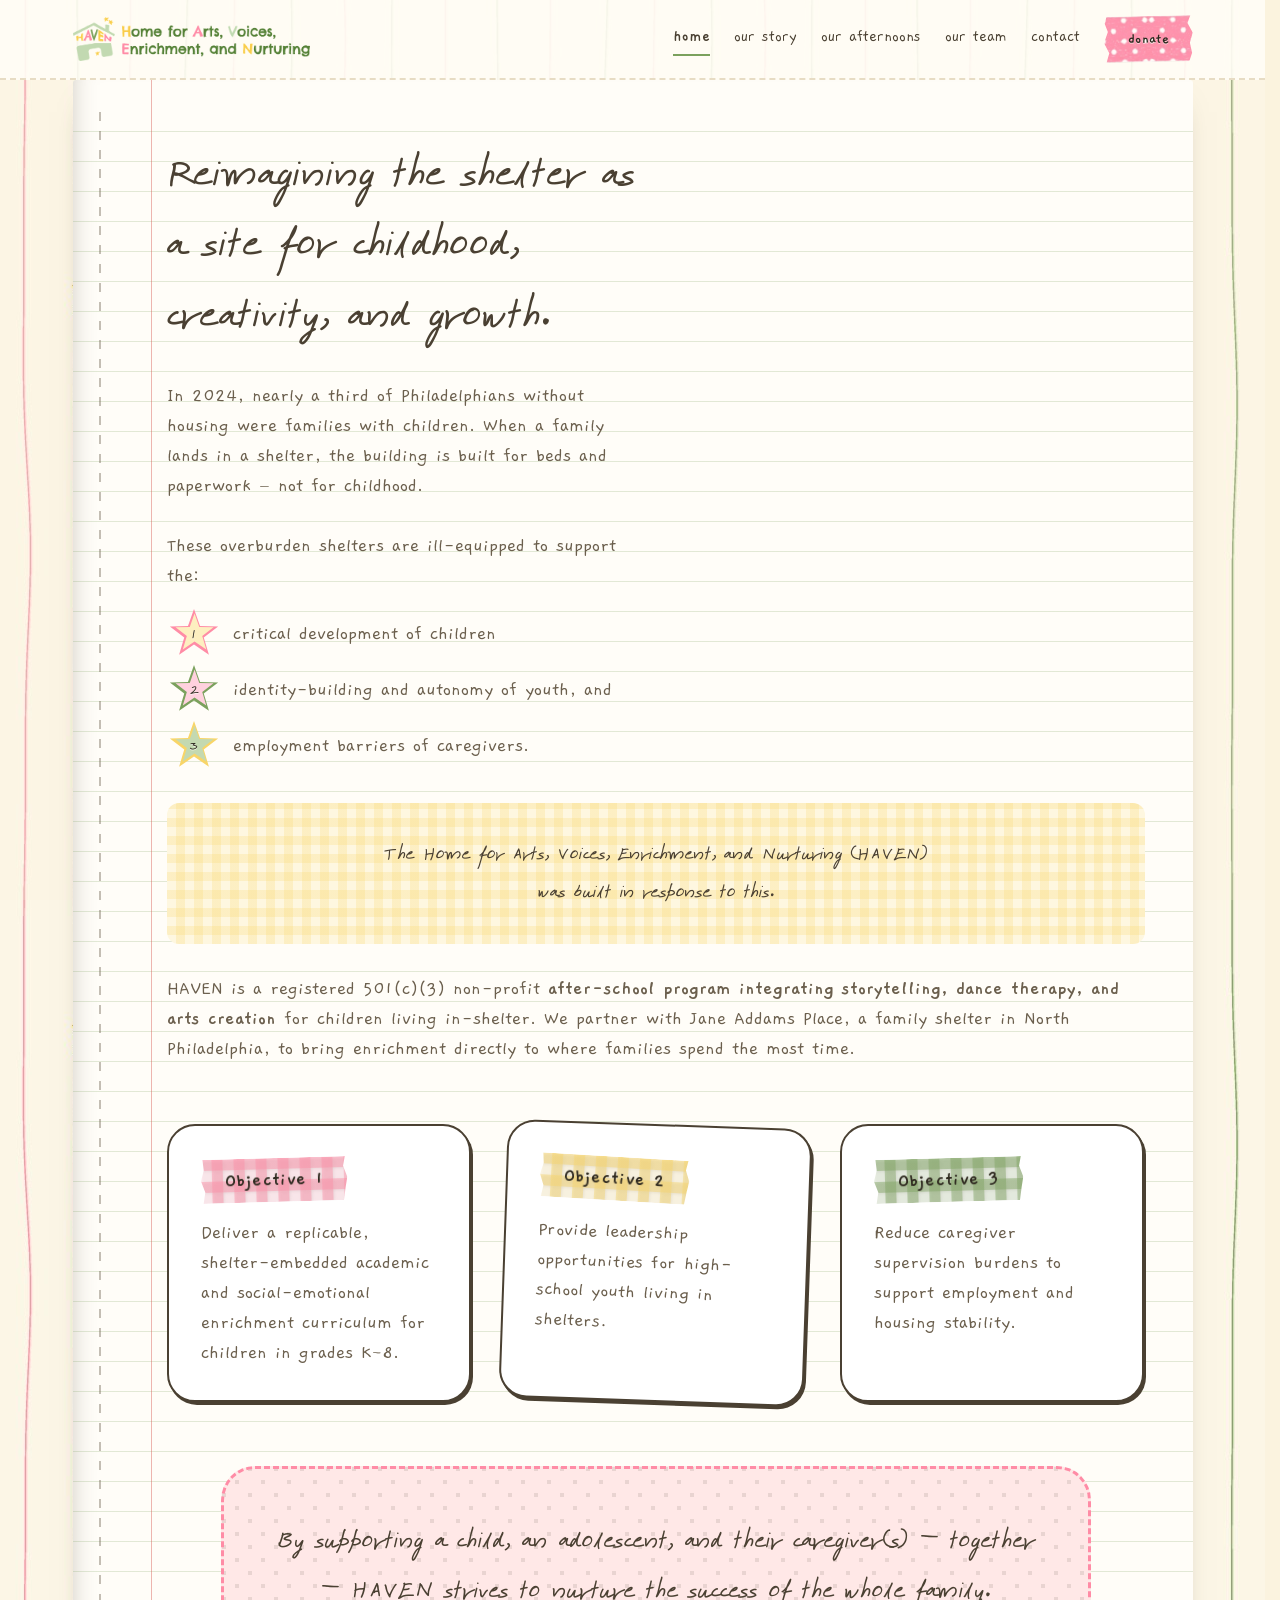
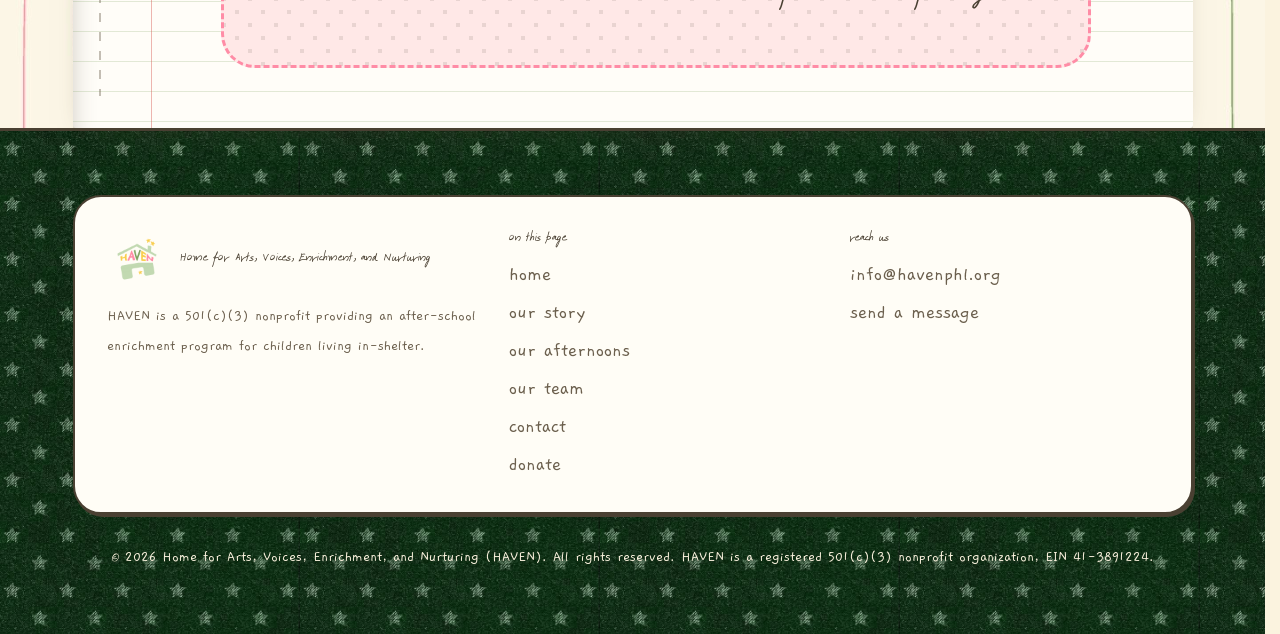
==== index.html @ a65cac43 "Page turn as a real swinging sheet, like the notebook cover" ====
<!DOCTYPE html>
<html lang="en">
<head>
<meta charset="utf-8">
<meta name="viewport" content="width=device-width, initial-scale=1">
<title>HAVEN — reimagining the shelter as a site for childhood, creativity, and growth</title>
<meta name="description" content="HAVEN is a registered 501(c)(3) non-profit after-school program integrating storytelling, dance therapy, and arts creation for children living in-shelter, in partnership with Jane Addams Place in North Philadelphia.">

<link rel="icon" href="/favicon.ico" sizes="any">
<link rel="icon" type="image/png" sizes="96x96" href="/assets/icon-96.png">
<link rel="icon" type="image/png" sizes="192x192" href="/assets/icon-192.png">
<link rel="apple-touch-icon" href="/apple-touch-icon.png">
<meta property="og:type" content="website">
<meta property="og:site_name" content="HAVEN">
<meta property="og:title" content="HAVEN — reimagining the shelter as a site for childhood, creativity, and growth">
<meta property="og:description" content="HAVEN is a registered 501(c)(3) non-profit after-school program integrating storytelling, dance therapy, and arts creation for children living in-shelter, in partnership with Jane Addams Place in North Philadelphia.">
<meta property="og:image" content="https://www.havenphl.org/assets/social-card.jpg">
<meta name="twitter:card" content="summary_large_image">
<!-- design system tokens (colors, type, spacing, fonts, effects) -->
<link rel="stylesheet" href="styles.css">
<!-- page styles -->
<link rel="stylesheet" href="site.css">
<!-- content that fades in on scroll must still be visible without JS -->
<noscript><style>.reveal { opacity: 1 !important; transform: none !important; }</style></noscript>
<!-- The notebook cover is only shown when JS can also open it again.
     Without this flag it stays hidden and the site loads straight in. -->
<script>
document.documentElement.className += ' js';
/* If we got here by turning a page, cover the screen before the first paint so
   the leaf can swing away rather than the new page simply appearing. */
try {
  if (sessionStorage.getItem('haven-turn')) {
    document.documentElement.className += ' is-arriving';
  }
} catch (e) { /* private browsing — just load normally */ }
</script>
</head>

<body class="is-loading">

<!-- the sheet that swings when you turn a page -->
<div class="leaf" id="leaf" aria-hidden="true"><div class="leaf__sheet"></div></div>

<!-- ============================================== NOTEBOOK COVER ======== -->
<div class="book" id="book" aria-hidden="true">
  <div class="book__scene">
    <!-- the first page, waiting underneath -->
    <div class="book__page"></div>

    <!-- the cover that swings open -->
    <div class="book__cover">
      <img src="assets/illustrations/comp-book-cover-brand.jpg" alt="">
      <div class="book__label">
        <span class="book__label-kicker">composition book</span>
        <span class="book__label-name">HAVEN</span>
        <span class="book__label-sub">arts · voices · enrichment · nurturing</span>
      </div>
      <span class="book__tape book__tape--tl"></span>
      <span class="book__tape book__tape--br"></span>
    </div>
  </div>
</div>

<a class="skip-link" href="#main">skip to content</a>

<!-- ======================================================== NAV ========= -->
<header class="nav">
  <div class="container nav__inner">
    <a class="nav__brand" href="index.html">
      <img class="nav__lockup" src="assets/logo-lockup.png"
           alt="HAVEN — Home for Arts, Voices, Enrichment, and Nurturing">
    </a>

    <button class="nav__toggle" id="navToggle" aria-expanded="false" aria-controls="navLinks" aria-label="Open menu">
      <span class="nav__toggle-bars"><span></span><span></span><span></span></span>
    </button>

    <nav class="nav__links" id="navLinks" aria-label="Main">
      <a class="nav__link is-current" href="index.html" aria-current="page">home</a>
      <a class="nav__link" href="our-story.html">our story</a>
      <a class="nav__link" href="our-afternoons.html">our afternoons</a>
      <a class="nav__link" href="our-team.html">our team</a>
      <a class="nav__link" href="contact.html">contact</a>
      <a class="btn btn--primary btn--sm" href="donate.html">donate</a>
    </nav>
  </div>
</header>

<main id="main">
<span id="top"></span>

<div class="container sheet">


<!-- ======================================================= HERO ========= -->
<section class="hero">
  <div class="hero__grid">
    <div class="hero__copy">
      <h1 class="display-xl hero__title">Reimagining the shelter as a site for childhood, creativity, and growth.</h1>

      <p class="lede">
        In 2024, nearly a third of Philadelphians without housing were families with children. When a
        family lands in a shelter, the building is built for beds and paperwork — not for childhood.
      </p>

      <p class="lede">
        These overburden shelters are ill-equipped to support the:
      </p>

      <ol class="numbered">
        <li><span class="numbered__n">1</span><span>critical development of children</span></li>
        <li><span class="numbered__n">2</span><span>identity-building and autonomy of youth, and</span></li>
        <li><span class="numbered__n">3</span><span>employment barriers of caregivers.</span></li>
      </ol>
    </div>

    <div class="hero__art">
      <figure class="hero__art-card art-bare" id="logoArt">
        <svg class="logo-draw" xmlns="http://www.w3.org/2000/svg" viewBox="0 0 937 980" role="img" aria-label="HAVEN logo — a little green house with stars">
        <path class="ld-ink" d="M 900.6 419.0 C 891.4 413.5 883.5 409.0 882.9 409.0 C 882.4 409.0 879.8 407.0 877.2 404.6 C 871.7 399.5 867.2 397.0 863.3 397.0 C 859.3 396.9 852.8 393.8 845.7 388.4 C 842.3 385.9 834.2 381.2 827.5 378.1 C 815.0 372.0 798.6 362.5 793.6 358.3 C 789.8 355.1 783.6 352.0 781.0 352.0 C 778.3 352.0 771.4 348.5 768.2 345.5 C 765.4 342.9 763.6 342.0 746.5 335.4 C 730.6 329.3 727.0 327.6 719.2 322.8 C 715.5 320.5 709.5 317.9 705.8 316.9 C 702.1 315.9 696.9 314.1 694.3 312.8 C 684.6 308.0 680.4 305.8 677.0 304.0 C 675.1 303.0 667.6 299.1 660.5 295.5 C 653.4 291.8 646.8 288.2 645.9 287.4 C 644.5 286.1 624.9 276.2 617.0 272.7 C 615.1 271.9 611.9 270.9 609.9 270.6 C 606.9 270.1 605.9 269.2 604.5 266.5 C 602.6 262.3 601.3 261.4 588.5 255.9 C 583.0 253.6 574.7 249.3 570.0 246.4 C 565.3 243.6 548.9 234.9 533.5 227.1 C 518.1 219.3 504.1 212.1 502.5 211.0 C 500.9 209.9 497.7 208.1 495.5 206.9 C 493.3 205.7 489.6 203.4 487.3 201.9 C 485.0 200.3 482.8 199.0 482.5 199.0 C 482.1 199.0 478.9 197.7 475.3 196.0 C 471.8 194.4 468.6 193.0 468.2 193.0 C 467.8 193.0 466.1 192.3 464.5 191.4 C 458.5 188.2 454.7 189.2 436.0 198.8 C 426.4 203.7 416.2 209.0 413.5 210.6 C 406.5 214.8 393.0 221.6 390.1 222.5 C 388.8 222.9 383.6 225.7 378.6 228.8 C 373.6 231.8 364.6 236.9 358.5 240.0 C 352.4 243.1 343.2 248.1 338.0 251.0 C 332.8 253.9 323.1 258.9 316.5 262.0 C 309.9 265.1 302.3 269.5 299.7 271.7 C 296.0 274.8 293.7 275.9 290.1 276.3 C 287.5 276.6 283.4 277.9 280.9 279.3 C 278.5 280.6 272.0 284.0 266.5 287.0 C 261.0 289.9 254.6 293.4 252.2 294.7 C 249.8 296.0 245.2 298.1 242.0 299.4 C 238.8 300.7 231.7 304.6 226.3 308.0 C 218.2 313.1 171.4 337.0 169.5 337.0 C 169.2 337.0 164.9 339.5 159.9 342.5 C 154.9 345.5 150.5 348.0 150.1 348.0 C 149.6 348.0 147.2 349.8 144.7 352.0 C 141.2 355.1 139.4 356.0 136.5 356.0 C 131.5 356.0 121.5 360.1 109.5 367.2 C 97.0 374.6 97.9 374.1 84.6 381.0 C 78.5 384.1 71.2 388.0 68.5 389.7 C 65.8 391.3 60.6 393.7 57.0 395.0 C 53.4 396.3 46.7 399.7 42.0 402.5 C 37.3 405.3 31.4 408.6 28.9 409.9 C 26.4 411.2 22.6 413.7 20.6 415.6 C 16.7 419.2 15.1 419.6 12.1 418.0 C 10.4 417.2 9.2 413.9 5.5 400.5 C 4.7 397.5 3.3 392.6 2.5 389.7 C 1.4 385.8 1.0 380.9 1.2 371.5 L 1.5 358.7 L 9.0 354.0 C 17.4 348.8 52.9 330.4 66.6 324.2 C 71.5 322.0 79.4 318.4 84.3 316.1 C 89.1 313.8 93.2 312.0 93.5 312.0 C 93.7 312.0 96.3 310.9 99.2 309.6 C 102.1 308.3 108.0 305.6 112.3 303.6 C 116.7 301.6 120.3 300.0 120.5 300.0 C 120.7 300.0 125.1 297.4 130.2 294.3 C 145.1 285.2 195.5 260.2 221.5 249.1 C 253.0 235.6 265.7 229.4 282.1 219.4 C 289.6 214.9 303.6 207.1 313.3 202.2 C 329.0 194.1 335.2 191.2 356.5 181.5 C 359.8 180.0 367.4 176.5 373.5 173.8 C 379.6 171.1 386.1 168.1 388.0 167.3 C 407.2 158.9 434.0 145.6 440.9 141.1 C 444.5 138.8 449.2 136.5 451.4 135.8 C 454.1 135.1 457.1 133.0 460.3 129.7 C 466.5 123.2 465.5 123.0 489.5 134.6 C 495.6 137.5 503.2 141.4 506.5 143.3 C 509.8 145.1 515.6 148.4 519.5 150.5 C 523.4 152.6 528.2 155.4 530.2 156.7 C 532.3 158.0 534.2 159.0 534.4 159.0 C 534.6 159.0 538.1 160.9 542.2 163.3 C 546.2 165.7 552.2 169.2 555.5 171.0 C 558.8 172.8 567.4 178.2 574.5 183.0 C 594.9 196.5 602.6 200.8 632.0 215.5 C 668.8 233.8 677.1 238.3 700.4 252.2 C 711.3 258.8 720.4 263.9 720.6 263.7 C 720.9 263.5 721.5 256.8 722.0 248.9 C 722.5 241.0 723.5 231.1 724.1 227.0 C 724.7 222.9 725.2 213.6 725.2 206.3 C 725.1 195.8 724.8 192.5 723.4 189.8 C 719.6 182.7 721.9 173.7 728.2 170.4 C 731.6 168.7 742.6 165.0 744.5 165.0 C 745.2 165.0 750.0 166.3 755.1 168.0 C 762.0 170.2 766.5 171.0 772.0 171.0 C 776.1 171.0 783.4 171.7 788.2 172.5 C 795.6 173.7 797.7 174.5 803.2 178.3 C 807.7 181.5 809.7 183.6 810.1 185.6 C 811.5 191.8 811.0 222.0 809.4 231.8 C 807.7 242.2 806.9 258.8 806.7 289.6 L 806.5 308.7 L 812.0 312.2 C 815.0 314.2 821.8 318.3 827.0 321.5 C 832.2 324.7 838.1 328.3 840.0 329.5 C 850.7 336.4 879.9 352.9 895.5 361.0 C 905.4 366.1 914.0 370.6 914.5 371.0 C 916.8 372.7 927.2 377.9 930.6 379.0 C 936.8 381.1 937.3 387.4 932.3 399.5 C 930.9 402.8 928.7 409.0 927.4 413.3 C 925.1 420.9 920.5 428.9 918.4 429.0 C 917.9 429.0 909.8 424.5 900.6 419.0 Z" pathLength="1" fill="none" stroke="#8d8578" stroke-width="6" stroke-linejoin="round" style="--d:0.00s"/>
        <path class="ld-ink" d="M 163.3 978.9 C 142.4 976.2 124.4 957.7 121.0 935.3 C 120.5 932.1 119.4 925.7 118.6 921.0 C 114.1 895.6 112.8 888.0 112.0 883.0 C 111.5 880.0 110.4 873.7 109.6 869.0 C 108.8 864.3 107.0 853.8 105.6 845.5 C 104.1 837.2 102.3 826.7 101.5 822.0 C 100.7 817.3 98.4 804.0 96.5 792.5 C 89.3 748.8 87.2 737.0 83.5 720.0 C 79.7 702.1 78.9 687.1 81.4 679.0 C 85.4 666.1 95.6 653.8 107.1 648.2 C 113.6 645.0 119.6 643.5 136.5 640.6 C 145.9 639.0 190.4 631.5 200.0 630.0 C 206.2 629.0 219.6 626.7 233.2 624.4 C 251.4 621.4 259.6 620.0 268.5 618.6 C 273.4 617.8 307.2 612.1 343.5 606.0 C 379.8 599.9 412.4 594.4 416.0 593.9 C 419.6 593.4 423.2 592.8 424.0 592.5 C 424.8 592.2 428.4 591.6 432.0 591.0 C 435.6 590.5 442.3 589.4 447.0 588.6 C 451.7 587.8 459.8 586.5 465.0 585.6 C 470.2 584.8 481.0 582.9 489.0 581.6 L 503.5 579.0 L 675.8 579.0 L 848.0 579.0 L 848.9 581.2 C 850.2 584.6 853.0 597.1 854.0 603.7 C 855.0 610.3 860.3 641.2 862.6 654.0 C 863.4 658.7 864.8 666.3 865.5 671.0 C 866.3 675.7 867.6 683.3 868.4 688.0 C 869.3 692.7 871.3 704.6 873.0 714.5 C 874.7 724.4 876.8 736.3 877.6 741.0 C 880.2 755.7 882.1 767.2 883.5 777.0 C 884.3 782.2 885.8 791.8 887.0 798.3 C 888.1 804.8 889.0 812.4 889.0 815.2 C 889.0 827.2 883.0 840.7 873.6 850.0 C 865.0 858.4 856.6 862.4 841.5 864.9 C 838.2 865.5 827.6 867.3 818.0 869.0 C 808.4 870.7 796.7 872.7 792.0 873.5 C 787.3 874.3 779.7 875.6 775.0 876.4 C 770.3 877.2 758.4 879.3 748.5 881.0 C 738.6 882.7 726.9 884.8 722.5 885.5 C 700.7 889.4 693.2 890.1 685.6 889.1 C 681.5 888.5 675.7 886.9 672.7 885.6 C 665.7 882.5 656.9 876.0 653.9 871.8 C 652.6 870.0 651.3 868.3 650.9 868.0 C 648.6 866.2 644.4 854.7 643.5 847.5 C 643.2 844.8 642.3 839.1 641.5 835.0 C 640.8 830.9 639.4 822.8 638.5 817.0 C 637.6 811.2 636.3 802.7 635.5 798.0 C 634.7 793.3 633.3 785.0 632.5 779.5 C 631.6 774.0 630.2 765.7 629.4 761.0 C 628.6 756.3 626.4 743.0 624.6 731.5 C 622.7 720.0 620.4 708.5 619.5 706.1 C 615.7 695.2 605.2 686.4 593.3 683.9 C 587.4 682.7 582.0 683.2 556.0 687.5 C 551.3 688.2 543.0 689.6 537.5 690.5 C 532.0 691.4 523.9 692.7 519.5 693.5 C 515.1 694.2 507.0 695.5 501.5 696.4 C 491.5 698.0 480.1 699.9 464.0 702.5 C 459.3 703.3 451.2 704.6 446.0 705.4 C 440.8 706.3 432.2 707.6 427.0 708.5 C 421.8 709.3 413.2 710.7 408.0 711.6 C 396.5 713.4 383.8 715.5 375.0 717.0 C 363.7 718.9 354.8 724.5 349.6 732.8 C 343.8 742.2 342.7 751.0 345.5 766.3 C 346.2 770.8 347.6 779.0 348.5 784.5 C 349.4 790.0 350.5 796.8 351.0 799.5 C 351.6 802.2 352.5 807.6 353.0 811.5 C 354.0 818.5 355.6 828.5 358.5 846.0 C 359.3 851.2 360.7 859.8 361.6 865.0 C 364.3 881.7 365.9 891.3 367.0 898.0 C 370.0 915.6 360.9 935.2 344.9 945.9 C 338.2 950.4 332.5 952.4 320.5 954.5 C 316.1 955.3 308.6 956.6 303.8 957.5 C 298.9 958.3 291.3 959.6 286.8 960.4 C 282.2 961.2 273.1 962.8 266.5 964.0 C 259.9 965.2 252.0 966.5 249.0 967.0 C 246.0 967.5 239.7 968.6 235.0 969.4 C 230.3 970.2 218.6 972.3 209.0 974.0 C 192.6 976.9 171.1 980.1 170.0 979.9 C 169.7 979.8 166.7 979.4 163.3 978.9 Z" pathLength="1" fill="none" stroke="#8d8578" stroke-width="6" stroke-linejoin="round" style="--d:0.15s"/>
        <path class="ld-ink" d="M 85.0 529.3 C 84.2 529.0 82.5 527.6 81.2 526.1 C 79.3 524.0 79.0 522.9 79.6 520.5 C 80.5 516.8 80.5 516.6 78.6 490.9 C 77.4 473.0 76.8 469.5 74.6 464.2 C 72.3 458.7 72.0 456.8 72.0 445.3 C 72.0 438.3 72.4 432.0 72.8 431.4 C 73.9 429.7 78.6 427.4 92.0 422.0 C 98.9 419.2 105.4 416.5 106.5 416.0 C 111.5 413.8 116.4 412.0 117.6 412.0 C 118.3 412.0 119.3 414.3 120.0 417.7 C 121.0 422.5 121.0 424.3 119.6 429.2 C 117.6 436.3 117.6 435.5 120.1 437.9 L 122.3 439.9 L 119.6 443.0 C 116.5 446.7 116.1 451.0 118.8 451.0 C 119.8 451.0 123.8 450.1 127.6 448.9 C 140.6 444.9 163.5 437.8 167.5 436.5 C 169.7 435.7 172.7 434.9 174.1 434.6 L 176.7 434.0 L 177.3 419.8 C 177.6 411.9 178.6 402.4 179.4 398.5 C 180.2 394.6 181.2 389.4 181.5 386.9 C 182.3 380.2 185.7 377.1 200.5 369.4 C 207.7 365.7 214.6 362.0 216.0 361.3 C 219.7 359.4 220.6 359.7 223.6 363.5 C 225.6 366.2 226.1 367.6 225.5 369.7 C 225.2 371.3 224.5 376.3 224.0 381.0 C 223.5 385.7 222.6 391.1 222.0 393.0 C 220.3 398.7 220.7 461.9 222.6 483.8 C 224.0 500.0 224.6 503.5 227.2 510.2 C 230.6 518.7 230.5 521.1 226.6 525.3 L 224.1 528.0 L 208.0 528.0 C 192.0 528.0 191.8 528.0 188.0 525.2 L 184.1 522.5 L 183.8 513.5 C 183.1 499.1 179.8 469.6 178.7 468.1 C 176.4 465.3 163.0 467.8 134.0 476.5 C 127.1 478.6 120.8 480.5 119.9 480.7 C 118.5 481.1 118.2 484.2 117.6 502.7 C 117.2 514.6 116.5 525.0 116.0 526.0 C 115.3 527.4 113.1 527.9 105.8 528.4 C 100.7 528.8 94.2 529.3 91.5 529.5 C 88.8 529.7 85.8 529.7 85.0 529.3 Z" pathLength="1" fill="none" stroke="#8d8578" stroke-width="6" stroke-linejoin="round" style="--d:0.30s"/>
        <path class="ld-ink" d="M 264.5 530.5 C 261.8 529.8 256.1 528.7 251.9 528.2 C 247.7 527.7 242.5 526.4 240.4 525.4 C 233.6 522.1 234.3 518.5 246.1 496.9 C 252.9 484.5 264.8 461.1 268.4 453.0 C 270.0 449.4 274.8 439.5 278.9 431.0 C 288.9 410.6 295.7 395.0 301.4 379.0 C 302.9 374.9 304.6 370.4 305.1 369.1 C 306.4 366.0 314.7 341.0 316.5 335.0 C 317.2 332.5 319.1 325.8 320.8 320.0 C 326.5 299.8 331.0 290.0 335.5 287.6 C 339.9 285.2 342.3 286.1 347.1 292.3 C 352.0 298.5 354.2 303.0 357.4 313.5 C 358.7 317.9 360.7 323.5 361.8 326.0 C 364.6 332.4 368.0 340.2 369.0 342.5 C 371.5 348.1 375.5 358.2 377.2 363.5 C 378.3 366.8 380.8 373.6 382.7 378.5 C 384.6 383.4 386.8 389.2 387.6 391.2 C 391.5 401.5 392.4 403.7 393.5 406.5 C 396.6 413.9 411.7 457.3 413.0 462.5 C 413.7 465.2 415.1 470.0 420.4 488.5 C 423.7 499.9 424.4 504.8 423.2 508.8 C 421.7 513.7 419.2 515.9 414.4 516.7 C 412.2 517.0 410.2 517.8 409.8 518.4 C 409.4 519.0 405.3 519.5 400.3 519.6 C 395.5 519.7 388.7 520.5 385.4 521.4 C 373.2 524.6 371.3 523.4 368.6 511.0 C 367.6 506.3 366.2 499.8 365.5 496.5 C 364.8 493.2 363.5 486.9 362.5 482.5 C 358.4 462.9 355.3 452.0 353.8 452.0 C 350.3 452.0 311.9 460.3 309.3 461.7 C 307.5 462.6 305.4 464.3 304.5 465.6 C 303.0 467.9 296.0 485.8 296.0 487.3 C 296.0 487.8 295.4 489.6 294.6 491.3 C 293.8 493.1 292.1 497.4 290.7 501.0 C 289.3 504.6 287.1 510.0 285.7 513.0 C 284.3 516.0 282.4 521.0 281.4 524.0 C 280.5 527.0 279.3 530.1 278.7 530.8 C 277.5 532.3 271.1 532.2 264.5 530.5 Z M 336.9 418.5 L 350.9 413.9 L 349.5 410.7 C 348.8 408.9 347.7 404.8 347.0 401.5 C 345.4 393.3 338.9 373.0 338.0 373.5 C 337.7 373.7 336.8 375.8 336.1 378.2 C 333.2 387.6 330.8 394.6 329.6 397.5 C 327.8 401.5 323.3 413.9 322.5 417.0 C 322.1 418.4 321.6 420.3 321.4 421.2 C 321.1 422.2 321.3 423.0 321.9 423.0 C 322.5 423.0 329.2 421.0 336.9 418.5 Z" pathLength="1" fill="none" stroke="#8d8578" stroke-width="6" stroke-linejoin="round" style="--d:0.45s"/>
        <path class="ld-ink" d="M 465.7 528.2 C 464.4 526.2 462.3 522.0 461.1 519.0 C 459.8 516.0 457.5 510.8 456.0 507.5 C 451.2 497.2 445.9 485.6 444.5 482.5 C 443.8 480.9 442.0 476.9 440.6 473.8 C 436.5 464.6 431.4 448.6 427.0 431.5 C 426.6 429.9 425.1 424.2 423.8 419.0 C 422.4 413.8 420.8 407.2 420.2 404.5 C 415.4 383.3 408.6 353.4 407.4 348.0 C 406.5 344.4 405.2 338.6 404.3 335.0 C 403.5 331.4 402.2 325.6 401.3 322.0 C 400.5 318.4 399.2 312.6 398.3 309.0 C 397.5 305.4 396.4 300.9 395.9 298.9 C 394.6 293.6 394.8 288.8 396.5 284.6 C 397.7 281.7 399.2 280.4 403.3 278.6 C 410.6 275.3 415.2 273.9 421.4 273.3 C 429.5 272.5 430.1 273.5 432.3 291.0 C 435.7 317.7 440.4 340.6 447.5 364.5 C 448.4 367.2 452.4 381.0 456.5 395.0 C 467.2 431.4 467.2 431.3 467.9 433.4 C 468.7 435.4 468.9 434.9 473.8 420.5 C 477.8 408.9 484.7 390.4 487.4 384.6 C 488.8 381.4 490.0 378.3 490.0 377.8 C 490.0 377.2 490.6 375.4 491.4 373.7 C 492.1 371.9 494.2 366.4 495.9 361.5 C 502.6 342.8 505.3 335.3 507.5 329.5 C 514.6 311.2 516.6 304.1 517.3 294.2 C 518.0 284.9 521.0 279.2 526.4 276.6 C 531.7 274.0 544.3 271.1 550.3 271.0 C 559.1 271.0 562.5 277.6 559.5 288.6 C 558.0 294.2 557.4 296.3 553.6 308.8 C 552.7 311.6 551.3 316.4 550.5 319.2 C 549.6 322.1 548.3 326.5 547.5 329.0 C 544.8 338.2 543.1 343.7 541.0 351.0 C 537.3 363.5 532.4 377.8 527.4 390.5 C 524.9 397.1 521.9 404.8 520.8 407.5 C 519.8 410.2 515.8 421.7 512.0 433.0 C 505.6 452.0 502.4 461.2 490.7 494.0 C 484.1 512.8 477.8 528.3 476.2 530.2 C 475.3 531.3 473.3 532.0 471.4 532.0 C 468.6 532.0 467.6 531.4 465.7 528.2 Z" pathLength="1" fill="none" stroke="#8d8578" stroke-width="6" stroke-linejoin="round" style="--d:0.60s"/>
        <path class="ld-ink" d="M 658.5 538.0 C 655.2 537.5 641.9 536.9 629.0 536.5 C 616.1 536.2 600.8 535.2 595.1 534.4 C 589.4 533.5 583.3 533.1 581.6 533.4 C 579.7 533.7 577.8 533.4 576.6 532.5 C 574.3 530.8 572.3 521.4 570.8 506.0 C 569.4 490.2 568.6 351.5 569.8 319.2 C 570.8 294.1 570.9 292.7 573.2 289.5 C 574.4 287.6 575.8 286.0 576.2 286.0 C 576.9 286.0 582.0 289.1 601.5 301.5 C 610.6 307.3 637.0 325.0 638.0 326.0 C 638.3 326.3 642.8 329.4 648.0 332.9 C 656.1 338.4 663.3 343.6 667.5 346.7 C 668.0 347.2 670.5 348.8 672.9 350.5 C 677.7 353.7 681.4 358.8 682.3 363.5 C 683.0 367.1 680.3 384.5 678.4 388.2 C 675.7 393.4 674.1 392.9 655.7 381.4 C 623.8 361.5 614.5 355.8 612.2 354.9 L 609.9 354.0 L 610.5 371.2 C 610.8 380.6 611.1 388.5 611.3 388.6 C 611.4 388.7 624.8 394.0 641.0 400.5 C 657.2 406.9 671.7 412.8 673.1 413.6 C 674.6 414.3 676.3 416.4 677.0 418.2 C 678.8 423.0 679.1 446.7 677.4 450.8 C 676.2 453.7 675.7 454.0 671.7 454.0 C 666.9 454.0 658.7 451.7 649.9 447.7 C 646.8 446.4 641.4 444.9 637.9 444.5 C 630.6 443.7 624.0 442.0 619.3 439.5 C 617.5 438.6 615.0 438.0 613.8 438.2 C 611.7 438.5 611.4 439.3 610.3 448.5 C 609.7 454.0 608.8 466.0 608.4 475.1 L 607.7 491.7 L 617.6 492.4 C 623.0 492.8 631.5 493.5 636.5 494.0 C 641.5 494.5 650.7 495.4 657.0 496.0 C 674.9 497.8 675.6 498.0 677.6 504.5 C 679.1 509.2 679.2 511.0 678.2 518.2 C 677.5 522.8 677.0 527.9 677.0 529.7 C 677.0 536.8 670.8 539.6 658.5 538.0 Z" pathLength="1" fill="none" stroke="#8d8578" stroke-width="6" stroke-linejoin="round" style="--d:0.75s"/>
        <path class="ld-ink" d="M 834.5 542.1 C 819.6 536.8 804.8 526.8 792.6 513.8 C 787.8 508.7 779.3 499.8 773.7 494.0 C 751.7 471.2 744.2 463.1 742.4 460.1 C 741.4 458.4 740.3 457.0 739.9 457.0 C 738.8 457.0 737.6 472.4 737.8 484.0 C 737.9 489.8 738.7 499.4 739.5 505.5 C 742.2 523.7 742.3 526.8 741.0 530.1 C 738.6 535.7 731.4 537.1 715.3 535.0 C 700.4 533.1 699.5 531.5 699.5 506.5 C 699.5 483.7 699.9 474.2 701.6 461.0 C 702.5 454.1 702.9 437.8 703.0 413.2 C 703.0 373.5 703.3 370.5 707.9 368.1 C 709.5 367.2 710.8 367.4 713.8 368.9 C 717.3 370.7 719.4 372.7 725.4 380.1 C 727.1 382.1 737.7 397.1 741.3 402.4 C 741.9 403.4 743.2 405.2 744.1 406.4 C 746.5 409.5 762.4 432.1 769.9 443.0 C 773.5 448.2 776.9 453.0 777.5 453.6 C 778.0 454.3 781.2 458.7 784.5 463.6 C 787.8 468.4 793.2 475.1 796.5 478.5 C 803.2 485.3 811.6 491.5 812.4 490.2 C 812.7 489.7 813.4 484.4 814.0 478.4 C 814.5 472.4 815.5 464.8 816.0 461.5 C 816.5 458.2 817.0 452.3 817.0 448.3 C 817.0 441.0 818.2 436.1 820.3 434.8 C 822.8 433.2 826.0 434.2 840.3 441.5 C 866.0 454.4 868.3 456.9 864.6 468.2 C 860.1 482.0 855.0 508.6 853.5 526.9 C 852.7 535.9 850.7 540.5 846.4 542.5 C 842.4 544.4 840.8 544.3 834.5 542.1 Z" pathLength="1" fill="none" stroke="#8d8578" stroke-width="6" stroke-linejoin="round" style="--d:0.90s"/>
        <path class="ld-ink" d="M 520.7 858.3 C 519.6 857.3 519.9 842.0 521.1 837.0 C 521.7 834.5 522.7 829.2 523.4 825.1 L 524.7 817.8 L 516.1 813.9 C 511.4 811.7 506.7 809.5 505.8 809.0 C 504.8 808.4 503.4 808.0 502.6 808.0 C 501.1 808.0 496.0 804.3 496.0 803.1 C 496.0 800.4 499.8 798.7 513.9 795.1 C 522.4 793.0 529.6 790.6 530.1 789.9 C 530.5 789.1 531.3 785.6 532.0 782.0 C 535.2 763.7 537.5 762.8 546.6 776.7 L 552.2 785.2 L 556.7 784.5 C 559.2 784.1 564.4 783.0 568.4 781.9 C 572.3 780.9 576.9 780.0 578.5 780.0 C 580.2 780.0 582.0 779.6 582.5 779.1 C 584.2 777.6 595.3 776.1 597.2 777.1 C 599.7 778.5 599.4 780.6 595.9 786.4 C 592.2 792.3 575.7 814.2 573.5 816.0 C 571.6 817.6 571.6 821.4 573.4 822.9 C 574.7 824.0 576.5 828.7 576.2 830.2 C 576.1 830.7 576.4 831.0 576.9 831.0 C 577.3 831.0 579.2 833.9 581.0 837.4 C 584.8 844.8 584.2 847.0 578.6 847.0 C 575.9 847.0 569.4 844.0 568.0 842.1 C 566.9 840.6 558.1 835.0 556.8 835.0 C 556.1 835.0 553.2 837.1 550.5 839.6 C 547.8 842.1 541.1 847.4 535.7 851.5 C 526.8 858.3 522.6 860.2 520.7 858.3 Z" pathLength="1" fill="none" stroke="#8d8578" stroke-width="6" stroke-linejoin="round" style="--d:1.05s"/>
        <path class="ld-ink" d="M 713.1 102.1 C 709.9 100.0 710.2 88.0 714.0 68.1 C 715.1 62.5 716.0 57.4 716.0 57.0 C 716.0 56.5 714.1 55.3 711.8 54.2 C 707.7 52.3 705.6 51.3 695.0 46.8 C 687.1 43.4 685.5 42.2 685.2 39.6 C 684.8 36.7 686.3 35.9 696.0 33.5 C 710.2 30.1 721.6 26.7 722.2 25.7 C 722.6 25.0 723.2 22.5 723.6 20.0 C 723.9 17.5 725.0 12.3 725.9 8.5 C 727.5 1.9 727.8 1.5 730.6 1.2 C 733.3 0.9 734.0 1.6 739.9 10.7 C 743.4 16.1 746.4 20.6 746.5 20.8 C 746.7 21.1 749.0 20.6 763.7 17.0 C 768.2 15.9 773.4 15.0 775.3 15.0 C 777.1 15.0 779.0 14.6 779.6 14.1 C 780.1 13.7 783.8 12.5 787.9 11.5 C 795.1 9.8 795.4 9.9 796.7 11.6 C 798.3 13.8 798.3 14.5 796.9 17.3 C 795.4 20.1 786.9 33.2 785.5 34.6 C 785.0 35.3 781.9 39.2 778.7 43.4 C 775.3 47.8 772.4 50.7 771.8 50.4 C 771.2 50.0 771.0 50.2 771.3 50.7 C 771.7 51.3 771.0 53.0 769.8 54.5 L 767.6 57.3 L 769.7 61.4 C 770.8 63.6 772.7 67.3 773.8 69.5 C 774.9 71.7 776.9 75.7 778.4 78.4 C 781.6 84.3 781.7 86.6 778.9 88.1 C 775.5 89.9 770.7 88.3 763.6 83.0 C 753.9 75.8 751.2 74.5 749.2 76.2 C 748.2 77.0 744.1 80.6 740.0 84.2 C 732.2 91.0 716.3 103.0 715.2 103.0 C 714.8 103.0 713.9 102.6 713.1 102.1 Z" pathLength="1" fill="none" stroke="#8d8578" stroke-width="6" stroke-linejoin="round" style="--d:1.20s"/>
        <path class="ld-ink" d="M 850.9 171.2 C 848.6 168.1 846.3 165.3 845.9 165.0 C 845.5 164.6 832.1 144.9 828.5 139.3 C 828.3 138.8 819.1 141.9 816.2 143.4 C 814.5 144.3 810.6 145.7 807.4 146.5 C 802.4 147.8 801.5 147.8 798.9 146.4 C 795.0 144.4 795.0 140.4 798.8 137.0 C 803.6 132.6 816.0 118.3 816.0 117.1 C 816.0 116.4 815.1 114.0 813.9 111.7 C 810.7 105.2 801.4 81.2 799.5 74.7 C 797.4 67.5 798.1 64.0 801.5 64.0 C 804.3 64.0 814.9 69.4 816.7 71.8 C 817.4 72.6 818.3 73.1 818.6 72.7 C 819.0 72.4 822.0 73.6 825.4 75.4 C 828.7 77.2 835.0 80.6 839.4 82.9 L 847.2 87.1 L 852.4 82.6 C 855.2 80.1 859.3 76.5 861.5 74.5 C 865.8 70.7 868.0 70.2 870.4 72.5 C 871.6 73.7 871.8 75.6 871.5 80.5 C 870.0 101.0 869.9 99.5 872.3 100.9 C 873.5 101.7 876.5 103.4 879.0 104.7 C 891.4 111.3 903.0 118.7 903.6 120.4 C 904.7 123.8 901.1 126.0 892.5 127.1 C 888.1 127.6 880.9 128.6 876.5 129.3 L 868.5 130.5 L 867.2 144.0 C 865.8 157.9 862.7 173.4 860.8 175.7 C 858.5 178.5 855.3 177.1 850.9 171.2 Z" pathLength="1" fill="none" stroke="#8d8578" stroke-width="6" stroke-linejoin="round" style="--d:1.35s"/>
        <path class="ld-fill" d="M 900.6 419.0 C 891.4 413.5 883.5 409.0 882.9 409.0 C 882.4 409.0 879.8 407.0 877.2 404.6 C 871.7 399.5 867.2 397.0 863.3 397.0 C 859.3 396.9 852.8 393.8 845.7 388.4 C 842.3 385.9 834.2 381.2 827.5 378.1 C 815.0 372.0 798.6 362.5 793.6 358.3 C 789.8 355.1 783.6 352.0 781.0 352.0 C 778.3 352.0 771.4 348.5 768.2 345.5 C 765.4 342.9 763.6 342.0 746.5 335.4 C 730.6 329.3 727.0 327.6 719.2 322.8 C 715.5 320.5 709.5 317.9 705.8 316.9 C 702.1 315.9 696.9 314.1 694.3 312.8 C 684.6 308.0 680.4 305.8 677.0 304.0 C 675.1 303.0 667.6 299.1 660.5 295.5 C 653.4 291.8 646.8 288.2 645.9 287.4 C 644.5 286.1 624.9 276.2 617.0 272.7 C 615.1 271.9 611.9 270.9 609.9 270.6 C 606.9 270.1 605.9 269.2 604.5 266.5 C 602.6 262.3 601.3 261.4 588.5 255.9 C 583.0 253.6 574.7 249.3 570.0 246.4 C 565.3 243.6 548.9 234.9 533.5 227.1 C 518.1 219.3 504.1 212.1 502.5 211.0 C 500.9 209.9 497.7 208.1 495.5 206.9 C 493.3 205.7 489.6 203.4 487.3 201.9 C 485.0 200.3 482.8 199.0 482.5 199.0 C 482.1 199.0 478.9 197.7 475.3 196.0 C 471.8 194.4 468.6 193.0 468.2 193.0 C 467.8 193.0 466.1 192.3 464.5 191.4 C 458.5 188.2 454.7 189.2 436.0 198.8 C 426.4 203.7 416.2 209.0 413.5 210.6 C 406.5 214.8 393.0 221.6 390.1 222.5 C 388.8 222.9 383.6 225.7 378.6 228.8 C 373.6 231.8 364.6 236.9 358.5 240.0 C 352.4 243.1 343.2 248.1 338.0 251.0 C 332.8 253.9 323.1 258.9 316.5 262.0 C 309.9 265.1 302.3 269.5 299.7 271.7 C 296.0 274.8 293.7 275.9 290.1 276.3 C 287.5 276.6 283.4 277.9 280.9 279.3 C 278.5 280.6 272.0 284.0 266.5 287.0 C 261.0 289.9 254.6 293.4 252.2 294.7 C 249.8 296.0 245.2 298.1 242.0 299.4 C 238.8 300.7 231.7 304.6 226.3 308.0 C 218.2 313.1 171.4 337.0 169.5 337.0 C 169.2 337.0 164.9 339.5 159.9 342.5 C 154.9 345.5 150.5 348.0 150.1 348.0 C 149.6 348.0 147.2 349.8 144.7 352.0 C 141.2 355.1 139.4 356.0 136.5 356.0 C 131.5 356.0 121.5 360.1 109.5 367.2 C 97.0 374.6 97.9 374.1 84.6 381.0 C 78.5 384.1 71.2 388.0 68.5 389.7 C 65.8 391.3 60.6 393.7 57.0 395.0 C 53.4 396.3 46.7 399.7 42.0 402.5 C 37.3 405.3 31.4 408.6 28.9 409.9 C 26.4 411.2 22.6 413.7 20.6 415.6 C 16.7 419.2 15.1 419.6 12.1 418.0 C 10.4 417.2 9.2 413.9 5.5 400.5 C 4.7 397.5 3.3 392.6 2.5 389.7 C 1.4 385.8 1.0 380.9 1.2 371.5 L 1.5 358.7 L 9.0 354.0 C 17.4 348.8 52.9 330.4 66.6 324.2 C 71.5 322.0 79.4 318.4 84.3 316.1 C 89.1 313.8 93.2 312.0 93.5 312.0 C 93.7 312.0 96.3 310.9 99.2 309.6 C 102.1 308.3 108.0 305.6 112.3 303.6 C 116.7 301.6 120.3 300.0 120.5 300.0 C 120.7 300.0 125.1 297.4 130.2 294.3 C 145.1 285.2 195.5 260.2 221.5 249.1 C 253.0 235.6 265.7 229.4 282.1 219.4 C 289.6 214.9 303.6 207.1 313.3 202.2 C 329.0 194.1 335.2 191.2 356.5 181.5 C 359.8 180.0 367.4 176.5 373.5 173.8 C 379.6 171.1 386.1 168.1 388.0 167.3 C 407.2 158.9 434.0 145.6 440.9 141.1 C 444.5 138.8 449.2 136.5 451.4 135.8 C 454.1 135.1 457.1 133.0 460.3 129.7 C 466.5 123.2 465.5 123.0 489.5 134.6 C 495.6 137.5 503.2 141.4 506.5 143.3 C 509.8 145.1 515.6 148.4 519.5 150.5 C 523.4 152.6 528.2 155.4 530.2 156.7 C 532.3 158.0 534.2 159.0 534.4 159.0 C 534.6 159.0 538.1 160.9 542.2 163.3 C 546.2 165.7 552.2 169.2 555.5 171.0 C 558.8 172.8 567.4 178.2 574.5 183.0 C 594.9 196.5 602.6 200.8 632.0 215.5 C 668.8 233.8 677.1 238.3 700.4 252.2 C 711.3 258.8 720.4 263.9 720.6 263.7 C 720.9 263.5 721.5 256.8 722.0 248.9 C 722.5 241.0 723.5 231.1 724.1 227.0 C 724.7 222.9 725.2 213.6 725.2 206.3 C 725.1 195.8 724.8 192.5 723.4 189.8 C 719.6 182.7 721.9 173.7 728.2 170.4 C 731.6 168.7 742.6 165.0 744.5 165.0 C 745.2 165.0 750.0 166.3 755.1 168.0 C 762.0 170.2 766.5 171.0 772.0 171.0 C 776.1 171.0 783.4 171.7 788.2 172.5 C 795.6 173.7 797.7 174.5 803.2 178.3 C 807.7 181.5 809.7 183.6 810.1 185.6 C 811.5 191.8 811.0 222.0 809.4 231.8 C 807.7 242.2 806.9 258.8 806.7 289.6 L 806.5 308.7 L 812.0 312.2 C 815.0 314.2 821.8 318.3 827.0 321.5 C 832.2 324.7 838.1 328.3 840.0 329.5 C 850.7 336.4 879.9 352.9 895.5 361.0 C 905.4 366.1 914.0 370.6 914.5 371.0 C 916.8 372.7 927.2 377.9 930.6 379.0 C 936.8 381.1 937.3 387.4 932.3 399.5 C 930.9 402.8 928.7 409.0 927.4 413.3 C 925.1 420.9 920.5 428.9 918.4 429.0 C 917.9 429.0 909.8 424.5 900.6 419.0 Z" fill="#c4d9b1" fill-rule="evenodd" style="--d:0.25s"/>
        <path class="ld-fill" d="M 163.3 978.9 C 142.4 976.2 124.4 957.7 121.0 935.3 C 120.5 932.1 119.4 925.7 118.6 921.0 C 114.1 895.6 112.8 888.0 112.0 883.0 C 111.5 880.0 110.4 873.7 109.6 869.0 C 108.8 864.3 107.0 853.8 105.6 845.5 C 104.1 837.2 102.3 826.7 101.5 822.0 C 100.7 817.3 98.4 804.0 96.5 792.5 C 89.3 748.8 87.2 737.0 83.5 720.0 C 79.7 702.1 78.9 687.1 81.4 679.0 C 85.4 666.1 95.6 653.8 107.1 648.2 C 113.6 645.0 119.6 643.5 136.5 640.6 C 145.9 639.0 190.4 631.5 200.0 630.0 C 206.2 629.0 219.6 626.7 233.2 624.4 C 251.4 621.4 259.6 620.0 268.5 618.6 C 273.4 617.8 307.2 612.1 343.5 606.0 C 379.8 599.9 412.4 594.4 416.0 593.9 C 419.6 593.4 423.2 592.8 424.0 592.5 C 424.8 592.2 428.4 591.6 432.0 591.0 C 435.6 590.5 442.3 589.4 447.0 588.6 C 451.7 587.8 459.8 586.5 465.0 585.6 C 470.2 584.8 481.0 582.9 489.0 581.6 L 503.5 579.0 L 675.8 579.0 L 848.0 579.0 L 848.9 581.2 C 850.2 584.6 853.0 597.1 854.0 603.7 C 855.0 610.3 860.3 641.2 862.6 654.0 C 863.4 658.7 864.8 666.3 865.5 671.0 C 866.3 675.7 867.6 683.3 868.4 688.0 C 869.3 692.7 871.3 704.6 873.0 714.5 C 874.7 724.4 876.8 736.3 877.6 741.0 C 880.2 755.7 882.1 767.2 883.5 777.0 C 884.3 782.2 885.8 791.8 887.0 798.3 C 888.1 804.8 889.0 812.4 889.0 815.2 C 889.0 827.2 883.0 840.7 873.6 850.0 C 865.0 858.4 856.6 862.4 841.5 864.9 C 838.2 865.5 827.6 867.3 818.0 869.0 C 808.4 870.7 796.7 872.7 792.0 873.5 C 787.3 874.3 779.7 875.6 775.0 876.4 C 770.3 877.2 758.4 879.3 748.5 881.0 C 738.6 882.7 726.9 884.8 722.5 885.5 C 700.7 889.4 693.2 890.1 685.6 889.1 C 681.5 888.5 675.7 886.9 672.7 885.6 C 665.7 882.5 656.9 876.0 653.9 871.8 C 652.6 870.0 651.3 868.3 650.9 868.0 C 648.6 866.2 644.4 854.7 643.5 847.5 C 643.2 844.8 642.3 839.1 641.5 835.0 C 640.8 830.9 639.4 822.8 638.5 817.0 C 637.6 811.2 636.3 802.7 635.5 798.0 C 634.7 793.3 633.3 785.0 632.5 779.5 C 631.6 774.0 630.2 765.7 629.4 761.0 C 628.6 756.3 626.4 743.0 624.6 731.5 C 622.7 720.0 620.4 708.5 619.5 706.1 C 615.7 695.2 605.2 686.4 593.3 683.9 C 587.4 682.7 582.0 683.2 556.0 687.5 C 551.3 688.2 543.0 689.6 537.5 690.5 C 532.0 691.4 523.9 692.7 519.5 693.5 C 515.1 694.2 507.0 695.5 501.5 696.4 C 491.5 698.0 480.1 699.9 464.0 702.5 C 459.3 703.3 451.2 704.6 446.0 705.4 C 440.8 706.3 432.2 707.6 427.0 708.5 C 421.8 709.3 413.2 710.7 408.0 711.6 C 396.5 713.4 383.8 715.5 375.0 717.0 C 363.7 718.9 354.8 724.5 349.6 732.8 C 343.8 742.2 342.7 751.0 345.5 766.3 C 346.2 770.8 347.6 779.0 348.5 784.5 C 349.4 790.0 350.5 796.8 351.0 799.5 C 351.6 802.2 352.5 807.6 353.0 811.5 C 354.0 818.5 355.6 828.5 358.5 846.0 C 359.3 851.2 360.7 859.8 361.6 865.0 C 364.3 881.7 365.9 891.3 367.0 898.0 C 370.0 915.6 360.9 935.2 344.9 945.9 C 338.2 950.4 332.5 952.4 320.5 954.5 C 316.1 955.3 308.6 956.6 303.8 957.5 C 298.9 958.3 291.3 959.6 286.8 960.4 C 282.2 961.2 273.1 962.8 266.5 964.0 C 259.9 965.2 252.0 966.5 249.0 967.0 C 246.0 967.5 239.7 968.6 235.0 969.4 C 230.3 970.2 218.6 972.3 209.0 974.0 C 192.6 976.9 171.1 980.1 170.0 979.9 C 169.7 979.8 166.7 979.4 163.3 978.9 Z" fill="#c4d9b1" fill-rule="evenodd" style="--d:0.40s"/>
        <path class="ld-fill" d="M 85.0 529.3 C 84.2 529.0 82.5 527.6 81.2 526.1 C 79.3 524.0 79.0 522.9 79.6 520.5 C 80.5 516.8 80.5 516.6 78.6 490.9 C 77.4 473.0 76.8 469.5 74.6 464.2 C 72.3 458.7 72.0 456.8 72.0 445.3 C 72.0 438.3 72.4 432.0 72.8 431.4 C 73.9 429.7 78.6 427.4 92.0 422.0 C 98.9 419.2 105.4 416.5 106.5 416.0 C 111.5 413.8 116.4 412.0 117.6 412.0 C 118.3 412.0 119.3 414.3 120.0 417.7 C 121.0 422.5 121.0 424.3 119.6 429.2 C 117.6 436.3 117.6 435.5 120.1 437.9 L 122.3 439.9 L 119.6 443.0 C 116.5 446.7 116.1 451.0 118.8 451.0 C 119.8 451.0 123.8 450.1 127.6 448.9 C 140.6 444.9 163.5 437.8 167.5 436.5 C 169.7 435.7 172.7 434.9 174.1 434.6 L 176.7 434.0 L 177.3 419.8 C 177.6 411.9 178.6 402.4 179.4 398.5 C 180.2 394.6 181.2 389.4 181.5 386.9 C 182.3 380.2 185.7 377.1 200.5 369.4 C 207.7 365.7 214.6 362.0 216.0 361.3 C 219.7 359.4 220.6 359.7 223.6 363.5 C 225.6 366.2 226.1 367.6 225.5 369.7 C 225.2 371.3 224.5 376.3 224.0 381.0 C 223.5 385.7 222.6 391.1 222.0 393.0 C 220.3 398.7 220.7 461.9 222.6 483.8 C 224.0 500.0 224.6 503.5 227.2 510.2 C 230.6 518.7 230.5 521.1 226.6 525.3 L 224.1 528.0 L 208.0 528.0 C 192.0 528.0 191.8 528.0 188.0 525.2 L 184.1 522.5 L 183.8 513.5 C 183.1 499.1 179.8 469.6 178.7 468.1 C 176.4 465.3 163.0 467.8 134.0 476.5 C 127.1 478.6 120.8 480.5 119.9 480.7 C 118.5 481.1 118.2 484.2 117.6 502.7 C 117.2 514.6 116.5 525.0 116.0 526.0 C 115.3 527.4 113.1 527.9 105.8 528.4 C 100.7 528.8 94.2 529.3 91.5 529.5 C 88.8 529.7 85.8 529.7 85.0 529.3 Z" fill="#f8d568" fill-rule="evenodd" style="--d:0.55s"/>
        <path class="ld-fill" d="M 264.5 530.5 C 261.8 529.8 256.1 528.7 251.9 528.2 C 247.7 527.7 242.5 526.4 240.4 525.4 C 233.6 522.1 234.3 518.5 246.1 496.9 C 252.9 484.5 264.8 461.1 268.4 453.0 C 270.0 449.4 274.8 439.5 278.9 431.0 C 288.9 410.6 295.7 395.0 301.4 379.0 C 302.9 374.9 304.6 370.4 305.1 369.1 C 306.4 366.0 314.7 341.0 316.5 335.0 C 317.2 332.5 319.1 325.8 320.8 320.0 C 326.5 299.8 331.0 290.0 335.5 287.6 C 339.9 285.2 342.3 286.1 347.1 292.3 C 352.0 298.5 354.2 303.0 357.4 313.5 C 358.7 317.9 360.7 323.5 361.8 326.0 C 364.6 332.4 368.0 340.2 369.0 342.5 C 371.5 348.1 375.5 358.2 377.2 363.5 C 378.3 366.8 380.8 373.6 382.7 378.5 C 384.6 383.4 386.8 389.2 387.6 391.2 C 391.5 401.5 392.4 403.7 393.5 406.5 C 396.6 413.9 411.7 457.3 413.0 462.5 C 413.7 465.2 415.1 470.0 420.4 488.5 C 423.7 499.9 424.4 504.8 423.2 508.8 C 421.7 513.7 419.2 515.9 414.4 516.7 C 412.2 517.0 410.2 517.8 409.8 518.4 C 409.4 519.0 405.3 519.5 400.3 519.6 C 395.5 519.7 388.7 520.5 385.4 521.4 C 373.2 524.6 371.3 523.4 368.6 511.0 C 367.6 506.3 366.2 499.8 365.5 496.5 C 364.8 493.2 363.5 486.9 362.5 482.5 C 358.4 462.9 355.3 452.0 353.8 452.0 C 350.3 452.0 311.9 460.3 309.3 461.7 C 307.5 462.6 305.4 464.3 304.5 465.6 C 303.0 467.9 296.0 485.8 296.0 487.3 C 296.0 487.8 295.4 489.6 294.6 491.3 C 293.8 493.1 292.1 497.4 290.7 501.0 C 289.3 504.6 287.1 510.0 285.7 513.0 C 284.3 516.0 282.4 521.0 281.4 524.0 C 280.5 527.0 279.3 530.1 278.7 530.8 C 277.5 532.3 271.1 532.2 264.5 530.5 Z M 336.9 418.5 L 350.9 413.9 L 349.5 410.7 C 348.8 408.9 347.7 404.8 347.0 401.5 C 345.4 393.3 338.9 373.0 338.0 373.5 C 337.7 373.7 336.8 375.8 336.1 378.2 C 333.2 387.6 330.8 394.6 329.6 397.5 C 327.8 401.5 323.3 413.9 322.5 417.0 C 322.1 418.4 321.6 420.3 321.4 421.2 C 321.1 422.2 321.3 423.0 321.9 423.0 C 322.5 423.0 329.2 421.0 336.9 418.5 Z" fill="#ff8ca6" fill-rule="evenodd" style="--d:0.70s"/>
        <path class="ld-fill" d="M 465.7 528.2 C 464.4 526.2 462.3 522.0 461.1 519.0 C 459.8 516.0 457.5 510.8 456.0 507.5 C 451.2 497.2 445.9 485.6 444.5 482.5 C 443.8 480.9 442.0 476.9 440.6 473.8 C 436.5 464.6 431.4 448.6 427.0 431.5 C 426.6 429.9 425.1 424.2 423.8 419.0 C 422.4 413.8 420.8 407.2 420.2 404.5 C 415.4 383.3 408.6 353.4 407.4 348.0 C 406.5 344.4 405.2 338.6 404.3 335.0 C 403.5 331.4 402.2 325.6 401.3 322.0 C 400.5 318.4 399.2 312.6 398.3 309.0 C 397.5 305.4 396.4 300.9 395.9 298.9 C 394.6 293.6 394.8 288.8 396.5 284.6 C 397.7 281.7 399.2 280.4 403.3 278.6 C 410.6 275.3 415.2 273.9 421.4 273.3 C 429.5 272.5 430.1 273.5 432.3 291.0 C 435.7 317.7 440.4 340.6 447.5 364.5 C 448.4 367.2 452.4 381.0 456.5 395.0 C 467.2 431.4 467.2 431.3 467.9 433.4 C 468.7 435.4 468.9 434.9 473.8 420.5 C 477.8 408.9 484.7 390.4 487.4 384.6 C 488.8 381.4 490.0 378.3 490.0 377.8 C 490.0 377.2 490.6 375.4 491.4 373.7 C 492.1 371.9 494.2 366.4 495.9 361.5 C 502.6 342.8 505.3 335.3 507.5 329.5 C 514.6 311.2 516.6 304.1 517.3 294.2 C 518.0 284.9 521.0 279.2 526.4 276.6 C 531.7 274.0 544.3 271.1 550.3 271.0 C 559.1 271.0 562.5 277.6 559.5 288.6 C 558.0 294.2 557.4 296.3 553.6 308.8 C 552.7 311.6 551.3 316.4 550.5 319.2 C 549.6 322.1 548.3 326.5 547.5 329.0 C 544.8 338.2 543.1 343.7 541.0 351.0 C 537.3 363.5 532.4 377.8 527.4 390.5 C 524.9 397.1 521.9 404.8 520.8 407.5 C 519.8 410.2 515.8 421.7 512.0 433.0 C 505.6 452.0 502.4 461.2 490.7 494.0 C 484.1 512.8 477.8 528.3 476.2 530.2 C 475.3 531.3 473.3 532.0 471.4 532.0 C 468.6 532.0 467.6 531.4 465.7 528.2 Z" fill="#5c7f42" fill-rule="evenodd" style="--d:0.85s"/>
        <path class="ld-fill" d="M 658.5 538.0 C 655.2 537.5 641.9 536.9 629.0 536.5 C 616.1 536.2 600.8 535.2 595.1 534.4 C 589.4 533.5 583.3 533.1 581.6 533.4 C 579.7 533.7 577.8 533.4 576.6 532.5 C 574.3 530.8 572.3 521.4 570.8 506.0 C 569.4 490.2 568.6 351.5 569.8 319.2 C 570.8 294.1 570.9 292.7 573.2 289.5 C 574.4 287.6 575.8 286.0 576.2 286.0 C 576.9 286.0 582.0 289.1 601.5 301.5 C 610.6 307.3 637.0 325.0 638.0 326.0 C 638.3 326.3 642.8 329.4 648.0 332.9 C 656.1 338.4 663.3 343.6 667.5 346.7 C 668.0 347.2 670.5 348.8 672.9 350.5 C 677.7 353.7 681.4 358.8 682.3 363.5 C 683.0 367.1 680.3 384.5 678.4 388.2 C 675.7 393.4 674.1 392.9 655.7 381.4 C 623.8 361.5 614.5 355.8 612.2 354.9 L 609.9 354.0 L 610.5 371.2 C 610.8 380.6 611.1 388.5 611.3 388.6 C 611.4 388.7 624.8 394.0 641.0 400.5 C 657.2 406.9 671.7 412.8 673.1 413.6 C 674.6 414.3 676.3 416.4 677.0 418.2 C 678.8 423.0 679.1 446.7 677.4 450.8 C 676.2 453.7 675.7 454.0 671.7 454.0 C 666.9 454.0 658.7 451.7 649.9 447.7 C 646.8 446.4 641.4 444.9 637.9 444.5 C 630.6 443.7 624.0 442.0 619.3 439.5 C 617.5 438.6 615.0 438.0 613.8 438.2 C 611.7 438.5 611.4 439.3 610.3 448.5 C 609.7 454.0 608.8 466.0 608.4 475.1 L 607.7 491.7 L 617.6 492.4 C 623.0 492.8 631.5 493.5 636.5 494.0 C 641.5 494.5 650.7 495.4 657.0 496.0 C 674.9 497.8 675.6 498.0 677.6 504.5 C 679.1 509.2 679.2 511.0 678.2 518.2 C 677.5 522.8 677.0 527.9 677.0 529.7 C 677.0 536.8 670.8 539.6 658.5 538.0 Z" fill="#f8d568" fill-rule="evenodd" style="--d:1.00s"/>
        <path class="ld-fill" d="M 834.5 542.1 C 819.6 536.8 804.8 526.8 792.6 513.8 C 787.8 508.7 779.3 499.8 773.7 494.0 C 751.7 471.2 744.2 463.1 742.4 460.1 C 741.4 458.4 740.3 457.0 739.9 457.0 C 738.8 457.0 737.6 472.4 737.8 484.0 C 737.9 489.8 738.7 499.4 739.5 505.5 C 742.2 523.7 742.3 526.8 741.0 530.1 C 738.6 535.7 731.4 537.1 715.3 535.0 C 700.4 533.1 699.5 531.5 699.5 506.5 C 699.5 483.7 699.9 474.2 701.6 461.0 C 702.5 454.1 702.9 437.8 703.0 413.2 C 703.0 373.5 703.3 370.5 707.9 368.1 C 709.5 367.2 710.8 367.4 713.8 368.9 C 717.3 370.7 719.4 372.7 725.4 380.1 C 727.1 382.1 737.7 397.1 741.3 402.4 C 741.9 403.4 743.2 405.2 744.1 406.4 C 746.5 409.5 762.4 432.1 769.9 443.0 C 773.5 448.2 776.9 453.0 777.5 453.6 C 778.0 454.3 781.2 458.7 784.5 463.6 C 787.8 468.4 793.2 475.1 796.5 478.5 C 803.2 485.3 811.6 491.5 812.4 490.2 C 812.7 489.7 813.4 484.4 814.0 478.4 C 814.5 472.4 815.5 464.8 816.0 461.5 C 816.5 458.2 817.0 452.3 817.0 448.3 C 817.0 441.0 818.2 436.1 820.3 434.8 C 822.8 433.2 826.0 434.2 840.3 441.5 C 866.0 454.4 868.3 456.9 864.6 468.2 C 860.1 482.0 855.0 508.6 853.5 526.9 C 852.7 535.9 850.7 540.5 846.4 542.5 C 842.4 544.4 840.8 544.3 834.5 542.1 Z" fill="#ff8ca6" fill-rule="evenodd" style="--d:1.15s"/>
        <path class="ld-fill" d="M 520.7 858.3 C 519.6 857.3 519.9 842.0 521.1 837.0 C 521.7 834.5 522.7 829.2 523.4 825.1 L 524.7 817.8 L 516.1 813.9 C 511.4 811.7 506.7 809.5 505.8 809.0 C 504.8 808.4 503.4 808.0 502.6 808.0 C 501.1 808.0 496.0 804.3 496.0 803.1 C 496.0 800.4 499.8 798.7 513.9 795.1 C 522.4 793.0 529.6 790.6 530.1 789.9 C 530.5 789.1 531.3 785.6 532.0 782.0 C 535.2 763.7 537.5 762.8 546.6 776.7 L 552.2 785.2 L 556.7 784.5 C 559.2 784.1 564.4 783.0 568.4 781.9 C 572.3 780.9 576.9 780.0 578.5 780.0 C 580.2 780.0 582.0 779.6 582.5 779.1 C 584.2 777.6 595.3 776.1 597.2 777.1 C 599.7 778.5 599.4 780.6 595.9 786.4 C 592.2 792.3 575.7 814.2 573.5 816.0 C 571.6 817.6 571.6 821.4 573.4 822.9 C 574.7 824.0 576.5 828.7 576.2 830.2 C 576.1 830.7 576.4 831.0 576.9 831.0 C 577.3 831.0 579.2 833.9 581.0 837.4 C 584.8 844.8 584.2 847.0 578.6 847.0 C 575.9 847.0 569.4 844.0 568.0 842.1 C 566.9 840.6 558.1 835.0 556.8 835.0 C 556.1 835.0 553.2 837.1 550.5 839.6 C 547.8 842.1 541.1 847.4 535.7 851.5 C 526.8 858.3 522.6 860.2 520.7 858.3 Z" fill="#f8d568" fill-rule="evenodd" style="--d:1.30s"/>
        <path class="ld-fill" d="M 713.1 102.1 C 709.9 100.0 710.2 88.0 714.0 68.1 C 715.1 62.5 716.0 57.4 716.0 57.0 C 716.0 56.5 714.1 55.3 711.8 54.2 C 707.7 52.3 705.6 51.3 695.0 46.8 C 687.1 43.4 685.5 42.2 685.2 39.6 C 684.8 36.7 686.3 35.9 696.0 33.5 C 710.2 30.1 721.6 26.7 722.2 25.7 C 722.6 25.0 723.2 22.5 723.6 20.0 C 723.9 17.5 725.0 12.3 725.9 8.5 C 727.5 1.9 727.8 1.5 730.6 1.2 C 733.3 0.9 734.0 1.6 739.9 10.7 C 743.4 16.1 746.4 20.6 746.5 20.8 C 746.7 21.1 749.0 20.6 763.7 17.0 C 768.2 15.9 773.4 15.0 775.3 15.0 C 777.1 15.0 779.0 14.6 779.6 14.1 C 780.1 13.7 783.8 12.5 787.9 11.5 C 795.1 9.8 795.4 9.9 796.7 11.6 C 798.3 13.8 798.3 14.5 796.9 17.3 C 795.4 20.1 786.9 33.2 785.5 34.6 C 785.0 35.3 781.9 39.2 778.7 43.4 C 775.3 47.8 772.4 50.7 771.8 50.4 C 771.2 50.0 771.0 50.2 771.3 50.7 C 771.7 51.3 771.0 53.0 769.8 54.5 L 767.6 57.3 L 769.7 61.4 C 770.8 63.6 772.7 67.3 773.8 69.5 C 774.9 71.7 776.9 75.7 778.4 78.4 C 781.6 84.3 781.7 86.6 778.9 88.1 C 775.5 89.9 770.7 88.3 763.6 83.0 C 753.9 75.8 751.2 74.5 749.2 76.2 C 748.2 77.0 744.1 80.6 740.0 84.2 C 732.2 91.0 716.3 103.0 715.2 103.0 C 714.8 103.0 713.9 102.6 713.1 102.1 Z" fill="#f8d568" fill-rule="evenodd" style="--d:1.45s"/>
        <path class="ld-fill" d="M 850.9 171.2 C 848.6 168.1 846.3 165.3 845.9 165.0 C 845.5 164.6 832.1 144.9 828.5 139.3 C 828.3 138.8 819.1 141.9 816.2 143.4 C 814.5 144.3 810.6 145.7 807.4 146.5 C 802.4 147.8 801.5 147.8 798.9 146.4 C 795.0 144.4 795.0 140.4 798.8 137.0 C 803.6 132.6 816.0 118.3 816.0 117.1 C 816.0 116.4 815.1 114.0 813.9 111.7 C 810.7 105.2 801.4 81.2 799.5 74.7 C 797.4 67.5 798.1 64.0 801.5 64.0 C 804.3 64.0 814.9 69.4 816.7 71.8 C 817.4 72.6 818.3 73.1 818.6 72.7 C 819.0 72.4 822.0 73.6 825.4 75.4 C 828.7 77.2 835.0 80.6 839.4 82.9 L 847.2 87.1 L 852.4 82.6 C 855.2 80.1 859.3 76.5 861.5 74.5 C 865.8 70.7 868.0 70.2 870.4 72.5 C 871.6 73.7 871.8 75.6 871.5 80.5 C 870.0 101.0 869.9 99.5 872.3 100.9 C 873.5 101.7 876.5 103.4 879.0 104.7 C 891.4 111.3 903.0 118.7 903.6 120.4 C 904.7 123.8 901.1 126.0 892.5 127.1 C 888.1 127.6 880.9 128.6 876.5 129.3 L 868.5 130.5 L 867.2 144.0 C 865.8 157.9 862.7 173.4 860.8 175.7 C 858.5 178.5 855.3 177.1 850.9 171.2 Z" fill="#f8d568" fill-rule="evenodd" style="--d:1.60s"/>
        </svg>
      </figure>
    </div>
  </div>
</section>

<!-- ==================================================== PROGRAM ========= -->
<section class="section" id="program">
  <div>
    <p class="note-box">
      The Home for Arts, Voices, Enrichment, and Nurturing (HAVEN)<br>
      was built in response to this.
    </p>

    <p>
      HAVEN is a registered 501(c)(3) non-profit <strong>after-school program integrating
      storytelling, dance therapy, and arts creation</strong> for children living in-shelter. We
      partner with Jane Addams Place, a family shelter in North Philadelphia, to bring enrichment
      directly to where families spend the most time.
    </p>
  </div>
</section>

<!-- ================================================= OBJECTIVES ========= -->
<section class="section" id="objectives">
  <div>
    <div class="pillars">
      <article class="card card--lg objective reveal">
        <span class="tag">Objective 1</span>
        <p>
          Deliver a replicable, shelter-embedded academic and social-emotional enrichment curriculum
          for children in grades K&ndash;8.
        </p>
      </article>

      <article class="card card--lg objective tilt-2 reveal">
        <span class="tag">Objective 2</span>
        <p>
          Provide leadership opportunities for high-school youth living in shelters.
        </p>
      </article>

      <article class="card card--lg objective reveal">
        <span class="tag">Objective 3</span>
        <p>
          Reduce caregiver supervision burdens to support employment and housing stability.
        </p>
      </article>
    </div>

    <p class="lede closing-line">
      By supporting a child, an adolescent, and their caregiver(s) — together — HAVEN strives to
      nurture the success of the whole family.
    </p>
  </div>
</section>
</div>

</main>

<!-- ====================================================== FOOTER ======== -->
<footer class="footer">
  <div class="container">
    <div class="card card--lg footer__panel">
      <div>
        <div class="footer__brand">
          <img src="assets/logo.png" alt="">
          <span class="footer__name">Home for Arts, Voices, Enrichment, and Nurturing</span>
        </div>
        <p class="muted" style="font-size: var(--text-body-sm);">
          HAVEN is a 501(c)(3) nonprofit providing an after-school enrichment program for children
          living in-shelter.
        </p>
      </div>

      <div>
        <h4>on this page</h4>
        <ul class="footer__list">
          <li><a href="index.html">home</a></li>
          <li><a href="our-story.html">our story</a></li>
          <li><a href="our-afternoons.html">our afternoons</a></li>
          <li><a href="our-team.html">our team</a></li>
          <li><a href="contact.html">contact</a></li>
          <li><a href="donate.html">donate</a></li>
        </ul>
      </div>

      <div>
        <h4>reach us</h4>
        <ul class="footer__list">
          <li><a href="mailto:info@havenphl.org">info@havenphl.org</a></li>
          <li><a href="contact.html#contact">send a message</a></li>
        </ul>
      </div>
    </div>

    <p class="footer__legal">
      &copy; <span id="year">2026</span> Home for Arts, Voices, Enrichment, and Nurturing (HAVEN).
      All rights reserved. HAVEN is a registered 501(c)(3) nonprofit organization, EIN 41-3891224.
    </p>
  </div>
</footer>

<div class="toast" id="toast" role="status" aria-live="polite">thanks — your message is on its way!</div>

<script src="site.js"></script>
</body>
</html>
---- styles.css ----
@import 'tokens/fonts.css';
@import 'tokens/colors.css';
@import 'tokens/typography.css';
@import 'tokens/spacing.css';
@import 'tokens/effects.css';
---- site.css ----
/* ==========================================================================
   HAVEN — marketing page styles
   Built on the HAVEN design system (styles.css + tokens/).
   Only vanilla CSS. No frameworks.
   ========================================================================== */

/* --------------------------------------------------------------------------
   PALETTE OVERRIDE — no blues on this site.
   The design system ships a sky/denim blue, but the HAVEN logo is pink,
   green and yellow only, so this page stays inside those three (plus the
   red-crayon accent, cream paper, and ink). Blue textures were recolored
   to green; the sky tokens are remapped here rather than edited in
   tokens/colors.css, so the shared design system stays intact.
   -------------------------------------------------------------------------- */
:root {
  --rule-gap: 30px;                /* spacing of the ruled lines, and the
                                      line-height of every line of body copy */
  --rule-offset: 22px;             /* nudges the ruling onto the baseline */
  --yellow-soft: #fdefc0;          /* soft tint the system was missing */
  --sky:      var(--green);        /* was #8fb3d9 */
  --sky-soft: var(--yellow-soft);  /* was #d3e4f2 */
  --denim:    #2f4a2c;             /* deep forest, matches the footer texture */
  --brand-info: var(--green);
  --focus-ring: var(--red-crayon); /* readable against pink, green and yellow */
  --tape-ink: #2f2a20;             /* dark pencil, for writing on top of tape */
}

/* --- reset ---------------------------------------------------------------- */
*, *::before, *::after { box-sizing: border-box; }
html {
  -webkit-text-size-adjust: 100%;
  scroll-behavior: smooth;

  /* Always reserve the scrollbar track, so a short page and a long one are the
     same width. */
  scrollbar-gutter: stable;
  overflow-y: scroll;          /* same effect where scrollbar-gutter is unsupported */

  /* The striped paper lives here, not on <body>. When body both owns the page
     background and carries overflow-x: hidden, the background's sizing area
     follows body's own scroll extent, so it rendered at a different scale from
     one page to the next. On <html> it is anchored to the canvas everywhere.
     The tile is 420x740 and seamless both ways, so it just repeats. */
  background-color: var(--paper-cream);
  background-image: url('assets/textures/striped-paper-brand.jpg');
  background-size: 420px auto;
  background-repeat: repeat;
}
body, h1, h2, h3, h4, p, ul, ol, figure, blockquote { margin: 0; }
ul, ol { padding: 0; list-style: none; }
img { max-width: 100%; display: block; }
button, input, textarea, select { font: inherit; color: inherit; }
a { color: inherit; }

@media (prefers-reduced-motion: reduce) {
  html { scroll-behavior: auto; }
  *, *::before, *::after {
    animation-duration: .01ms !important;
    transition-duration: .01ms !important;
  }
}

/* ==========================================================================
   TURNING THE PAGE
   A real sheet of looseleaf, swung on its binding the same way the notebook
   cover opens. Leaving a page, the leaf closes over the screen; arriving, it
   swings back off. Driven by site.js — without JavaScript the .leaf never
   gets a class and navigation is ordinary.
   ========================================================================== */
.leaf {
  display: none;
  position: fixed;
  inset: 0;
  z-index: 180;
  perspective: 2400px;
  pointer-events: none;
}
.leaf.is-closing,
.leaf.is-opening,
.is-arriving .leaf { display: block; }

.leaf__sheet {
  position: absolute;
  inset: 0;
  transform-origin: left center;
  backface-visibility: hidden;
  /* the same ruled paper as the page underneath the notebook cover */
  background-color: #fffdf8;
  background-image:
    linear-gradient(to right, transparent 0 7%, rgba(212,81,74,.45) 7% calc(7% + 2px), transparent calc(7% + 2px)),
    repeating-linear-gradient(to bottom, transparent 0 29px, rgba(123,161,93,.26) 29px 30px);
  box-shadow: 0 0 60px rgba(74,64,50,.35);
}

/* resting positions: open is swung away to the left, closed lies flat */
.leaf.is-closing .leaf__sheet {
  animation: leaf-close 440ms cubic-bezier(.5, 0, .35, 1) both;
}
.is-arriving .leaf__sheet { transform: rotateY(0deg); }
.leaf.is-opening .leaf__sheet {
  animation: leaf-open 560ms cubic-bezier(.4, .02, .2, 1) both;
}

@keyframes leaf-close {
  from { transform: rotateY(-125deg); box-shadow: -40px 0 50px rgba(74,64,50,.3); }
  to   { transform: rotateY(0deg);    box-shadow: 0 0 60px rgba(74,64,50,.35); }
}
@keyframes leaf-open {
  from { transform: rotateY(0deg);    box-shadow: 0 0 60px rgba(74,64,50,.35); }
  to   { transform: rotateY(-125deg); box-shadow: -40px 0 50px rgba(74,64,50,.25); }
}

/* someone who prefers less motion just gets the next page */
@media (prefers-reduced-motion: reduce) {
  .leaf, .is-arriving .leaf { display: none; }
}

/* --- page ----------------------------------------------------------------- */
/* the body is the desk the notebook is lying on — a shade deeper than the
   pages, so the white sheets read as paper sitting on top of it */
body {
  font-family: var(--font-body);
  /* every line of Gaegu is one size and exactly one ruled line tall, so the
     writing sits on the paper instead of drifting across it */
  font-size: var(--text-body-lg);
  line-height: var(--rule-gap);
  color: var(--text-body);
  background: transparent;     /* the paper is on <html> */
  overflow-x: hidden;
}

body::before {
  content: '';
  position: fixed;
  inset: 0;
  background: var(--paper-cream);
  opacity: .18;
  z-index: -1;
  pointer-events: none;
}

/* scroll stays locked while the notebook is still opening */
body.is-loading { overflow: hidden; }

/* ==========================================================================
   THE NOTEBOOK COVER  (loading screen)
   ========================================================================== */
.book { display: none; }

.js .book {
  display: grid;
  place-items: center;
  position: fixed;
  inset: 0;
  z-index: 200;
  background-color: var(--paper-cream);
  background-image: url('assets/textures/striped-paper-brand.jpg');
  background-size: 420px auto;
}

.book__scene {
  position: relative;
  width: min(330px, 58vw);
  aspect-ratio: 736 / 951;
  perspective: 1700px;
  transform: scale(.96);
  animation: book-settle 700ms var(--ease-bounce) both;
}

@keyframes book-settle {
  from { transform: scale(.86) translateY(14px); opacity: 0; }
  to   { transform: scale(.96) translateY(0);    opacity: 1; }
}

/* the first page, waiting underneath the cover */
.book__page {
  position: absolute;
  inset: 0;
  background-color: #fffdf8;
  background-image:
    linear-gradient(to right, transparent 0 13%, rgba(212,81,74,.5) 13% calc(13% + 1.5px), transparent calc(13% + 1.5px)),
    repeating-linear-gradient(to bottom, transparent 0 15px, rgba(123,161,93,.3) 15px 16px);
  border-radius: 2px 8px 8px 2px;
  box-shadow: inset 14px 0 18px -14px rgba(74,64,50,.5), 0 10px 26px rgba(74,64,50,.22);
}

.book__cover {
  position: absolute;
  inset: 0;
  transform-origin: left center;
  transform: rotateY(0deg);
  transform-style: preserve-3d;
  border-radius: 3px 9px 9px 3px;
  overflow: hidden;
  box-shadow: 0 12px 30px rgba(74,64,50,.34);
  transition: transform 1150ms cubic-bezier(.62,.02,.2,1),
              box-shadow 1150ms var(--ease-out);
}
.book__cover img { width: 100%; height: 100%; object-fit: cover; }

/* a paper label taped over the printed one */
.book__label {
  position: absolute;
  left: 31.5%;
  top: 15.5%;
  width: 44%;
  min-height: 24%;
  display: grid;
  align-content: center;
  justify-items: center;
  gap: 2px;
  padding: 3% 2%;
  background: #fffdf8;
  border: 2px solid var(--ink);
  border-radius: 12px;
  box-shadow: 1px 2px 0 rgba(74,64,50,.5);
  transform: rotate(-2deg);
  text-align: center;
}
.book__label-kicker {
  font-family: var(--font-hand);
  font-size: clamp(.5rem, 1.5vw, .62rem);
  letter-spacing: .1em;
  text-transform: uppercase;
  color: var(--ink-soft);
}
.book__label-name {
  font-family: var(--font-display);
  font-size: clamp(1.5rem, 5.5vw, 2.4rem);
  line-height: 1;
  color: var(--ink);
}
.book__label-sub {
  font-family: var(--font-hand);
  font-size: clamp(.5rem, 1.4vw, .6rem);
  color: var(--ink-soft);
}

/* two scraps of washi holding the label down */
.book__tape {
  position: absolute;
  width: 17%;
  height: 5.5%;
  background-image: url('assets/textures/tape-green.jpg');
  background-size: auto 100%;
  opacity: .95;
}
.book__tape--tl { left: 28%; top: 13.5%; transform: rotate(-24deg); }
.book__tape--br { left: 62%; top: 36%;   transform: rotate(-24deg); }

/* --- the opening --------------------------------------------------------- */
.book.is-open .book__cover {
  transform: rotateY(-162deg);
  box-shadow: 0 22px 44px rgba(74,64,50,.16);
}
.book.is-open .book__scene { animation: book-lean 1150ms var(--ease-out) both; }

@keyframes book-lean {
  from { transform: scale(.96); }
  to   { transform: scale(1.06); }
}

.book.is-gone {
  opacity: 0;
  visibility: hidden;
  transition: opacity 520ms var(--ease-out), visibility 0s 520ms;
}

/* someone who prefers less motion just gets the site */
@media (prefers-reduced-motion: reduce) {
  .js .book { display: none; }
}

.container {
  width: min(100% - var(--space-5) * 2, var(--container-width));
  margin-inline: auto;
}

/* sections sit directly under one another — one blank ruled line between */
/* gaps between sections step by whole ruled lines, so every line of writing
   keeps landing between the rules on the paper */
.section { padding-block: 0; margin-top: calc(var(--rule-gap) * 2); }
.section--tight { padding-block: 0; }

/* ==========================================================================
   THE SHEET — one continuous page of looseleaf per page of the site.
   All the content sits on a single piece of paper: the ruling, the red
   margin rule and the stitched binding run unbroken from top to bottom.
   ========================================================================== */
.sheet {
  --sheet-margin: 78px;          /* where the red margin rule falls */

  position: relative;
  background-color: #fffdf8;
  padding: 60px var(--space-7) 60px calc(var(--sheet-margin) + var(--space-4));
  border-radius: 3px;
  box-shadow:
    0 1px 0 rgba(74,64,50,.18),
    0 14px 28px -18px rgba(74,64,50,.55),
    inset 22px 0 26px -26px rgba(74,64,50,.35);   /* shadow near the binding */
}

/* the ruling itself — behind the content, never on top of it */
.sheet::before {
  content: '';
  position: absolute;
  inset: 0;
  z-index: 0;
  pointer-events: none;
  border-radius: inherit;
  background-image:
    /* red margin rule */
    linear-gradient(to right,
      transparent 0 var(--sheet-margin),
      rgba(212,81,74,.42) var(--sheet-margin),
      rgba(212,81,74,.42) calc(var(--sheet-margin) + 1.5px),
      transparent calc(var(--sheet-margin) + 1.5px)),
    /* horizontal rules */
    repeating-linear-gradient(to bottom,
      transparent 0 calc(var(--rule-gap) - 1px),
      rgba(123,161,93,.22) calc(var(--rule-gap) - 1px),
      rgba(123,161,93,.22) var(--rule-gap));
  background-position: 0 0, 0 var(--rule-offset);
}

/* stitched binding down the left edge */
.sheet::after {
  content: '';
  position: absolute;
  left: 26px;
  top: var(--space-6);
  bottom: var(--space-6);
  width: 2px;
  z-index: 0;
  pointer-events: none;
  background-image: repeating-linear-gradient(to bottom,
    var(--ink-soft) 0 9px, transparent 9px 19px);
  opacity: .4;
}

/* content rides above the ruling */
.sheet > * { position: relative; z-index: 1; }

/* one continuous sheet per page: the ruling, margin rule and stitched binding
   run unbroken from the top of the content to the bottom */
.sheet > .section:first-child,
.sheet > .hero:first-child { margin-top: 0; }
/* the first block on the afternoons page sits a line higher up the paper */
.sheet > #day:first-child { margin-top: -18px; }
/* Meet the Team opens the about page — lift it the same way */
.sheet > #team:first-child { margin-top: -8px; }

/* sections are just spacing now — they carry no paper of their own */
.sheet > section { position: relative; z-index: 1; }

/* --- typography ----------------------------------------------------------- */
h1, h2, h3, h4 {
  font-family: var(--font-display);
  color: var(--text-heading);
  line-height: var(--leading-tight);
  font-weight: 400;
}
.display-xl { font-size: var(--text-display-xl); }
.display-lg { font-size: var(--text-display-lg); }
.display-md { font-size: var(--text-display-md); }
.heading-md { font-size: var(--text-heading-md); font-family: var(--font-display); }

/* .lede used to be the larger size — now it just constrains the measure */
.lede { max-width: 58ch; }

/* one size for every line of body copy on the paper */
.sheet p,
.sheet li,
.sheet blockquote,
.sheet label,
.sheet input,
.sheet textarea,
.sheet select {
  font-size: var(--text-body-lg);
  line-height: var(--rule-gap);
}

/* paragraphs step by whole ruled lines, so the rhythm never breaks */
.sheet p + p { margin-top: var(--rule-gap); }
.muted { color: var(--ink-soft); }
.eyebrow {
  font-family: var(--font-hand);
  font-size: var(--text-label);
  letter-spacing: var(--tracking-wide);
  color: var(--ink-soft);
}

/* skip link */
.skip-link {
  position: absolute;
  left: var(--space-4);
  top: -100px;
  z-index: 100;
  background: var(--yellow);
  color: var(--ink);
  border: 2.5px solid var(--ink);
  border-radius: var(--radius-pill);
  padding: var(--space-2) var(--space-4);
  transition: top var(--duration-fast) var(--ease-out);
}
.skip-link:focus { top: var(--space-4); }

/* consistent focus treatment */
a:focus-visible,
button:focus-visible,
input:focus-visible,
textarea:focus-visible,
select:focus-visible {
  outline: 3px solid var(--focus-ring);
  outline-offset: 3px;
}

/* --- buttons: strips of washi tape ---------------------------------------- */
/*
   Every button is a piece of tape stuck to the page: real scanned tape as the
   background, hand-torn ends, a slight tilt, and a soft shadow so it sits on
   the paper rather than floating above it.

   The tape lives on ::before rather than the button itself. Clipping the torn
   ends would also clip the keyboard focus ring, so the button box stays a plain
   rectangle and only the pseudo-element gets cut.
*/
.btn {
  position: relative;
  isolation: isolate;
  display: inline-flex;
  align-items: center;
  justify-content: center;
  gap: var(--space-2);
  font-family: var(--font-hand);
  font-weight: 700;
  font-size: var(--text-body-md);
  letter-spacing: var(--tracking-wide);
  text-decoration: none;
  cursor: pointer;
  border: none;
  border-radius: 0;
  background: none;
  padding: var(--space-3) var(--space-6);
  color: var(--tape-ink);
  text-shadow: 0 1px 0 rgba(255, 253, 246, .55);
  transform: rotate(-1.2deg);
  transition:
    transform var(--duration-med) var(--ease-bounce),
    filter var(--duration-med) var(--ease-out);
}

.btn::before {
  content: '';
  position: absolute;
  inset: 0;
  z-index: -2;
  background-image: var(--tape, url('assets/textures/tape-cream.jpg'));
  background-repeat: repeat-x;
  background-position: center;
  background-size: auto 100%;
  /* hand-torn left and right ends */
  clip-path: polygon(
    3px 0%, calc(100% - 2px) 0%,
    calc(100% - 5px) 17%, 100% 38%,
    calc(100% - 3px) 60%, calc(100% - 1px) 82%,
    calc(100% - 4px) 100%, 2px 100%,
    5px 79%, 0px 57%, 4px 33%, 1px 15%
  );
  filter: drop-shadow(1px 2px 2px rgba(74, 64, 50, .3));
  transition: filter var(--duration-med) var(--ease-out);
}

/* --- the corner peels ------------------------------------------------------
   On hover the top-right corner lifts and folds back over the tape, the way a
   piece of washi does when you start picking at it. The flap is a triangle
   folded along the diagonal, so it covers exactly the patch it came from —
   no need to fake a hole in the tape underneath.
   -------------------------------------------------------------------------- */
.btn::after {
  content: '';
  position: absolute;
  top: -1px;
  right: -1px;
  width: 26px;
  height: 26px;
  z-index: -1;
  pointer-events: none;
  /* the triangle: fold runs top-left to bottom-right, tip at top-right */
  clip-path: polygon(100% 0, 0 0, 100% 100%);
  /* dark along the fold, catching the light out at the lifted tip */
  background-image: linear-gradient(45deg,
    rgba(126, 114,  94, .82)  0%,
    rgba(214, 203, 180, .92) 34%,
    rgba(253, 250, 240, .97) 68%,
    rgba(255, 253, 246, .99) 100%);
  filter: drop-shadow(-2px 3px 2px rgba(74, 64, 50, .32));
  transform-origin: 100% 0;
  transform: scale(.05) rotate(-14deg);
  opacity: 0;
  transition:
    transform 300ms var(--ease-bounce),
    opacity 140ms var(--ease-out);
}

.btn:hover::after,
.btn:focus-visible::after {
  transform: scale(1) rotate(0deg);
  opacity: 1;
}
.btn--lg::after { width: 32px; height: 32px; }
.btn--sm::after { width: 20px; height: 20px; }

/* pressing it puts the corner back down */
.btn:active::after { transform: scale(.55) rotate(-6deg); transition-duration: 90ms; }

/* hover: the tape lifts and settles straighter, like it's being repositioned */
.btn:hover { transform: translateY(-2px) rotate(.4deg); }
.btn:hover::before { filter: drop-shadow(2px 4px 4px rgba(74, 64, 50, .34)); }
.btn:active { transform: translateY(1px) rotate(-1.2deg) scale(.97); }
.btn:active::before { filter: drop-shadow(1px 1px 1px rgba(74, 64, 50, .3)); }

.btn:disabled { opacity: .5; cursor: not-allowed; transform: none; }
.btn:disabled::before { filter: none; }
.btn:disabled::after { display: none; }

/* no peeling for anyone who asked for less motion */
@media (prefers-reduced-motion: reduce) {
  .btn::after { display: none; }
}

/* the focus ring needs the unclipped button box, so it is drawn here */
.btn:focus-visible { outline: 3px solid var(--focus-ring); outline-offset: 4px; }

.btn--primary   { --tape: url('assets/textures/tape-pink.jpg'); }
.btn--accent    { --tape: url('assets/textures/tape-yellow.jpg'); transform: rotate(1.4deg); }
.btn--ghost     { --tape: url('assets/textures/tape-cream.jpg'); }
.btn--secondary {
  --tape: url('assets/textures/tape-green.jpg');
  color: var(--paper);
  text-shadow: 0 1px 2px rgba(28, 34, 20, .85);
}
.btn--accent:hover  { transform: translateY(-2px) rotate(-.4deg); }
.btn--accent:active { transform: translateY(1px) rotate(1.4deg) scale(.97); }

.btn--lg { font-size: var(--text-body-lg); padding: var(--space-4) var(--space-7); }
.btn--sm { font-size: var(--text-body-sm); padding: var(--space-2) var(--space-5); }

/* --- cards ---------------------------------------------------------------- */
.card {
  background: var(--surface-card);
  border: 2.5px solid var(--border-ink);
  border-radius: var(--radius-md);
  box-shadow: var(--shadow-crayon);
  padding: var(--space-5);
}
.card--lg { border-radius: var(--radius-lg); padding: var(--space-6); }
.card--cream { background: var(--paper-cream); }
.card--pink  { background: var(--pink-soft); }
.card--green { background: var(--green-soft); }
.card--yellow { background: var(--yellow-soft); }

/* hand-placed tilt — applied to some cards, never all */
.tilt-1 { transform: rotate(var(--rotate-sticker-1)); }
.tilt-2 { transform: rotate(var(--rotate-sticker-2)); }
.tilt-3 { transform: rotate(var(--rotate-sticker-3)); }

.card.wobble {
  transition: transform var(--duration-med) var(--ease-bounce),
              box-shadow var(--duration-med) var(--ease-out);
}
.card.wobble:hover { transform: translateY(-4px) rotate(-1.5deg); box-shadow: 4px 6px 0 var(--ink); }
.card.tilt-2.wobble:hover { transform: translateY(-4px) rotate(2.5deg); }

/* --- sticker label (washi tape) ------------------------------------------- */
.sticker {
  display: inline-block;
  font-family: var(--font-hand);
  font-weight: 700;
  font-size: var(--text-label);
  color: var(--ink);
  padding: var(--space-1) var(--space-4);
  border: 2px solid var(--ink);
  border-radius: var(--radius-sm);
  box-shadow: var(--shadow-crayon-sm);
  background-image: url('assets/textures/washi-tape-green-gingham.jpg');
  background-size: cover;
  background-position: center;
  transform: rotate(-4deg);
}
.sticker--yellow { background-image: none; background-color: var(--yellow); }
.sticker--pink   { background-image: none; background-color: var(--pink-soft); transform: rotate(3deg); }

/* --- badges / tags -------------------------------------------------------- */
.tag {
  display: inline-block;
  font-family: var(--font-hand);
  font-size: var(--text-body-sm);
  padding: 2px var(--space-3);
  border: 2px solid var(--ink);
  border-radius: var(--radius-pill);
  background: var(--paper-cream);
}

/* --- doodles -------------------------------------------------------------- */
/* source illustrations sit on white paper — multiply drops them onto cream */
.doodle { mix-blend-mode: multiply; }

/* ==========================================================================
   NAV
   ========================================================================== */
.nav {
  position: relative;
  z-index: 20;
  padding-block: var(--space-4);
  border-bottom: 2.5px dashed var(--border-soft);
  background: rgba(255, 253, 246, .9);
}
.nav__inner {
  display: flex;
  align-items: center;
  gap: var(--space-6);
}
.nav__brand {
  display: flex;
  align-items: center;
  gap: var(--space-2);
  text-decoration: none;
  margin-right: auto;
}
.nav__logo { width: 54px; height: 54px; object-fit: contain; }
.nav__lockup { height: 44px; width: auto; }
.nav__wordmark {
  font-family: var(--font-display);
  font-size: var(--text-heading-md);
  color: var(--ink);
  line-height: 1;
}
.nav__links {
  display: flex;
  align-items: center;
  gap: var(--space-5);
}
.nav__link {
  font-family: var(--font-hand);
  font-size: var(--text-body-md);
  text-decoration: none;
  color: var(--ink);
  padding-bottom: 2px;
  border-bottom: 2.5px solid transparent;
  transition: border-color var(--duration-fast) var(--ease-out),
              transform var(--duration-med) var(--ease-bounce);
}
.nav__link:hover { border-bottom-color: var(--pink); transform: translateY(-2px) rotate(-1deg); }

/* the page you're on is underlined in crayon and sits a touch heavier */
.nav__link.is-current {
  border-bottom-color: var(--green);
  border-bottom-style: solid;
  font-weight: 700;
}

.nav__toggle {
  display: none;
  background: #fff;
  border: 2.5px solid var(--ink);
  border-radius: var(--radius-sm);
  box-shadow: var(--shadow-crayon-sm);
  padding: 6px 10px;
  cursor: pointer;
  font-family: var(--font-hand);
}
.nav__toggle-bars { display: block; width: 22px; }
.nav__toggle-bars span {
  display: block;
  height: 2.5px;
  background: var(--ink);
  border-radius: 2px;
  margin: 4px 0;
}

/* ==========================================================================
   HERO
   ========================================================================== */
.hero { padding-block: 0; position: relative; }
.hero__grid {
  display: grid;
  grid-template-columns: 1.05fr .95fr;
  gap: var(--space-8);
  align-items: center;
}
/* the copy column now carries the problem list too, so it needs its own rhythm */
.hero__copy > * + * { margin-top: var(--rule-gap); }
.hero__title { margin-bottom: var(--space-4); }
.hero__title em { font-style: normal; color: var(--pink); }
.hero__mission {
  margin-block: var(--space-4) var(--space-6);
  padding-left: var(--space-4);
  border-left: 4px solid var(--green);
}
.hero__actions { display: flex; flex-wrap: wrap; gap: var(--space-4); align-items: center; }
.hero__note { font-size: var(--text-body-sm); color: var(--ink-soft); margin-top: var(--space-4); }

.hero__art { position: relative; display: grid; justify-items: start; align-items: center; align-self: center; }
.hero__art-card {
  background: #fff;
  border: 2.5px solid var(--ink);
  border-radius: var(--radius-lg);
  box-shadow: 4px 6px 0 var(--ink);
  padding: var(--space-4);
  transform: rotate(2deg);
  max-width: 380px;
}
.hero__art-card img { border-radius: var(--radius-sm); }
.hero__sticker {
  position: absolute;
  top: -18px;
  left: 4%;
  z-index: 2;
}
.hero__art-mini {
  position: absolute;
  bottom: -34px;
  /* anchored to the logo rather than the right edge, so it follows it left */
  left: 62%;
  right: auto;
  width: 128px;
  background: #fff;
  border: 2.5px solid var(--ink);
  border-radius: var(--radius-md);
  box-shadow: var(--shadow-crayon);
  padding: 6px;
  transform: rotate(-6deg);
}

/* ==========================================================================
   SECTION HEADERS
   ========================================================================== */
.section-head { max-width: 62ch; margin-bottom: var(--space-7); }
.section-head .eyebrow { display: block; margin-bottom: var(--space-2); }
.section-head p { margin-top: var(--space-3); font-size: var(--text-body-lg); }

/* ==========================================================================
   ABOUT
   ========================================================================== */

.about__text p + p { margin-top: var(--space-4); }

/* ==========================================================================
   PROGRAM PILLARS
   ========================================================================== */
.pillars {
  display: grid;
  grid-template-columns: repeat(3, 1fr);
  gap: var(--space-6);
}
/* let the heading, the intro line and the cards breathe. Both gaps are whole
   multiples of the ruled line, so the writing keeps landing between the rules. */
/* the display heading's own line box isn't a whole ruled line tall, which
   left this paragraph sitting hard against a rule — nudge it clear. */
#day h2 { margin-bottom: calc(var(--rule-gap) - 11px); }
/* tighter under the prongs heading. Kept at zero rather than a half-line so the
   paragraph below still lands between the rules on the paper. */
#programs h2 { margin-bottom: 0; }
/* the prongs sit a little closer to the schedule above them */
#programs { margin-top: 44px; }
#programs > div > p { margin-bottom: var(--rule-gap); }
#programs .pillars { margin-top: 0; }
.pillar { display: flex; flex-direction: column; }
.pillar__art {
  border: 2.5px solid var(--ink);
  border-radius: var(--radius-sm);
  overflow: hidden;
  margin-bottom: var(--space-4);
  aspect-ratio: 4 / 3;
}
.pillar__art img { width: 100%; height: 100%; object-fit: cover; }
.pillar h3 { font-size: var(--text-heading-lg); margin-bottom: var(--space-2); }
.pillar p { margin-bottom: var(--space-4); }
.pillar__list { margin-top: auto; display: flex; flex-wrap: wrap; gap: var(--space-2); }

/* ==========================================================================
   LISTENING / NEEDS ASSESSMENT
   ========================================================================== */
.listen__grid {
  display: grid;
  grid-template-columns: .85fr 1.15fr;
  gap: var(--space-8);
  align-items: start;
}

.pull-quote {
  background: var(--pink-soft);
  position: sticky;
  top: var(--space-5);
}
.pull-quote blockquote {
  font-family: var(--font-display);
  font-size: var(--text-heading-lg);
  line-height: var(--leading-snug);
  color: var(--ink);
}
.pull-quote figcaption {
  margin-top: var(--space-4);
  font-size: var(--text-body-md);
  color: var(--ink-soft);
}

.stat-list { display: grid; gap: var(--space-4); margin-top: var(--space-5); }
.stat-list li {
  display: grid;
  grid-template-columns: auto 1fr;
  gap: var(--space-4);
  align-items: center;
  padding: var(--space-4) var(--space-5);
}
.stat-list__value {
  font-family: var(--font-display);
  font-size: var(--text-heading-lg);
  color: var(--green-deep);
  line-height: 1;
}

/* ==========================================================================
   TEAM
   ========================================================================== */
.team {
  display: grid;
  grid-template-columns: repeat(3, 1fr);
  gap: var(--space-6);
}
.team__card { display: flex; flex-direction: column; gap: var(--space-3); }
.team__card h3 { font-size: var(--text-heading-lg); }
.team__card .tag { align-self: flex-start; background: var(--green-soft); }

/* the address sits under the role as a pink button, shaped like the role tag
   beside it so the two read as a pair */
.team__email {
  align-self: flex-start;
  display: inline-block;
  padding: 2px var(--space-3);
  border: 2px solid var(--ink);
  border-radius: var(--radius-pill);
  background: var(--pink-soft);
  font-family: var(--font-hand);
  font-size: var(--text-body-sm);
  color: var(--text-heading);
  text-decoration: none;
  overflow-wrap: anywhere;      /* dleohansson@ is long in a narrow card */
  transition: transform 140ms var(--ease-out), box-shadow 140ms var(--ease-out);
}
.team__email:hover {
  transform: translateY(-2px) rotate(-1.2deg);
  box-shadow: 2px 3px 0 var(--ink);
}

/* the advisor sits below the three directors and runs the full width of the
   looseleaf, so the grid gives it every column */
.team__card--wide {
  grid-column: 1 / -1;
  /* photo beside the text rather than above it, since the card is wide.
     stretch, so the photo and the text finish on the same line */
  flex-direction: row;
  align-items: stretch;
  gap: var(--space-6);
}
/* The frame takes its width from the grid and its height from the text beside
   it, and the photo fills it absolutely. Stretching the <img> directly let its
   own aspect ratio drive the card, so the picture ran longer than the words. */
.team__card--wide .team__photo-frame {
  position: relative;
  flex: 0 0 auto;
  /* exactly as wide as a director's photo: this card spans all three grid
     columns, so one column of its content box is 100%/3, less the card padding
     a narrow card would have on either side */
  width: calc(100% / 3 - var(--space-6) * 2);
  align-self: stretch;
}
.team__card--wide .team__photo {
  position: absolute;
  inset: 0;
  width: 100%;
  height: 100%;
  aspect-ratio: auto;
  object-fit: cover;
  object-position: 50% 30%;
  margin-bottom: 0;
}
.team__card--wide .team__card-body {
  display: flex;
  flex-direction: column;
  gap: var(--space-3);
  max-width: 72ch;
}
/* Advisor keeps the directors' green, the Penn GSE title is pink. Both need
   more horizontal padding than a short tag: the pill's cap radius is half its
   height, so at the default padding the curve clips the first and last words. */
.team__card--wide .tag {
  padding: 3px var(--space-5);
  background: var(--pink-soft);
  color: var(--text-heading);
}
.team__card--wide .tag--advisor { background: var(--green-soft); }

/* the card has its own white ground, so the looseleaf ruling never shows
   through it — the blurb can close up tighter than the page's baseline grid */
.team__card--wide .team__card-body p { line-height: var(--leading-snug); }
/* two tags on the advisor card — they wrap rather than stretch the card */
.team__tags { display: flex; flex-wrap: wrap; gap: var(--space-2); }
.team__card--wide .team__tags .tag { align-self: flex-start; }
/* childhood photos, square so the three cards line up whatever the original
   aspect ratio was */
.team__photo {
  width: 100%;
  aspect-ratio: 1;
  object-fit: cover;
  border: 2.5px solid var(--ink);
  border-radius: var(--radius-sm);
  margin-bottom: var(--space-2);
}


/* ==========================================================================
   GET INVOLVED
   ========================================================================== */
.involve {
  display: grid;
  grid-template-columns: repeat(3, 1fr);
  gap: var(--space-6);
}
.involve__card { display: flex; flex-direction: column; gap: var(--space-3); }
.involve__card h3 { font-size: var(--text-heading-lg); }
.involve__card ul { display: grid; gap: var(--space-2); }
.involve__card li { display: flex; gap: var(--space-2); font-size: var(--text-body-sm); }
.involve__card li::before { content: '✦'; color: var(--green-deep); flex: 0 0 auto; }
.involve__card .btn { margin-top: auto; align-self: flex-start; }

/* ==========================================================================
   DONATE BAND
   ========================================================================== */
.donate { text-align: center; }
.donate__panel {
  max-width: 720px;
  margin-inline: auto;
  background: var(--paper);
  text-align: center;
}
.donate__panel p { margin-block: var(--space-4) var(--space-6); font-size: var(--text-body-lg); }
.donate__actions { display: flex; gap: var(--space-4); justify-content: center; flex-wrap: wrap; }

/* the caregiver quote under the donate button — no box, and set at exactly
   the same size as the paragraph above it */
.donate__quote {
  margin: var(--space-6) auto 0;
  max-width: 62ch;
}
.donate__quote blockquote {
  font-family: var(--font-body);
  font-size: var(--text-body-lg);
  line-height: var(--rule-gap);
  color: var(--text-body);
}
.donate__quote figcaption {
  margin-top: var(--rule-gap);
  font-family: var(--font-display);
  font-size: var(--text-display-md);
  line-height: var(--leading-snug);
  color: var(--ink-soft);
}

/* the legal notes live on the paper below the panel, quieter than the rest */
.donate__legal {
  max-width: 62ch;
  margin: var(--space-5) auto 0;
  text-align: center;
  font-size: var(--text-body-sm) !important;
  line-height: var(--leading-normal) !important;
  color: var(--ink-soft);
}

/* ==========================================================================
   CONTACT
   ========================================================================== */
.contact__grid {
  display: grid;
  grid-template-columns: .85fr 1.15fr;
  gap: var(--space-8);
  align-items: start;
}
.contact__aside p + p { margin-top: var(--space-4); }
.contact__detail {
  margin-top: var(--space-5);
  display: grid;
  gap: var(--space-3);
  font-size: var(--text-body-md);
}
.contact__detail strong { font-family: var(--font-hand); color: var(--ink); }

.form { display: grid; gap: var(--space-5); }
.field { display: grid; gap: var(--space-2); }
.field > label {
  font-family: var(--font-hand);
  font-weight: 700;
  color: var(--ink);
  font-size: var(--text-body-md);
}
.field input,
.field textarea,
.field select {
  font-family: var(--font-body);
  font-size: var(--text-body-md);
  background: #fff;
  border: 2.5px solid var(--ink);
  border-radius: var(--radius-md);
  padding: var(--space-3) var(--space-4);
  box-shadow: var(--shadow-crayon-sm);
  transition: transform var(--duration-fast) var(--ease-out);
}
.field textarea { resize: vertical; min-height: 130px; }
.field input:focus, .field textarea:focus, .field select:focus { transform: translateY(-1px); }
.field[data-invalid='true'] input,
.field[data-invalid='true'] textarea,
.field[data-invalid='true'] select { border-color: var(--red-crayon); }
.field__error {
  font-size: var(--text-body-sm);
  color: var(--red-crayon);
  min-height: 0;
  display: none;
}
.field[data-invalid='true'] .field__error { display: block; }

.form__row { display: grid; grid-template-columns: 1fr 1fr; gap: var(--space-5); }
.form__foot { display: flex; align-items: center; gap: var(--space-4); flex-wrap: wrap; }
.form__note { font-size: var(--text-body-sm); color: var(--ink-soft); }

/* toast */
.toast {
  position: fixed;
  left: 50%;
  bottom: var(--space-6);
  transform: translate(-50%, 200%) rotate(-1.5deg);
  background: var(--yellow);
  border: 2.5px solid var(--ink);
  border-radius: var(--radius-pill);
  box-shadow: var(--shadow-crayon);
  padding: var(--space-3) var(--space-6);
  font-family: var(--font-hand);
  font-weight: 700;
  color: var(--ink);
  z-index: 60;
  /* Parking it with a percentage translate left a sliver of the rounded top
     edge above the bottom of the window. Hiding it outright means the height
     maths can never leak it again. */
  opacity: 0;
  visibility: hidden;
  transition:
    transform var(--duration-med) var(--ease-bounce),
    opacity var(--duration-fast) var(--ease-out),
    visibility 0s var(--duration-med);
}
.toast.is-visible {
  transform: translate(-50%, 0) rotate(-1.5deg);
  opacity: 1;
  visibility: visible;
  transition:
    transform var(--duration-med) var(--ease-bounce),
    opacity var(--duration-fast) var(--ease-out),
    visibility 0s;
}

/* ==========================================================================
   FOOTER
   ========================================================================== */
.footer {
  background-image: url('assets/textures/forest-stars-pattern.jpg');
  background-size: 300px;
  border-top: 3px solid var(--ink);
  padding-block: var(--space-8);
  color: var(--paper);
}
.footer__panel {
  background: var(--paper);
  color: var(--text-body);
  display: grid;
  grid-template-columns: 1.2fr 1fr 1fr;
  gap: var(--space-6);
}
.footer__brand { display: flex; align-items: center; gap: var(--space-3); margin-bottom: var(--space-3); }
.footer__brand img { width: 60px; }
.footer__name {
  font-family: var(--font-display);
  font-size: var(--text-heading-sm);
  line-height: var(--leading-tight);
  color: var(--text-heading);
}
.footer h4 { font-size: var(--text-heading-sm); margin-bottom: var(--space-3); }
.footer__list { display: grid; gap: var(--space-2); font-size: var(--text-body-sm); }
.footer__list a { text-decoration: none; border-bottom: 2px solid transparent; }
.footer__list a:hover { border-bottom-color: var(--pink); }
.footer__legal {
  margin-top: var(--space-6);
  text-align: center;
  font-size: var(--text-body-sm);
  color: var(--paper-cream);
  text-shadow: 0 1px 3px rgba(24, 46, 22, .85);
}

/* ==========================================================================
   SCROLL REVEAL
   ========================================================================== */
.reveal { opacity: 0; transform: translateY(18px); }
.reveal.is-in {
  opacity: 1;
  transform: none;
  transition: opacity 500ms var(--ease-out), transform 500ms var(--ease-out);
}
/* keep the hand-placed tilts once revealed */
.reveal.tilt-1.is-in { transform: rotate(var(--rotate-sticker-1)); }
.reveal.tilt-2.is-in { transform: rotate(var(--rotate-sticker-2)); }
.reveal.tilt-3.is-in { transform: rotate(var(--rotate-sticker-3)); }

@media (prefers-reduced-motion: reduce) {
  .reveal { opacity: 1; transform: none; }
}

/* ==========================================================================
   HOME PAGE
   ========================================================================== */
/* the three problems, hand-numbered down the margin */
.numbered {
  display: grid;
  gap: 2px;
  margin-top: var(--space-4);
  max-width: 56ch;
}
.numbered li {
  display: grid;
  grid-template-columns: auto 1fr;
  gap: var(--space-3);
  align-items: center;
  font-size: var(--text-body-lg);
  /* the list runs tighter than the ruled body copy around it */
  line-height: var(--leading-snug);
}
.numbered__n {
  /* two flat paper stars layered, one pair of brand colours each, number on top */
  font-family: var(--font-display);
  font-size: var(--text-heading-md);
  line-height: 1;
  /* darker than the body ink so the digit reads against the star */
  color: var(--tape-ink);
  width: 54px;
  height: 54px;
  display: grid;
  place-items: center;
  background: url('assets/shapes/star-yellow.svg') center / contain no-repeat;
  text-shadow: 0 1px 0 rgba(255, 253, 246, .7);
}
.numbered li:nth-child(2) .numbered__n { background-image: url('assets/shapes/star-pink.svg'); }
.numbered li:nth-child(3) .numbered__n { background-image: url('assets/shapes/star-green.svg'); }

/* the three objectives */
.objective { display: flex; flex-direction: column; gap: var(--space-4); }
.objective .tag {
  align-self: flex-start;
  font-weight: 700;
  background: var(--paper-cream);
}
.objective p { font-size: var(--text-body-lg); }

/* the closing statement, set on a dashed note card.
   Drawn in CSS rather than stretched from the image: a dashed rounded
   rectangle is exactly what CSS borders do, so the dashes stay evenly spaced
   and the corners keep their radius at every width. Colours sampled from the
   reference: #fdf3e7 paper, #ad8951 stitching. */
.closing-line {
  font-family: var(--font-display) !important;
  font-size: var(--text-display-md) !important;
  line-height: var(--leading-snug) !important;
  color: var(--text-heading);

  width: min(100%, 74ch);
  margin: var(--space-8) auto 0;
  padding: var(--space-7) var(--space-7);
  text-align: center;

  /* soft pink ground with a fine staggered dot grid, drawn as two offset
     radial-gradient tiles rather than an image, so it stays crisp at any size */
  background-color: #ffe8e7;
  background-image:
    radial-gradient(circle 2.4px at 50% 50%, rgba(74, 64, 50, .12) 96%, transparent 100%),
    radial-gradient(circle 2.4px at 50% 50%, rgba(74, 64, 50, .12) 96%, transparent 100%);
  background-size: 26px 26px;
  background-position: 0 0, 13px 13px;
  border: 3px dashed var(--pink);
  border-radius: 34px;
}

/* ==========================================================================
   CUT-OUT DOODLES
   These drawings have had their white paper knocked out, so they sit straight
   on the page like stickers instead of inside a white frame.
   ========================================================================== */
.art-bare {
  background: none;
  border: none;
  box-shadow: none;
  padding: 0;
  max-width: 340px;
}
.art-bare img { border-radius: 0; }

/* The HAVEN mark in the hero runs much larger than the other cut-outs.
   It uses logo-mark.png — the same logo with its transparent margin trimmed
   off, so the artwork fills the box instead of floating in 35% empty space. */
.hero__art-card.art-bare {
  max-width: 100%;
  align-self: center;   /* sits level with the headline and paragraph */
}

.cutout {
  /* the frames used multiply to hide their white box — a cut-out doesn't
     need it, and multiply would only muddy the colours against the paper */
  mix-blend-mode: normal;
  filter: drop-shadow(1px 3px 2px rgba(74, 64, 50, .22));
}

/* ==========================================================================
   ONE SIZE FOR EVERY LINE OF GAEGU
   Body copy was set at three different sizes depending on where it sat.
   Every line of running text is now the same size and exactly one ruled
   line tall, so nothing looks shrunken next to its neighbours.

   Chips keep their small size on purpose — tags, the eyebrow labels and the
   sticker labels are labels, not prose.
   ========================================================================== */
.sheet p,
.sheet li,
.sheet blockquote,
.sheet figcaption,
.sheet label,
.sheet input,
.sheet textarea,
.sheet select,
.sheet .lede,
.sheet .muted,
.serves dd,
.day-card__list p,
.hero__note,
.fact__label,
.involve__card li,
.contact__detail,
.form__note,
.field__error,
.pull-quote figcaption,
.stat-list li,
.footer__panel p,
.footer__list {
  font-size: var(--text-body-lg);
  line-height: var(--rule-gap);
}
.numbered li { line-height: var(--leading-snug); }

/* the one exception worth keeping small: the legal line under the footer */
.footer__legal { font-size: var(--text-body-sm); line-height: var(--leading-normal); }

/* !important on the donate fine print used to force it smaller */


/* ==========================================================================
   THE PROBLEM — the caregiver's words alongside what the shelters can't do
   ========================================================================== */
.problem__grid {
  display: grid;
  grid-template-columns: .9fr 1.1fr;
  gap: var(--space-7);
  align-items: center;
}

.problem__quote { box-shadow: 3px 4px 0 var(--ink); }
.problem__quote blockquote {
  font-family: var(--font-display);
  font-size: clamp(1.15rem, 2vw, 1.5rem);
  line-height: var(--leading-snug);
  color: var(--ink);
}
.problem__quote figcaption {
  margin-top: var(--space-4);
  color: var(--ink-soft);
}

/* ==========================================================================
   NOTE BOX — a yellow gingham panel for the one line that should read as a
   statement rather than another paragraph. The check is two crossing stripe
   gradients, so there is no image to load and it never distorts.
   ========================================================================== */
.note-box {
  width: 100%;
  padding: var(--space-6) var(--space-7);

  background-color: #fef7e0;
  background-image:
    repeating-linear-gradient(90deg, transparent 0 9px, rgba(248, 213, 104, .24) 9px 18px),
    repeating-linear-gradient(0deg,  transparent 0 9px, rgba(248, 213, 104, .24) 9px 18px);
  border: none;
  border-radius: 12px;
  box-shadow: none;

  font-family: var(--font-display) !important;
  font-size: clamp(1.15rem, 2.3vw, 1.95rem) !important;
  line-height: var(--leading-snug) !important;
  color: var(--text-heading);
  text-align: center;
}

/* below this the first line can't fit on one line inside the card, so drop
   the forced break and let it wrap */
@media (max-width: 820px) {
  .note-box br { display: none; }
}

/* A <select> doesn't lay its text out like a paragraph. The ruled 30px
   line-height that every other line of body copy uses pushed the glyphs down
   inside the control and clipped their descenders. Giving it an explicit
   height with normal leading lets the browser centre the text properly. */
.field select {
  line-height: normal;
  height: 56px;
  padding-block: 0;
  padding-right: var(--space-7);   /* clear of the dropdown arrow */
}

/* ==========================================================================
   OBJECTIVE TAPE — the Objective 1/2/3 labels are strips of gingham washi
   rather than outlined pills. The check is drawn with two crossing stripe
   gradients, so the colour comes from one custom property and there is no
   image to load; the ends are torn with the same clip-path as the buttons.
   ========================================================================== */
.objective .tag {
  --gingham: 255, 140, 166;          /* pink */
  border: none;
  border-radius: 0;
  box-shadow: none;
  color: var(--tape-ink);
  font-family: var(--font-hand);
  font-weight: 700;
  font-size: var(--text-body-lg);
  letter-spacing: var(--tracking-wide);
  padding: 7px var(--space-5);
  background-color: rgba(var(--gingham), .16);
  background-image:
    repeating-linear-gradient(90deg, transparent 0 11px, rgba(var(--gingham), .42) 11px 22px),
    repeating-linear-gradient(0deg,  transparent 0 11px, rgba(var(--gingham), .42) 11px 22px);
  clip-path: polygon(
    2px 0%, calc(100% - 2px) 0%,
    calc(100% - 4px) 22%, 100% 47%,
    calc(100% - 2px) 71%, calc(100% - 4px) 100%,
    2px 100%, 4px 74%, 0px 49%, 3px 24%
  );
  filter: drop-shadow(1px 1.5px 1.5px rgba(74, 64, 50, .28));
  transform: rotate(-1.6deg);
}
.objective:nth-child(2) .tag { --gingham: 248, 213, 104; transform: rotate(1.4deg); }  /* yellow */
.objective:nth-child(3) .tag { --gingham: 123, 161,  93; }                             /* green */

/* the card clears the hero column — the earlier negative pull was riding up
   over the third numbered item */
#program { margin-top: var(--rule-gap); }

/* ==========================================================================
   THE LOGO DRAWS ITSELF
   The mark is inlined as SVG so each traced path can be stroked on with
   dashoffset, then have its colour fade in behind the line — the order runs
   roof, walls, letters left to right, then the stars.

   It only runs once the mark scrolls into view (site.js adds .is-drawing).
   Until then, and for anyone who prefers less motion or has no JS, the
   finished logo is simply shown.
   ========================================================================== */
.logo-draw { width: 100%; height: auto; display: block; }

/* resting state: the finished logo */
.logo-draw .ld-ink  { opacity: 0; }
.logo-draw .ld-fill { opacity: 1; }

/* armed, waiting to be scrolled to: nothing showing yet */
.logo-draw.is-armed .ld-fill { opacity: 0; }

.logo-draw.is-drawing .ld-ink {
  opacity: 1;
  stroke-dasharray: 1;
  stroke-dashoffset: 1;
  animation: ld-stroke .5s linear var(--d, 0s) forwards;
}
.logo-draw.is-drawing .ld-fill {
  opacity: 0;
  animation: ld-fill .32s var(--ease-out) var(--d, 0s) forwards;
}

@keyframes ld-stroke {
  to { stroke-dashoffset: 0; }
}
@keyframes ld-fill {
  to { opacity: 1; }
}

/* the outline fades out once its colour has arrived */
.logo-draw.is-drawing .ld-ink { animation: ld-stroke .5s linear var(--d, 0s) forwards,
                                           ld-erase .3s var(--ease-out) calc(var(--d, 0s) + .5s) forwards; }
@keyframes ld-erase { to { opacity: 0; } }

@media (prefers-reduced-motion: reduce) {
  .logo-draw.is-armed .ld-fill,
  .logo-draw.is-drawing .ld-fill { opacity: 1; animation: none; }
  .logo-draw .ld-ink { opacity: 0; animation: none; }
}

/* ==========================================================================
   OUR STORY PAGE
   ========================================================================== */
/* the mission sits inside a polka-dot border, like a bulletin-board frame.
   The dots are two offset radial-gradient tiles rather than an image, so the
   band stays crisp at any size and the spacing never breaks on a wide screen. */
.mission-frame {
  --dot-tile: 34px;                /* one dot per tile, offset half a tile */
  --dot-r: 6px;
  margin-top: var(--space-5);
  padding: 46px;
  background-color: var(--yellow);
  background-image:
    radial-gradient(circle var(--dot-r) at 50% 50%, #fff 97%, transparent 100%),
    radial-gradient(circle var(--dot-r) at 50% 50%, #fff 97%, transparent 100%);
  background-size: var(--dot-tile) var(--dot-tile);
  background-position: 0 0, calc(var(--dot-tile) / 2) calc(var(--dot-tile) / 2);
  border-radius: 3px;
}
.mission-frame__inner {
  background: #fff;
  padding: var(--space-6) var(--space-5);
}

/* scoped to .sheet so it outranks the `.sheet p` baseline-grid rule above —
   this is the one paragraph on the site that is not body copy */
.sheet .mission-line {
  font-family: var(--font-display);
  /* sized to land on exactly two lines. The sentence is ~45.3em wide in
     Karumbi, so each line needs ~22.7em — the ceiling is 2 x (available
     width) / 45.3, with slack for kerning. The vw term tracks the container
     until it hits its 1120px cap, where the 2.15rem ceiling takes over. */
  font-size: clamp(1.5rem, calc(4.1vw - 13px), 2.15rem);
  line-height: 1.35;
  text-wrap: balance;
  color: var(--text-heading);
  margin: 0;
}


/* --- who we serve, on three taped notes -----------------------------------
   Flat notepaper: a solid colour band across the top over a gingham check, in
   a pale tint of the same hue, with a strip of the site's washi holding it up.
   -------------------------------------------------------------------------- */
.serves {
  display: grid;
  grid-template-columns: repeat(3, 1fr);
  gap: var(--space-7);
  margin-top: var(--space-7);
}
.serves__item {
  position: relative;
  display: flex;
  flex-direction: column;
  /* the band is the title's own background, so the two can never drift apart */
  padding: 0 0 var(--space-5);
  background-color: var(--note-paper);
  background-image:
    repeating-linear-gradient(90deg, transparent 0 22px, var(--note-check) 22px 44px),
    repeating-linear-gradient(0deg,  transparent 0 22px, var(--note-check) 22px 44px);
  box-shadow: 0 2px 6px rgba(74, 64, 50, .14);
}
.serves__item--pink {
  --note-band: #ffdde7;
  --note-paper: #fff5f8;                    /* the light squares, tinted */
  --note-check: rgba(255, 140, 166, .075);
  transform: rotate(-1.6deg);
}
.serves__item--green {
  --note-band: #d8e7cd;
  --note-paper: #f4f8f0;
  --note-check: rgba(123, 161, 93, .07);
  transform: rotate(1.1deg);
}
.serves__item--yellow {
  --note-band: #fdf2cf;
  --note-paper: #fffbee;
  --note-check: rgba(248, 213, 104, .12);
  transform: rotate(-0.7deg);
}

/* --- the washi holding each note up --- */
.serves__item::before {
  content: '';
  position: absolute;
  top: -16px;
  width: 92px;
  height: 34px;
  background-size: cover;
  background-position: center;
  clip-path: polygon(
    3px 0%, calc(100% - 3px) 0%,
    calc(100% - 6px) 24%, 100% 50%,
    calc(100% - 5px) 74%, calc(100% - 3px) 100%,
    3px 100%, 5px 76%, 0px 50%, 4px 26%
  );
  filter: drop-shadow(1px 2px 2px rgba(74,64,50,.3));
  z-index: 1;
}
.serves__item--pink::before {
  left: 50%; transform: translateX(-50%) rotate(-5deg);
  background-image: url('assets/textures/tape-gingham-yellow-brand.jpg');
}
.serves__item--green::before {
  left: 28%; transform: translateX(-50%) rotate(6deg);
  background-image: url('assets/textures/tape-pink.jpg');
}
.serves__item--yellow::before {
  left: 72%; transform: translateX(-50%) rotate(-3deg);
  background-image: url('assets/textures/tape-green-gingham.jpg');
}

/* the title sits in the solid band across the top */
.serves dt {
  display: flex;
  align-items: center;
  min-height: 74px;                 /* one height whether the title wraps or not */
  margin: 0 0 var(--space-4);
  padding: var(--space-3) var(--space-5);
  background: var(--note-band);
  font-family: var(--font-display);
  font-size: var(--text-heading-lg);
  line-height: var(--leading-snug);
  color: var(--text-heading);
}
.serves dd { margin: 0; padding: 0 var(--space-5); }

/* ==========================================================================
   AN AFTERNOON — the weekly schedule (Mon / Tue / Thu)
   ========================================================================== */
.week {
  margin-top: var(--space-6);
  display: grid;
  grid-template-columns: repeat(3, 1fr);
  gap: var(--space-5);
}

.day-card {
  background: var(--paper-cream);
  border: 2.5px solid var(--border-ink);
  border-radius: var(--radius-md);
  box-shadow: var(--shadow-crayon);
  padding: var(--space-5);
}
.day-card__name {
  font-size: var(--text-heading-lg);
  padding-bottom: var(--space-3);
  margin-bottom: var(--space-4);
  border-bottom: 3px dashed var(--green);
}

.day-card__list { display: grid; gap: var(--space-4); }
.day-card__list li {
  display: grid;
  gap: var(--space-1);
  background: var(--surface-card);
  border: 2px solid var(--ink);
  border-radius: var(--radius-sm);
  box-shadow: var(--shadow-crayon-sm);
  padding: var(--space-3) var(--space-4);
}
.day-card__list strong {
  font-family: var(--font-display);
  font-size: var(--text-heading-md);
  font-weight: 400;
  color: var(--text-heading);
  line-height: var(--leading-tight);
}
.day-card__list p { font-size: var(--text-body-sm); margin-top: var(--space-1); }

.slot__time {
  font-family: var(--font-hand);
  font-weight: 700;
  font-size: var(--text-body-sm);
  color: var(--ink);
}
/* --- the session tapes ---------------------------------------------------
   The real washi rolls from the design system's texture set, not drawn ones:
   pink and yellow polka dot, yellow and green gingham — the two yellows recoloured
   from the same rolls to HAVEN yellow. Session A and B swap
   patterns from one day to the next, and each day gets its own pairing. The
   torn edge is a clip-path, which is why the shadow is a drop-shadow — a
   box-shadow would trace the untorn rectangle instead.
   ------------------------------------------------------------------------ */
.slot__label {
  justify-self: start;
  font-family: var(--font-hand);
  font-weight: 700;
  font-size: var(--text-body-sm);
  letter-spacing: var(--tracking-wide);
  color: var(--tape-ink);
  padding: 4px var(--space-4);
  margin-bottom: var(--space-2);
  background-size: cover;
  background-position: center;
  clip-path: polygon(
    2px 0%, calc(100% - 2px) 0%,
    calc(100% - 4px) 22%, 100% 47%,
    calc(100% - 2px) 71%, calc(100% - 4px) 100%,
    2px 100%, 4px 74%, 0px 49%, 3px 24%
  );
  filter: drop-shadow(1px 1.5px 1.5px rgba(74, 64, 50, .28));
  transform: rotate(-1.8deg);
}

.tape--dots-pink     { background-image: url('assets/textures/tape-pink.jpg'); }
.tape--dots-yellow   { background-image: url('assets/textures/tape-dots-yellow-brand.jpg'); }
.tape--gingham-yellow{ background-image: url('assets/textures/tape-gingham-yellow-brand.jpg'); }
.tape--gingham-green { background-image: url('assets/textures/tape-green-gingham.jpg'); }
.tape--gingham-pink  { background-image: url('assets/textures/tape-gingham-pink-brand.jpg'); }

/* every scrap leans a little differently, the way torn tape would */
.week .day-card:nth-child(1) li:nth-child(3) .slot__label,
.week .day-card:nth-child(3) li:nth-child(1) .slot__label { transform: rotate(1.5deg); }
.week .day-card:nth-child(2) li:nth-child(1) .slot__label { transform: rotate(1.2deg); }
.week .day-card:nth-child(2) li:nth-child(3) .slot__label { transform: rotate(-1.4deg); }
.week .day-card:nth-child(1) li:nth-child(3) .slot__label { --tape: var(--green); }
.week .day-card:nth-child(2) li:nth-child(1) .slot__label { --tape: var(--yellow); }
.week .day-card:nth-child(2) li:nth-child(3) .slot__label { --tape: var(--green); }
.week .day-card:nth-child(3) li:nth-child(1) .slot__label { --tape: var(--yellow); }
.week .day-card:nth-child(3) li:nth-child(3) .slot__label { --tape: var(--pink); }

/* the two short, unglamorous slots stay visually quiet */
.day-card__list .slot--transition,
.day-card__list .slot--pickup {
  grid-template-columns: auto 1fr;
  align-items: baseline;
  gap: var(--space-3);
  background: transparent;
  border: none;
  border-left: 3px dashed var(--border-soft);
  border-radius: 0;
  box-shadow: none;
  padding: var(--space-1) var(--space-4);
}
.day-card__list .slot--transition strong,
.day-card__list .slot--pickup strong {
  font-family: var(--font-hand);
  font-size: var(--text-body-sm);
  color: var(--ink-soft);
  font-weight: 400;
}


/* ==========================================================================
   THE COMIC STRIP — the founding story, four panels
   The frames and the drawings are real vector outlines, so they can be drawn
   on stroke by stroke: every path is dashed to its own length, then the dash
   offset is animated to zero, and the fill fades in behind it as it lands.
   Panel shapes are percentage-only so the SVG frame and the clip-path agree
   whatever height the panels end up.
   ========================================================================== */
.comic {
  display: grid;
  grid-template-columns: repeat(20, 1fr);
  row-gap: 0;
  margin-top: var(--space-3);
  counter-reset: panel;
}

.comic__panel { position: relative; }
.comic__inner {
  position: relative;
  height: 100%;
  display: flex;
  flex-direction: column;
  justify-content: center;
  gap: var(--space-4);
  background: #fff;
  overflow: hidden;
}

/* the frame is the drawn outline, not a CSS border */
.panel-frame {
  position: absolute;
  inset: 0;
  width: 100%;
  height: 100%;
  z-index: 3;
  pointer-events: none;
}
.panel-frame__line { fill: none; stroke: #1a1a18; stroke-width: 4.5; }

.comic__panel:nth-child(1) { --i: 0; grid-column: 1 / 12; grid-row: 1; min-height: 310px;
  clip-path: polygon(0 0, 98% 0, 64.1% 89.7%, 0 84.5%); }
.comic__panel:nth-child(1) .comic__inner {
  clip-path: polygon(0 0, 98% 0, 64.1% 89.7%, 0 84.5%);
  justify-content: flex-start;
  padding: 6% 40% 18% var(--space-5);
}

.comic__panel:nth-child(2) { --i: 1; grid-column: 7 / 21; grid-row: 1; min-height: 310px;
  clip-path: polygon(35.9% 0, 100% 0, 100% 98.7%, 9.2% 89.7%); }
.comic__panel:nth-child(2) .comic__inner {
  clip-path: polygon(35.9% 0, 100% 0, 100% 98.7%, 9.2% 89.7%);
  padding: 7% var(--space-4) 10% 34%;
}

.comic__panel:nth-child(3) { --i: 2; grid-column: 1 / 11; grid-row: 2;
  margin-top: -40px; min-height: 300px;
  clip-path: polygon(0 0, 100% 7.3%, 100% 100%, 0 100%); }
.comic__panel:nth-child(3) .comic__inner {
  clip-path: polygon(0 0, 100% 7.3%, 100% 100%, 0 100%);
  padding: 34px var(--space-5) var(--space-5);
}

.comic__panel:nth-child(4) { --i: 3; grid-column: 11 / 21; grid-row: 2;
  margin-left: 8px; margin-top: -18px; min-height: 300px;
  clip-path: polygon(0 0, 100% 7.3%, 100% 100%, 0 100%); }
.comic__panel:nth-child(4) .comic__inner {
  clip-path: polygon(0 0, 100% 7.3%, 100% 100%, 0 100%);
  padding: 36px var(--space-5) var(--space-5);
}

/* --- the drawings, as strokes -------------------------------------------- */
.ink { position: relative; z-index: 1; width: 100%; max-width: 205px; height: auto;
       align-self: center; display: block; }
.comic__panel:nth-child(1) .ink { max-width: 245px; }
.comic__panel:nth-child(4) .ink { max-width: 168px; }
.ink__s { fill: #1a1a18; }

/* every line of narration sits in its own box, the way a strip captions a panel */
.comic__caption,
.comic__inner p {
  position: relative;
  z-index: 1;
  margin: 0;
  background: var(--paper-cream);
  border: 2.5px solid #1a1a18;
  padding: 3px var(--space-3);
  font-family: var(--font-display);   /* Karumbi */
  font-size: var(--text-heading-md);
  color: var(--text-heading);
  line-height: 1.12;
}
.comic__caption {
  align-self: flex-start;
  margin-left: 44px;          /* clears the panel number */
}

/* --- drawn on, stroke by stroke -----------------------------------------
   Held back only when site.js can drive it, so without JS the strip is
   simply finished and there.
   ------------------------------------------------------------------------ */
.comic.is-armed .ink__s { opacity: 0; }

/* the frames are simply there — only the drawings are drawn on.
   Each mark: outline first, fill arriving behind it as it lands. */
.comic.is-drawing .ink__s {
  fill: none;
  stroke: #1a1a18;
  stroke-width: 3;
  stroke-dasharray: 1;
  stroke-dashoffset: 1;
  animation:
    draw-line .28s linear calc(var(--i) * .62s + var(--d, 0s)) forwards,
    draw-fill .2s ease-out calc(var(--i) * .62s + .18s + var(--d, 0s)) forwards;
}

@keyframes draw-line { to { stroke-dashoffset: 0; } }
@keyframes draw-fill { to { fill: #1a1a18; stroke-width: 0; } }

/* the panel number, in the corner like a strip */
.comic__panel:nth-child(1) .comic__inner::before { top: 0; }
.comic__panel:nth-child(2) .comic__inner::before { left: auto; right: 0; }
.comic__inner::before {
  counter-increment: panel;
  content: counter(panel);
  position: absolute;
  top: 0;
  left: 0;
  width: 42px;
  height: 36px;
  display: grid;
  place-items: center;
  z-index: 2;
  font-family: var(--font-display);
  font-size: var(--text-heading-md);
  color: #fff;
  background: #1a1a18;
}

/* someone who prefers less motion just gets the finished strip */
@media (prefers-reduced-motion: reduce) {
  .comic.is-armed .ink__s { opacity: 1; }
  .comic.is-drawing .ink__s { animation: none; }
  .comic.is-drawing .ink__s { fill: #1a1a18; stroke: none; }
}

/* Our Journey follows straight on from the profile cards */
#about { margin-top: var(--rule-gap); }
/* a small lift under the mission frame on the our story page */
#needs { margin-top: calc(var(--rule-gap) * 2 - 12px); }
/* the Chronicle follows close on the group photo */
#news { margin-top: var(--rule-gap); }

/* the three of them, closing out the founding story */
.team-photo {
  position: relative;
  margin: var(--space-6) 0 0;
}
/* the photo reads as the strip's last panel, so it carries the next number */
.team-photo::before {
  content: '5';
  position: absolute;
  top: 4px;
  left: 4px;
  width: 42px;
  height: 36px;
  display: grid;
  place-items: center;
  z-index: 2;
  font-family: var(--font-display);
  font-size: var(--text-heading-md);
  color: #fff;
  background: #1a1a18;
}
.team-photo img {
  display: block;
  width: 100%;
  height: auto;
  border: 4px solid #1a1a18;
  border-radius: 2px;
  box-shadow: var(--shadow-crayon);
}
/* a last narration box, laid over the photo like the ones in the strip —
   centred along the bottom, closing the scene */
.team-photo__caption {
  position: absolute;
  bottom: var(--space-5);
  left: 50%;
  transform: translateX(-50%);
  max-width: 84%;
  white-space: nowrap;
  background: var(--paper-cream);
  border: 3px solid #1a1a18;
  padding: 4px var(--space-5);
  font-family: var(--font-display);
  font-size: var(--text-display-md);
  color: var(--text-heading);
  line-height: 1.12;
}

/* ==========================================================================
   ABOUT — the press, laid out as a newspaper front page
   Set in Gaegu like the rest of the site, in the HAVEN palette only — the
   newspaper reads as a newspaper from the hairline rules, the column gutters
   and the masthead, not from a borrowed serif. Gaegu runs small, so every
   size here is a step up from where the serif sat.
   ========================================================================== */
.newsprint {
  --np-rule: var(--border-soft);
  margin-top: var(--space-6);
  background: var(--paper);
  border: 2.5px solid var(--ink);
  box-shadow: var(--shadow-crayon);
  padding: var(--space-5) var(--space-6) var(--space-6);
  font-family: var(--font-body);
  color: var(--ink);
}

/* --- masthead --- */
.newsprint__masthead {
  display: grid;
  grid-template-columns: 1fr auto 1fr;
  align-items: center;
  gap: var(--space-4);
  padding-bottom: var(--space-4);
}
.newsprint .newsprint__date,
.newsprint .newsprint__ears {
  margin: 0;
  font-size: 1rem;
  line-height: 1.5;
  color: var(--ink-soft);
}
.newsprint .newsprint__ears {
  display: flex;
  flex-direction: column;
  align-items: flex-end;
  gap: 4px;
}
/* the HAVEN mark, sitting in the masthead ear */
.newsprint__logo { width: 62px; height: auto; }
.newsprint .newsprint__date #npEdition { text-decoration: underline; }
.newsprint__name {
  margin: 0;
  text-align: center;
  font-weight: 700;
  font-size: clamp(2.2rem, 5vw, 3.6rem);
  line-height: 1;
  letter-spacing: .01em;
  color: var(--denim);
}
.newsprint .newsprint__founded {
  margin: 4px 0 0;
  text-align: center;
  font-size: .8rem;
  letter-spacing: .06em;
  color: var(--ink-soft);
}

/* --- section bar --- */
.newsprint__nav {
  display: flex;
  flex-wrap: wrap;
  gap: var(--space-5);
  padding: 6px 0;
  border-top: 1px solid var(--ink);
  border-bottom: 1px solid var(--ink);
  font-size: .9rem;
  letter-spacing: .03em;
  color: var(--ink);
}
/* thin dividers between the sections, the way a section bar is ruled */
.newsprint__nav > * + *::before {
  content: '';
  display: inline-block;
  width: 1px;
  height: .85em;
  margin-right: var(--space-5);
  vertical-align: -1px;
  background: var(--np-rule);
}
.newsprint__nav a { font-weight: 700; }

/* --- the page: rail | lead | rail --- */
.newsprint__page {
  display: grid;
  grid-template-columns: 1fr 1.75fr 1fr;
  gap: 0;
  margin-top: var(--space-5);
}
.newsprint__rail { padding-right: var(--space-5); }
.newsprint__rail--right { padding: 0 0 0 var(--space-5); border-left: 1px solid var(--np-rule); }
.newsprint__lead {
  padding: 0 var(--space-5);
  border-left: 1px solid var(--np-rule);
}

.newsprint .newsprint__railhead {
  margin: 0 0 var(--space-3);
  padding-bottom: 4px;
  border-bottom: 2px solid var(--ink);
  font-size: 1rem;
  font-weight: 700;
  letter-spacing: .12em;
  text-transform: uppercase;
  color: var(--denim);
}

/* --- rail stories --- */
.newsprint__item + .newsprint__item {
  margin-top: var(--space-4);
  padding-top: var(--space-4);
  border-top: 1px solid var(--np-rule);
}
.newsprint__item h4 {
  margin: 0 0 4px;
  font-size: 1.2rem;
  font-weight: 700;
  line-height: 1.2;
}
.newsprint .newsprint__kicker {
  margin: 0 0 4px;
  font-size: .8rem;
  font-weight: 700;
  letter-spacing: .1em;
  text-transform: uppercase;
  color: var(--green-deep);
}
.newsprint .newsprint__kicker--red { color: var(--denim); }
.newsprint .newsprint__byline {
  margin: 0;
  font-size: .8rem;
  letter-spacing: .06em;
  text-transform: uppercase;
  color: var(--ink-soft);
}
.newsprint .newsprint__dek {
  margin: var(--space-2) 0 0;
  font-size: 1rem;
  line-height: 1.45;
}

/* --- the lead --- */
.newsprint__lead img {
  width: 100%;
  height: auto;
  display: block;
  margin-bottom: var(--space-3);
}
/* the cutline under the lead photo */
.newsprint .newsprint__caption {
  margin: 0 0 var(--space-3);
  font-size: .8rem;
  line-height: 1.4;
  font-style: italic;
  color: var(--ink-soft);
  padding-bottom: var(--space-3);
  border-bottom: 1px solid var(--np-rule);
}

.newsprint__leadhead {
  margin: 0 0 6px;
  text-align: center;
  font-size: clamp(1.5rem, 2.8vw, 2.15rem);
  font-weight: 700;
  line-height: 1.14;
}
.newsprint__lead .newsprint__byline { text-align: center; }
.newsprint .newsprint__leaddek {
  margin: var(--space-3) 0 0;
  font-size: 1.06rem;
  line-height: 1.5;
  text-align: center;
}
/* the two pull-quotes under the lead, stacked — Chang, then Leohansson */
.newsprint__split {
  display: grid;
  grid-template-columns: 1fr;
  gap: var(--space-4);
  margin-top: var(--space-4);
  padding-top: var(--space-4);
  border-top: 1px solid var(--np-rule);
}
.newsprint__split p {
  margin: 0;
  font-size: 1rem;
  line-height: 1.45;
  font-style: italic;
}
.newsprint__split p + p { border-top: 1px solid var(--np-rule); padding-top: var(--space-4); }

/* thumbnails in the left rail */
.newsprint__thumb {
  width: 100%;
  height: auto;
  display: block;
  margin-bottom: var(--space-3);
}

/* the picture block that closes the right rail — one column, stacked */
.newsprint__aside {
  margin: var(--space-5) 0 0;
  padding-top: var(--space-4);
  border-top: 2px solid var(--ink);
}
.newsprint__aside figure { margin: 0 0 var(--space-4); }
.newsprint__aside figure:last-child { margin-bottom: 0; }
.newsprint__aside img { width: 100%; height: auto; display: block; }
.newsprint__aside figcaption {
  margin-top: var(--space-2);
  font-size: .84rem;
  line-height: 1.35;
  font-style: italic;
  color: var(--ink-soft);
}

/* --- most read --- */
.newsprint__most { margin: 0; padding: 0; list-style: none; counter-reset: mr; }
.newsprint__most li {
  counter-increment: mr;
  display: grid;
  grid-template-columns: 26px 1fr;
  gap: var(--space-2);
  padding: var(--space-3) 0;
  border-bottom: 1px solid var(--np-rule);
  font-size: 1rem;
  line-height: 1.25;
}
.newsprint__most li::before {
  content: counter(mr);
  grid-row: span 2;
  width: 24px; height: 24px;
  display: grid; place-items: center;
  border: 1.5px solid var(--denim);
  border-radius: 50%;
  font-size: 1rem;
  color: var(--denim);
}
.newsprint__most span {
  grid-column: 2;
  font-size: .78rem;
  letter-spacing: .06em;
  text-transform: uppercase;
  color: var(--ink-soft);
}

.newsprint a { text-decoration: none; color: inherit; }
.newsprint a:hover { color: var(--denim); text-decoration: underline; text-underline-offset: 3px; }

/* ==========================================================================
   PARTNERS — a nine-piece jigsaw, one partner per piece
   Drawn as a single inline SVG. Every corner and every edge is generated once
   with a little jitter and then shared by both neighbouring pieces, so the
   board still interlocks exactly while no line is quite straight. Labels are
   pre-wrapped to the measured Gaegu width of each piece.
   ========================================================================== */
.puzzle {
  display: block;
  width: min(100%, 620px);
  height: auto;
  margin: var(--space-6) auto 0;
}
.pz-name {
  font-family: var(--font-body);   /* Gaegu */
  font-weight: 700;
  font-size: 11.5px;
  fill: var(--ink);
  text-anchor: middle;
}
.pz-sub {
  font-family: var(--font-body);   /* Gaegu */
  font-size: 8px;
  fill: var(--ink);
  text-anchor: middle;
}
/* every piece carries its own wobbling outline, so no separate frame is needed */
.pz-piece {
  stroke: var(--ink);
  stroke-width: 1.9;
  stroke-linejoin: round;
  stroke-linecap: round;
}

/* --- the board assembles itself ------------------------------------------
   Each piece flies in from beyond its own corner and settles into place,
   corners first and the centre last. Only armed when site.js can drive it,
   so without JS the board is simply finished.
   ------------------------------------------------------------------------ */
.pz-cell { transform-box: fill-box; transform-origin: center; }

.puzzle.is-armed .pz-cell { opacity: 0; }

.puzzle.is-solving .pz-cell {
  animation: pz-drop .62s cubic-bezier(.22,.9,.3,1.08) calc(var(--i) * .11s) both;
}

@keyframes pz-drop {
  from { opacity: 0; transform: translate(var(--tx), var(--ty)) rotate(var(--rot)) scale(.94); }
  60%  { opacity: 1; }
  to   { opacity: 1; transform: translate(0, 0) rotate(0deg) scale(1); }
}

@media (prefers-reduced-motion: reduce) {
  .puzzle.is-armed .pz-cell { opacity: 1; }
  .puzzle.is-solving .pz-cell { animation: none; }
}

/* ==========================================================================
   RESPONSIVE
   ========================================================================== */
@media (max-width: 960px) {
  .hero__grid,
  .listen__grid,
  .contact__grid { grid-template-columns: 1fr; }
  .pillars, .involve, .team, .week, .serves { grid-template-columns: 1fr; }
  /* the advisor card stacks; the frame needs its own height once it is no
     longer being stretched by the text beside it */
  .team__card--wide { flex-direction: column; }
  .team__card--wide .team__photo-frame {
    width: 100%;
    aspect-ratio: 1;
    align-self: auto;
    margin-bottom: var(--space-2);
  }
  /* a broadsheet does not fit on a phone — stack the rails under the lead */
  .newsprint__page { grid-template-columns: 1fr; }
  .newsprint__lead { order: -1; padding: 0 0 var(--space-5); border-left: none; }
  .newsprint__rail,
  .newsprint__rail--right {
    padding: var(--space-5) 0 0;
    border-left: none;
    border-top: 1px solid var(--np-rule);
  }
  .newsprint__masthead { grid-template-columns: 1fr; text-align: center; }
  .newsprint__ears, .newsprint__date { text-align: center; }
  /* the diagonals crowd the text at this width — square the panels off */
  .comic { grid-template-columns: 1fr; row-gap: var(--space-4); }
  .comic__panel:nth-child(1),
  .comic__panel:nth-child(2),
  .comic__panel:nth-child(3),
  .comic__panel:nth-child(4) {
    grid-column: auto; grid-row: auto;
    clip-path: none; min-height: 0; margin-top: 0; margin-left: 0;
  }
  .comic__panel:nth-child(1) .comic__inner,
  .comic__panel:nth-child(2) .comic__inner,
  .comic__panel:nth-child(3) .comic__inner,
  .comic__panel:nth-child(4) .comic__inner {
    clip-path: none;
    padding: var(--space-6) var(--space-5) var(--space-5);
  }
  .panel-frame__line { display: none; }
  .comic__panel { border: 4px solid #1a1a18; }
  .problem__grid { grid-template-columns: 1fr; }
  .pull-quote { position: static; }
  .day-card.tilt-2, .reveal.day-card.tilt-2.is-in { transform: none; }
  /* the notes sit straight when they stack */
  .serves__item--pink, .serves__item--green, .serves__item--yellow { transform: none; }
  .footer__panel { grid-template-columns: 1fr; }
  .hero__art { order: -1; }
  .hero__art-mini { display: none; }

  .nav__toggle { display: block; }
  .nav__lockup { height: 34px; }
  .nav__links {
    display: none;
    position: absolute;
    top: calc(100% + 10px);
    right: var(--space-5);
    left: var(--space-5);
    flex-direction: column;
    align-items: stretch;
    gap: var(--space-4);
    background: var(--paper);
    border: 2.5px solid var(--ink);
    border-radius: var(--radius-md);
    box-shadow: var(--shadow-crayon);
    padding: var(--space-5);
  }
  .nav__links.is-open { display: flex; }
  .nav__link { border-bottom: 2.5px dashed var(--border-soft); padding-bottom: var(--space-2); }
}

@media (max-width: 720px) {
  /* narrower page: pull the margin rule in and lose the stitching */
  .sheet {
    --sheet-margin: 34px;
    --rule-gap: 28px;
    padding: var(--space-6) var(--space-4) var(--space-6) calc(var(--sheet-margin) + var(--space-3));
  }
  .sheet::after { display: none; }
  .book__scene { width: min(300px, 72vw); }
}

@media (max-width: 560px) {

  .form__row { grid-template-columns: 1fr; }
  .stat-list li { grid-template-columns: 1fr; gap: var(--space-2); }
  .day-card { padding: var(--space-4); }
  .card { padding: var(--space-4); }
  .card--lg { padding: var(--space-5); }
  .team-photo__caption {
    white-space: normal;
    font-size: var(--text-heading-md);
    padding: 3px var(--space-3);
    text-align: center;
  }
  .sheet .mission-line { font-size: clamp(1.6rem, 5vw, 2.2rem); }
  .mission-frame { padding: 26px; --dot-tile: 26px; --dot-r: 4.5px; }
  .mission-frame__inner { padding: var(--space-5); }
}
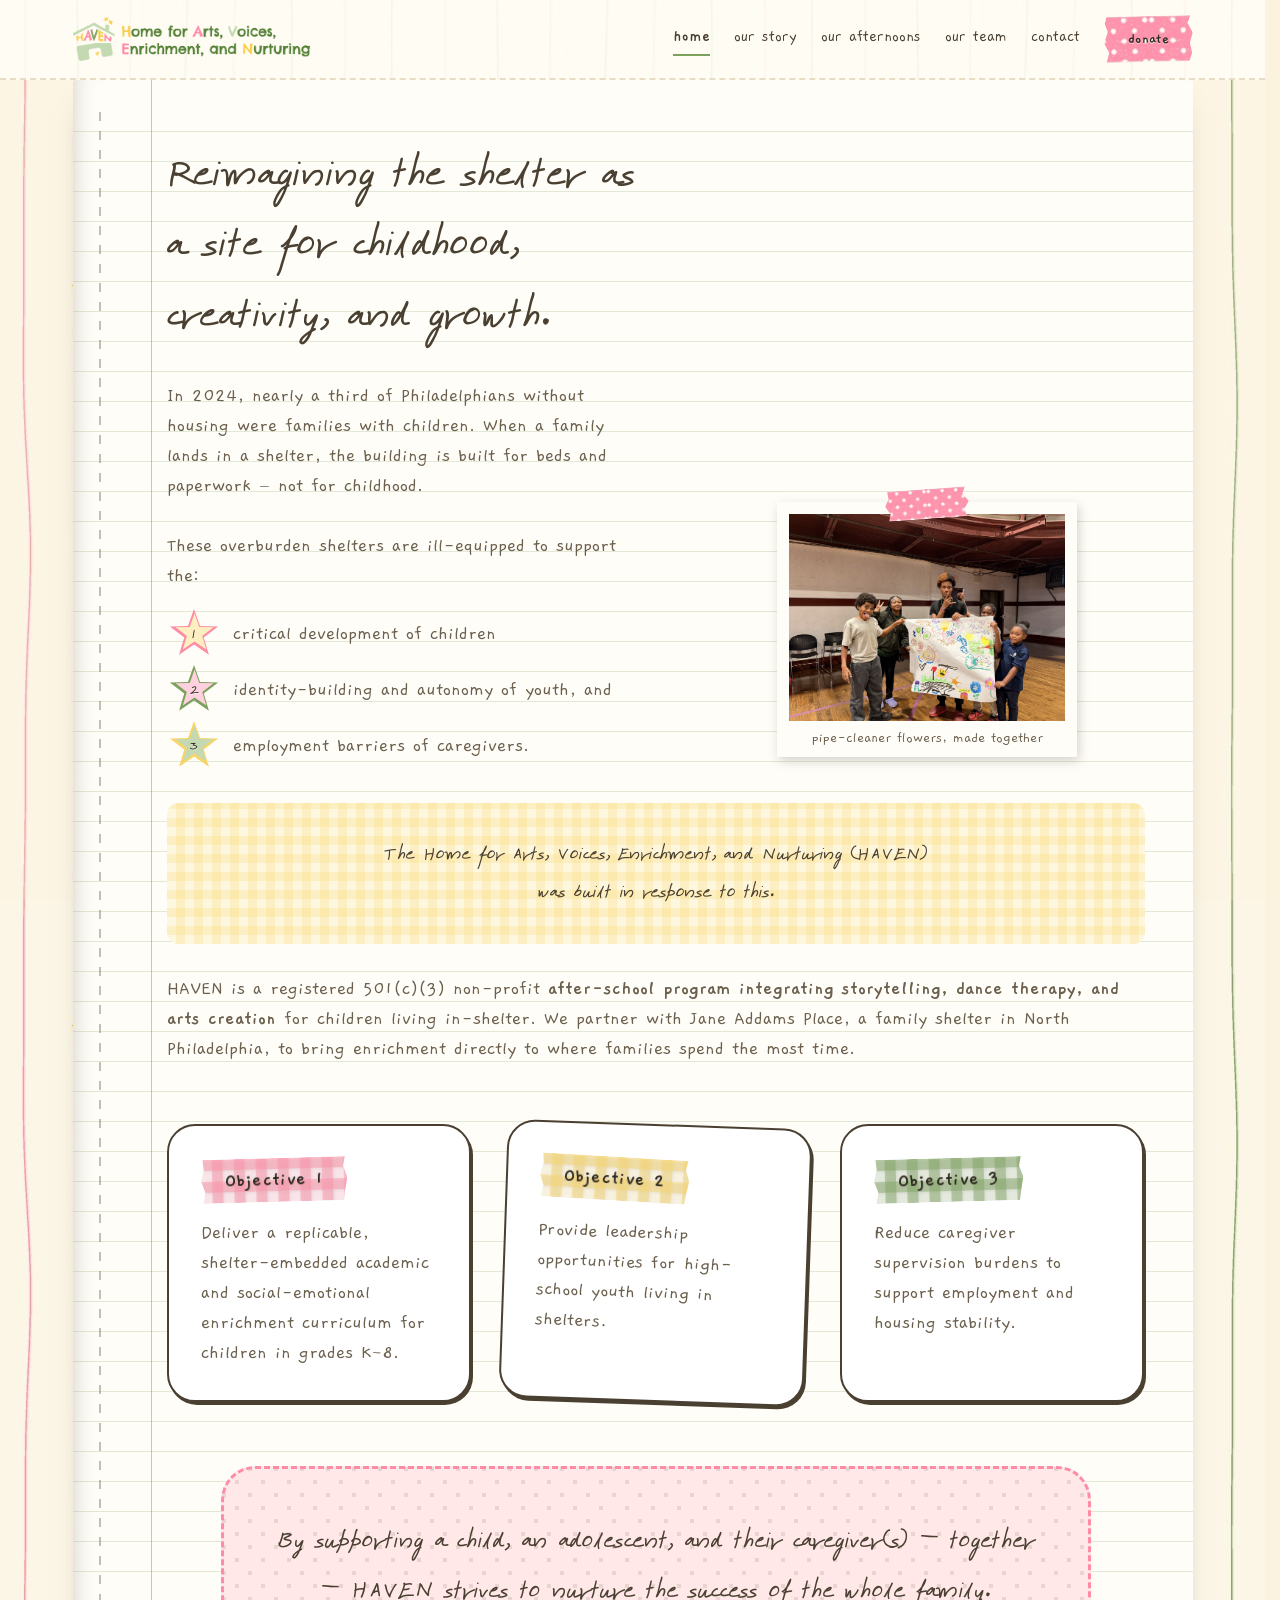
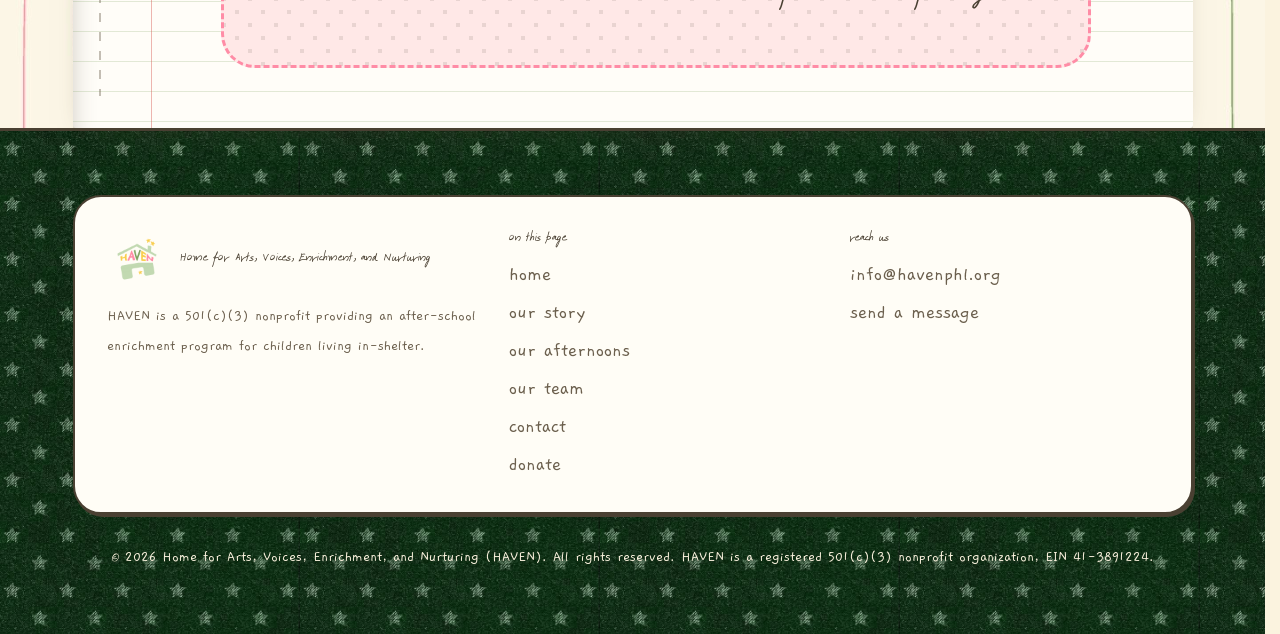
==== commit 28c962a2: "Scrapbook snapshot under the hero logo; align the logo with the headline" ====
--- a/index.html
+++ b/index.html
@@ -139,6 +139,15 @@
         <path class="ld-fill" d="M 850.9 171.2 C 848.6 168.1 846.3 165.3 845.9 165.0 C 845.5 164.6 832.1 144.9 828.5 139.3 C 828.3 138.8 819.1 141.9 816.2 143.4 C 814.5 144.3 810.6 145.7 807.4 146.5 C 802.4 147.8 801.5 147.8 798.9 146.4 C 795.0 144.4 795.0 140.4 798.8 137.0 C 803.6 132.6 816.0 118.3 816.0 117.1 C 816.0 116.4 815.1 114.0 813.9 111.7 C 810.7 105.2 801.4 81.2 799.5 74.7 C 797.4 67.5 798.1 64.0 801.5 64.0 C 804.3 64.0 814.9 69.4 816.7 71.8 C 817.4 72.6 818.3 73.1 818.6 72.7 C 819.0 72.4 822.0 73.6 825.4 75.4 C 828.7 77.2 835.0 80.6 839.4 82.9 L 847.2 87.1 L 852.4 82.6 C 855.2 80.1 859.3 76.5 861.5 74.5 C 865.8 70.7 868.0 70.2 870.4 72.5 C 871.6 73.7 871.8 75.6 871.5 80.5 C 870.0 101.0 869.9 99.5 872.3 100.9 C 873.5 101.7 876.5 103.4 879.0 104.7 C 891.4 111.3 903.0 118.7 903.6 120.4 C 904.7 123.8 901.1 126.0 892.5 127.1 C 888.1 127.6 880.9 128.6 876.5 129.3 L 868.5 130.5 L 867.2 144.0 C 865.8 157.9 862.7 173.4 860.8 175.7 C 858.5 178.5 855.3 177.1 850.9 171.2 Z" fill="#f8d568" fill-rule="evenodd" style="--d:1.60s"/>
         </svg>
       </figure>
+
+      <!-- a few pinned-up snapshots under the logo -->
+      <ul class="snaps">
+        <li class="snaps__item snaps__item--a reveal">
+          <img src="assets/photos/flowers.jpg"
+               alt="A caregiver, her daughter and a teen mentor holding pipe-cleaner flowers they made together">
+          <span class="snaps__caption">pipe-cleaner flowers, made together</span>
+        </li>
+      </ul>
     </div>
   </div>
 </section>
--- a/site.css
+++ b/site.css
@@ -701,7 +701,7 @@
 .hero__actions { display: flex; flex-wrap: wrap; gap: var(--space-4); align-items: center; }
 .hero__note { font-size: var(--text-body-sm); color: var(--ink-soft); margin-top: var(--space-4); }
 
-.hero__art { position: relative; display: grid; justify-items: start; align-items: center; align-self: center; }
+.hero__art { position: relative; display: grid; justify-items: start; align-content: start; align-self: start; }
 .hero__art-card {
   background: #fff;
   border: 2.5px solid var(--ink);
@@ -1215,7 +1215,7 @@
    off, so the artwork fills the box instead of floating in 35% empty space. */
 .hero__art-card.art-bare {
   max-width: 100%;
-  align-self: center;   /* sits level with the headline and paragraph */
+  align-self: start;    /* its top lines up with the first line of the headline */
 }
 
 .cutout {
@@ -1290,6 +1290,78 @@
 }
 
 /* ==========================================================================
+   SNAPSHOTS — photographs taped into the notebook under the logo
+   Each one is a print on white stock with a handwritten caption beneath, sat
+   at its own slight angle with a scrap of washi across a corner, the way a
+   photo gets stuck into a scrapbook.
+   ========================================================================== */
+.snaps {
+  display: flex;
+  flex-wrap: wrap;
+  gap: var(--space-6);
+  justify-content: center;
+  margin: var(--space-7) 0 0;
+  padding: 0;
+  list-style: none;
+}
+.snaps__item {
+  position: relative;
+  width: min(100%, 300px);
+  padding: var(--space-3) var(--space-3) var(--space-2);
+  background: #fffdf8;
+  box-shadow: 2px 4px 10px rgba(74, 64, 50, .22);
+}
+.snaps__item img {
+  width: 100%;
+  aspect-ratio: 4 / 3;
+  object-fit: cover;
+  display: block;
+}
+.snaps__caption {
+  display: block;
+  padding-top: var(--space-2);
+  font-family: var(--font-hand);
+  font-size: var(--text-body-sm);
+  line-height: var(--leading-snug);
+  color: var(--ink-soft);
+  text-align: center;
+}
+
+/* a scrap of washi holding each print down, torn at both ends */
+.snaps__item::before {
+  content: '';
+  position: absolute;
+  top: -13px;
+  left: 50%;
+  width: 84px;
+  height: 30px;
+  background-image: url('assets/textures/tape-pink.jpg');
+  background-size: cover;
+  background-position: center;
+  clip-path: polygon(
+    3px 0%, calc(100% - 3px) 0%,
+    calc(100% - 6px) 24%, 100% 50%,
+    calc(100% - 5px) 74%, calc(100% - 3px) 100%,
+    3px 100%, 5px 76%, 0px 50%, 4px 26%
+  );
+  filter: drop-shadow(1px 2px 2px rgba(74, 64, 50, .28));
+  transform: translateX(-50%) rotate(-4deg);
+}
+
+/* each print sits at its own angle; the tape alternates roll and lean */
+.snaps__item--a { transform: rotate(-2.2deg); }
+.snaps__item--b { transform: rotate(1.8deg); }
+.snaps__item--c { transform: rotate(-1.1deg); }
+.snaps__item--b::before {
+  background-image: url('assets/textures/tape-gingham-yellow-brand.jpg');
+  transform: translateX(-50%) rotate(5deg);
+}
+.snaps__item--c::before {
+  background-image: url('assets/textures/tape-green-gingham.jpg');
+  transform: translateX(-50%) rotate(-2deg);
+}
+
+/* ==========================================================================
    NOTE BOX — a yellow gingham panel for the one line that should read as a
    statement rather than another paragraph. The check is two crossing stripe
    gradients, so there is no image to load and it never distorts.
@@ -1386,6 +1458,16 @@
 /* armed, waiting to be scrolled to: nothing showing yet */
 .logo-draw.is-armed .ld-fill { opacity: 0; }
 
+/* Hidden from the first paint, so the finished artwork never flashes in the
+   gap between the page rendering and site.js arming the animation. Gated on
+   .js, and if the script then finds it cannot animate it adds .is-shown. */
+.js .logo-draw .ld-fill,
+.js .comic .ink__s,
+.js .puzzle .pz-cell { opacity: 0; }
+.logo-draw.is-shown .ld-fill,
+.comic.is-shown .ink__s,
+.puzzle.is-shown .pz-cell { opacity: 1; }
+
 .logo-draw.is-drawing .ld-ink {
   opacity: 1;
   stroke-dasharray: 1;
@@ -1411,6 +1493,7 @@
 
 @media (prefers-reduced-motion: reduce) {
   .logo-draw.is-armed .ld-fill,
+  .js .logo-draw .ld-fill,
   .logo-draw.is-drawing .ld-fill { opacity: 1; animation: none; }
   .logo-draw .ld-ink { opacity: 0; animation: none; }
 }
@@ -1764,6 +1847,7 @@
 /* the frames are simply there — only the drawings are drawn on.
    Each mark: outline first, fill arriving behind it as it lands. */
 .comic.is-drawing .ink__s {
+  opacity: 1;
   fill: none;
   stroke: #1a1a18;
   stroke-width: 3;
@@ -1799,7 +1883,8 @@
 
 /* someone who prefers less motion just gets the finished strip */
 @media (prefers-reduced-motion: reduce) {
-  .comic.is-armed .ink__s { opacity: 1; }
+  .comic.is-armed .ink__s,
+  .js .comic .ink__s { opacity: 1; }
   .comic.is-drawing .ink__s { animation: none; }
   .comic.is-drawing .ink__s { fill: #1a1a18; stroke: none; }
 }
@@ -2161,7 +2246,8 @@
 }
 
 @media (prefers-reduced-motion: reduce) {
-  .puzzle.is-armed .pz-cell { opacity: 1; }
+  .puzzle.is-armed .pz-cell,
+  .js .puzzle .pz-cell { opacity: 1; }
   .puzzle.is-solving .pz-cell { animation: none; }
 }
 
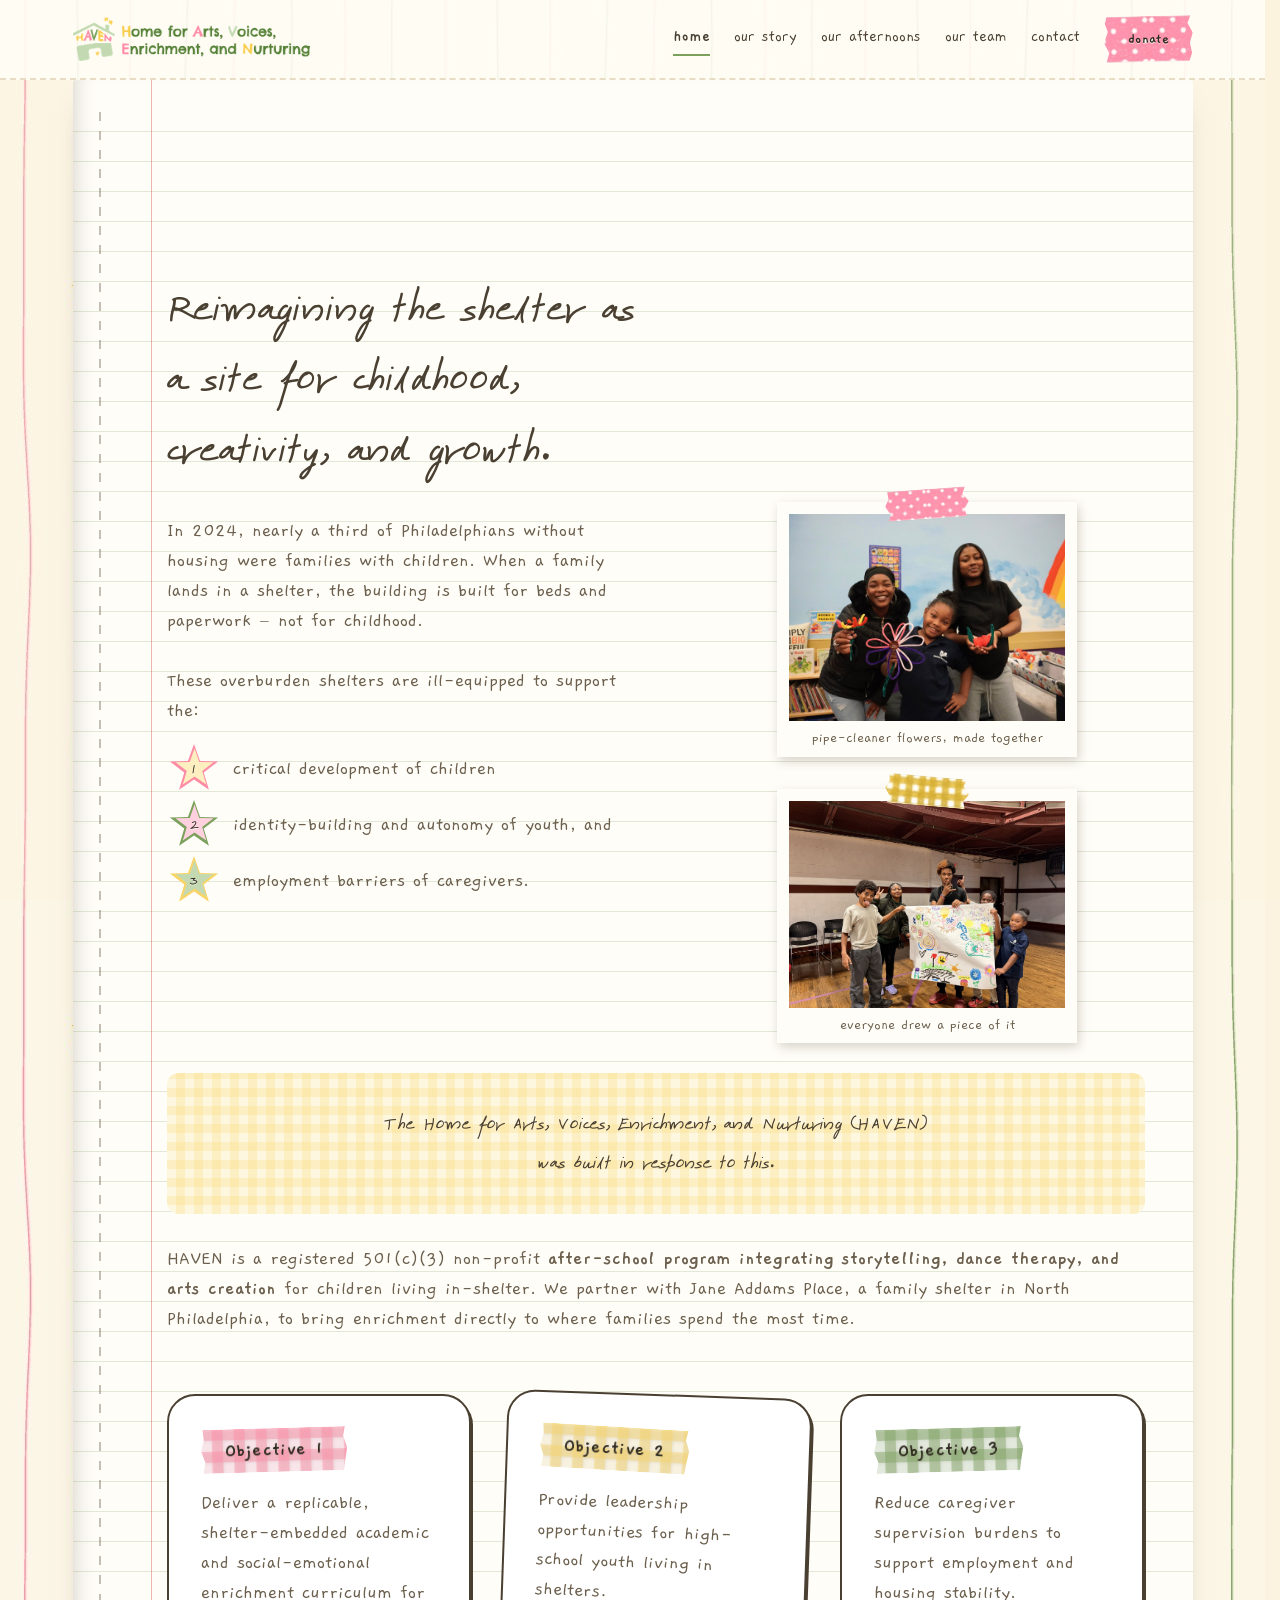
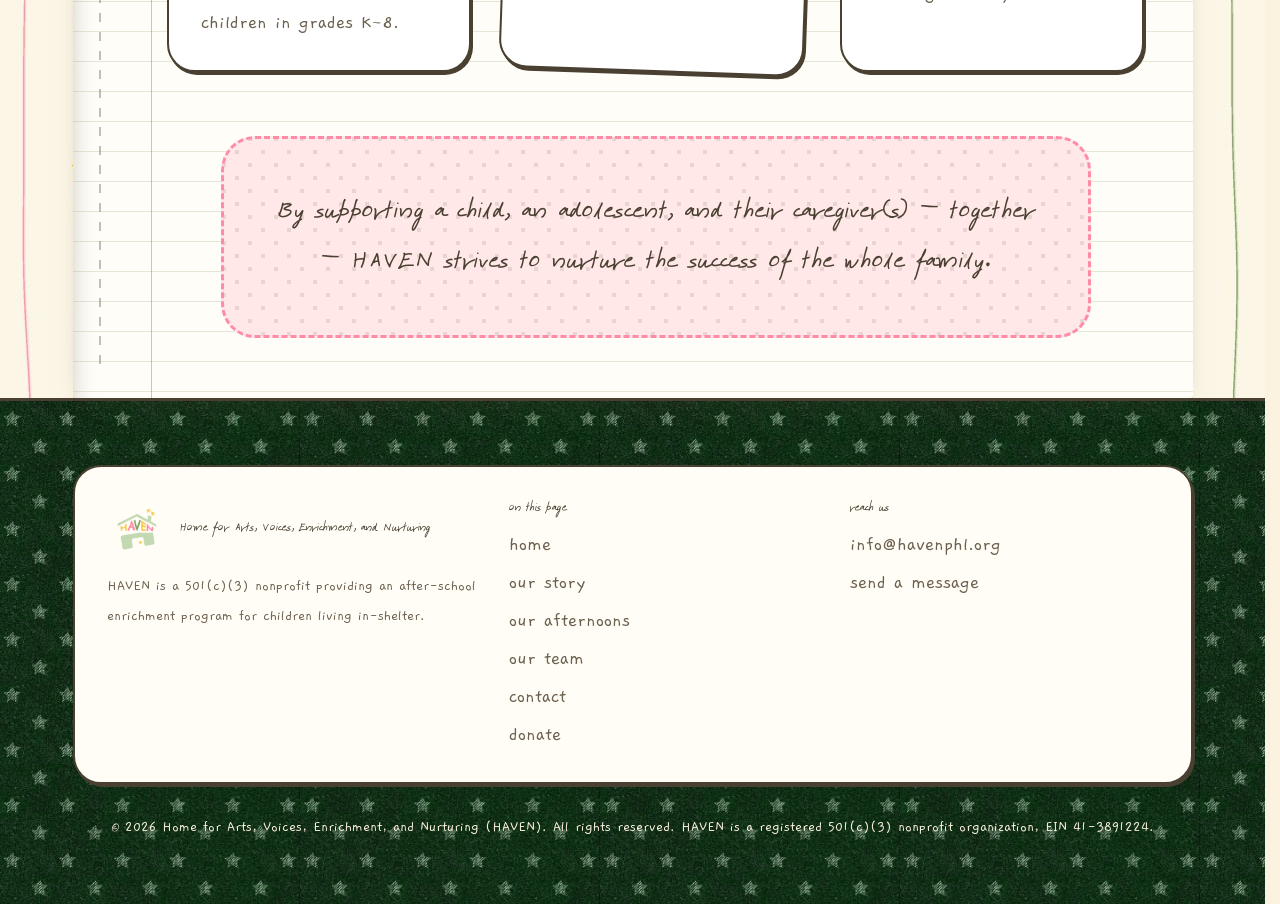
==== commit 7516e5d9: "Second snapshot: the gym banner" ====
--- a/index.html
+++ b/index.html
@@ -147,6 +147,11 @@
                alt="A caregiver, her daughter and a teen mentor holding pipe-cleaner flowers they made together">
           <span class="snaps__caption">pipe-cleaner flowers, made together</span>
         </li>
+        <li class="snaps__item snaps__item--b reveal">
+          <img src="assets/photos/banner.jpg"
+               alt="Children in the gym holding up a banner they drew and painted together">
+          <span class="snaps__caption">everyone drew a piece of it</span>
+        </li>
       </ul>
     </div>
   </div>
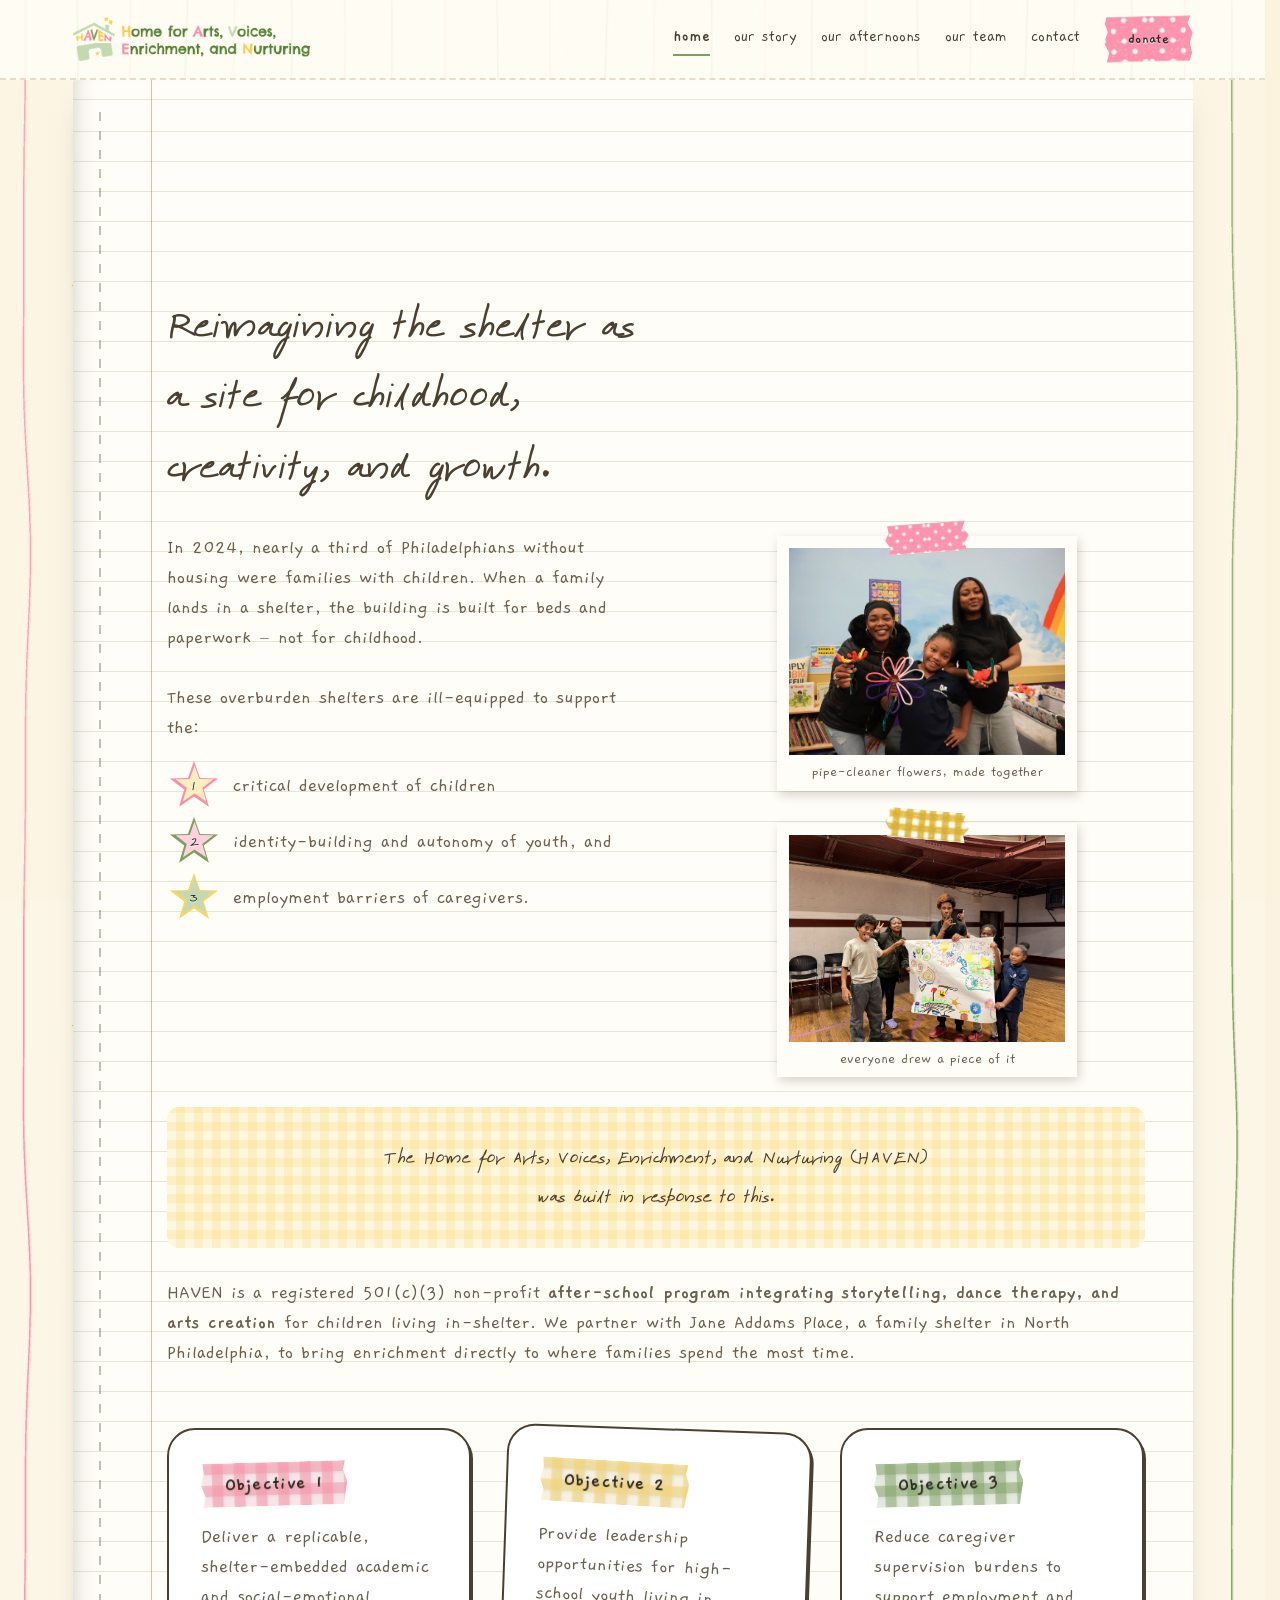
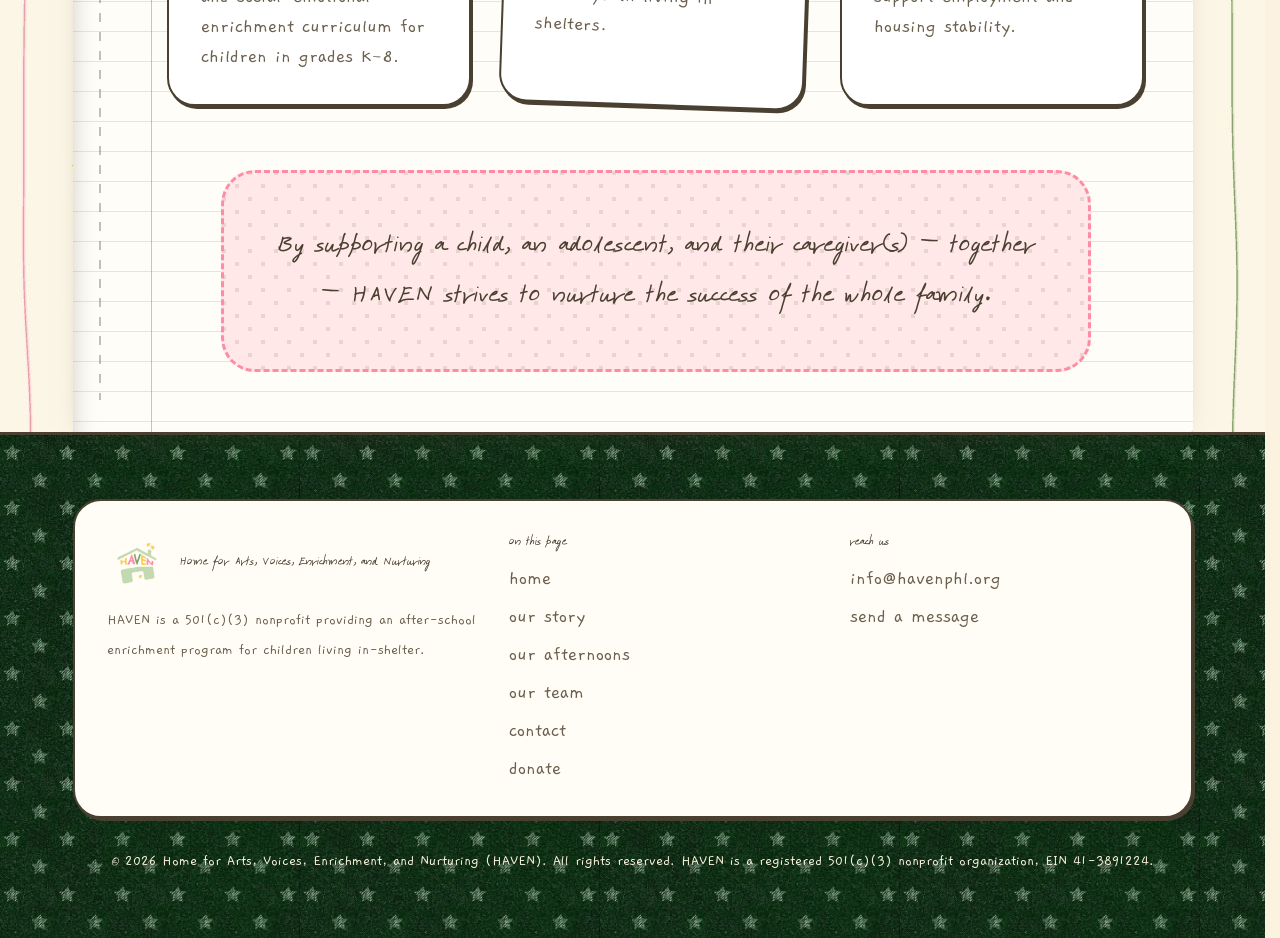
==== commit 15ca37e3: "Hide the cover before first paint; drop the hero logo to the headline cap height" ====
--- a/index.html
+++ b/index.html
@@ -32,6 +32,12 @@
   if (sessionStorage.getItem('haven-turn')) {
     document.documentElement.className += ' is-arriving';
   }
+  /* The cover only plays once per visit. Without this the markup still renders
+     it for a frame on every later page before site.js can remove it, which
+     flashes the HAVEN label. */
+  if (sessionStorage.getItem('haven-opened')) {
+    document.documentElement.className += ' has-opened';
+  }
 } catch (e) { /* private browsing — just load normally */ }
 </script>
 </head>
--- a/site.css
+++ b/site.css
@@ -146,6 +146,9 @@
    THE NOTEBOOK COVER  (loading screen)
    ========================================================================== */
 .book { display: none; }
+/* the cover has already been opened this visit — never render it again */
+.has-opened .book,
+.js.has-opened .book { display: none !important; }
 
 .js .book {
   display: grid;
@@ -1215,7 +1218,11 @@
    off, so the artwork fills the box instead of floating in 35% empty space. */
 .hero__art-card.art-bare {
   max-width: 100%;
-  align-self: start;    /* its top lines up with the first line of the headline */
+  align-self: start;
+  /* Nudge the logo down so its top edge meets the cap height of the headline
+     rather than the top of its line box — a line of display type carries a
+     good deal of empty space above the letters. One number to tune. */
+  margin-top: var(--logo-drop, 34px);
 }
 
 .cutout {
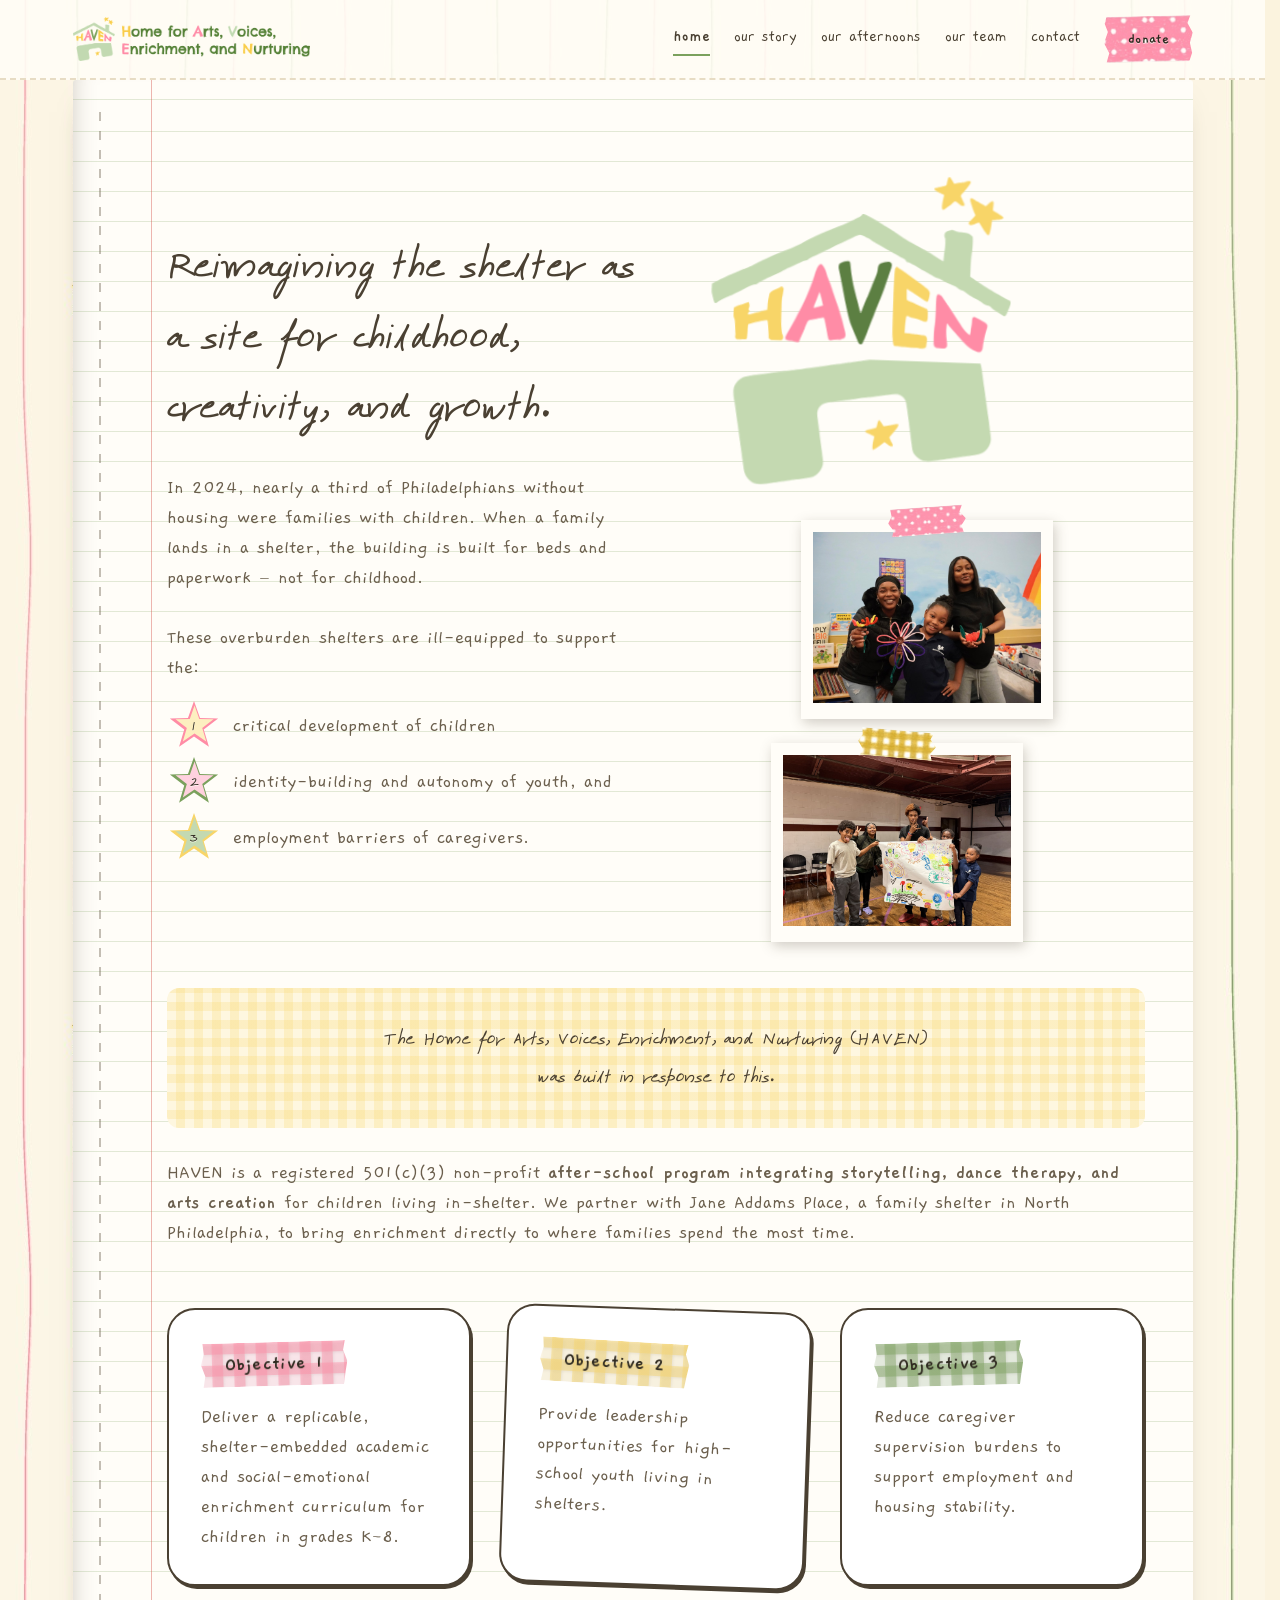
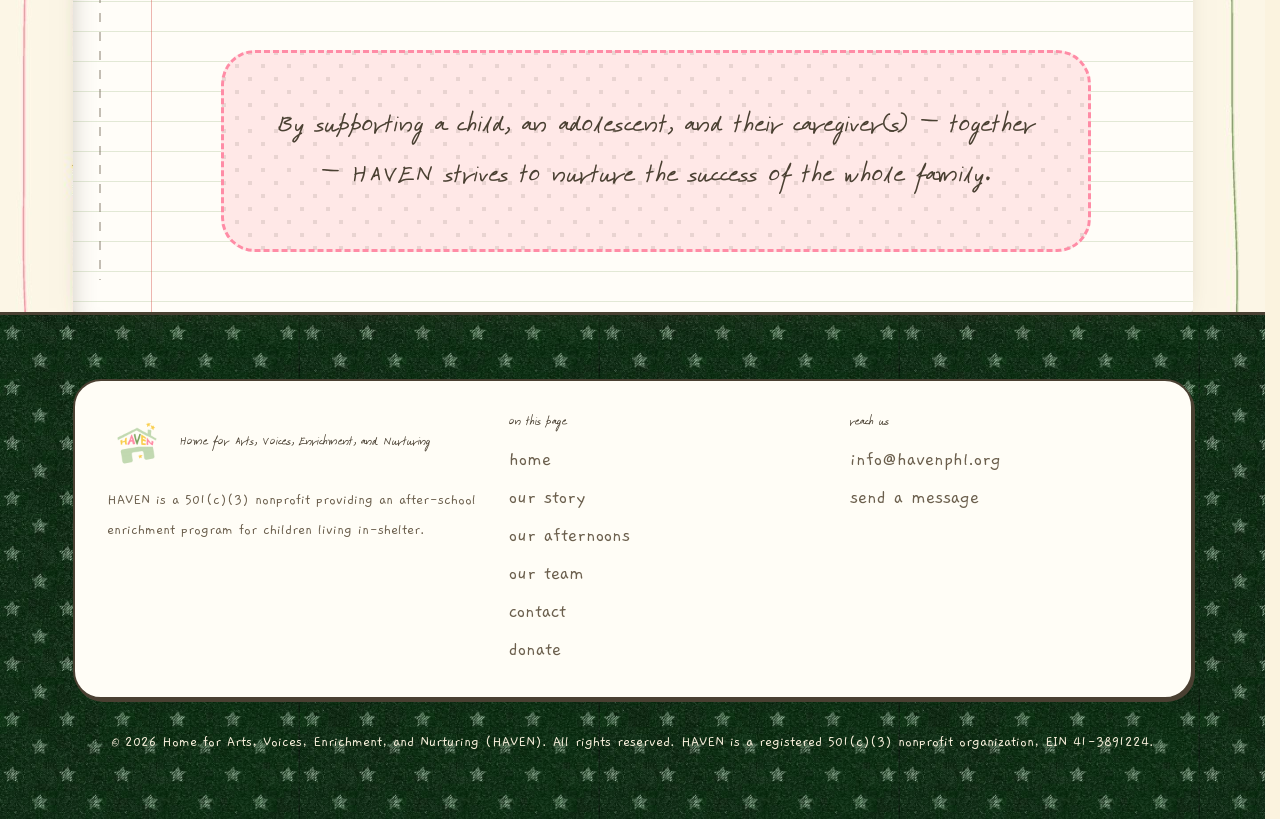
==== commit eadd6076: "Overlap the snapshots and drop their captions" ====
--- a/index.html
+++ b/index.html
@@ -151,12 +151,10 @@
         <li class="snaps__item snaps__item--a reveal">
           <img src="assets/photos/flowers.jpg"
                alt="A caregiver, her daughter and a teen mentor holding pipe-cleaner flowers they made together">
-          <span class="snaps__caption">pipe-cleaner flowers, made together</span>
         </li>
         <li class="snaps__item snaps__item--b reveal">
           <img src="assets/photos/banner.jpg"
                alt="Children in the gym holding up a banner they drew and painted together">
-          <span class="snaps__caption">everyone drew a piece of it</span>
         </li>
       </ul>
     </div>
--- a/site.css
+++ b/site.css
@@ -1298,40 +1298,33 @@
 
 /* ==========================================================================
    SNAPSHOTS — photographs taped into the notebook under the logo
-   Each one is a print on white stock with a handwritten caption beneath, sat
-   at its own slight angle with a scrap of washi across a corner, the way a
-   photo gets stuck into a scrapbook.
+   Prints on white stock, each at its own angle with a scrap of washi across
+   the top, overlapped like a handful of photos dropped onto the page so the
+   pile stays shallow rather than running down the margin.
    ========================================================================== */
 .snaps {
   display: flex;
   flex-wrap: wrap;
-  gap: var(--space-6);
   justify-content: center;
-  margin: var(--space-7) 0 0;
-  padding: 0;
+  align-items: flex-start;
+  margin: var(--space-6) 0 0;
+  padding: 0 0 var(--space-4);
   list-style: none;
 }
 .snaps__item {
   position: relative;
-  width: min(100%, 300px);
-  padding: var(--space-3) var(--space-3) var(--space-2);
+  width: min(62%, 252px);
+  padding: var(--space-3) var(--space-3) var(--space-4);
   background: #fffdf8;
-  box-shadow: 2px 4px 10px rgba(74, 64, 50, .22);
-}
+  box-shadow: 2px 4px 12px rgba(74, 64, 50, .26);
+}
+/* each print after the first tucks back under the one before it */
+.snaps__item + .snaps__item { margin-left: -14%; }
 .snaps__item img {
   width: 100%;
   aspect-ratio: 4 / 3;
   object-fit: cover;
   display: block;
-}
-.snaps__caption {
-  display: block;
-  padding-top: var(--space-2);
-  font-family: var(--font-hand);
-  font-size: var(--text-body-sm);
-  line-height: var(--leading-snug);
-  color: var(--ink-soft);
-  text-align: center;
 }
 
 /* a scrap of washi holding each print down, torn at both ends */
@@ -1340,8 +1333,8 @@
   position: absolute;
   top: -13px;
   left: 50%;
-  width: 84px;
-  height: 30px;
+  width: 78px;
+  height: 28px;
   background-image: url('assets/textures/tape-pink.jpg');
   background-size: cover;
   background-position: center;
@@ -1355,10 +1348,10 @@
   transform: translateX(-50%) rotate(-4deg);
 }
 
-/* each print sits at its own angle; the tape alternates roll and lean */
-.snaps__item--a { transform: rotate(-2.2deg); }
-.snaps__item--b { transform: rotate(1.8deg); }
-.snaps__item--c { transform: rotate(-1.1deg); }
+/* angle, depth and a different roll of tape for each */
+.snaps__item--a { transform: rotate(-3deg); z-index: 1; }
+.snaps__item--b { transform: rotate(2.4deg); z-index: 2; margin-top: var(--space-5); }
+.snaps__item--c { transform: rotate(-1.4deg); z-index: 3; }
 .snaps__item--b::before {
   background-image: url('assets/textures/tape-gingham-yellow-brand.jpg');
   transform: translateX(-50%) rotate(5deg);
@@ -1367,6 +1360,13 @@
   background-image: url('assets/textures/tape-green-gingham.jpg');
   transform: translateX(-50%) rotate(-2deg);
 }
+
+/* lift whichever one you point at clear of the pile */
+.snaps__item { transition: transform 180ms var(--ease-out), box-shadow 180ms var(--ease-out); }
+.snaps__item:hover { z-index: 4; box-shadow: 3px 7px 18px rgba(74, 64, 50, .32); }
+.snaps__item--a:hover { transform: rotate(-3deg) translateY(-6px) scale(1.02); }
+.snaps__item--b:hover { transform: rotate(2.4deg) translateY(-6px) scale(1.02); }
+.snaps__item--c:hover { transform: rotate(-1.4deg) translateY(-6px) scale(1.02); }
 
 /* ==========================================================================
    NOTE BOX — a yellow gingham panel for the one line that should read as a
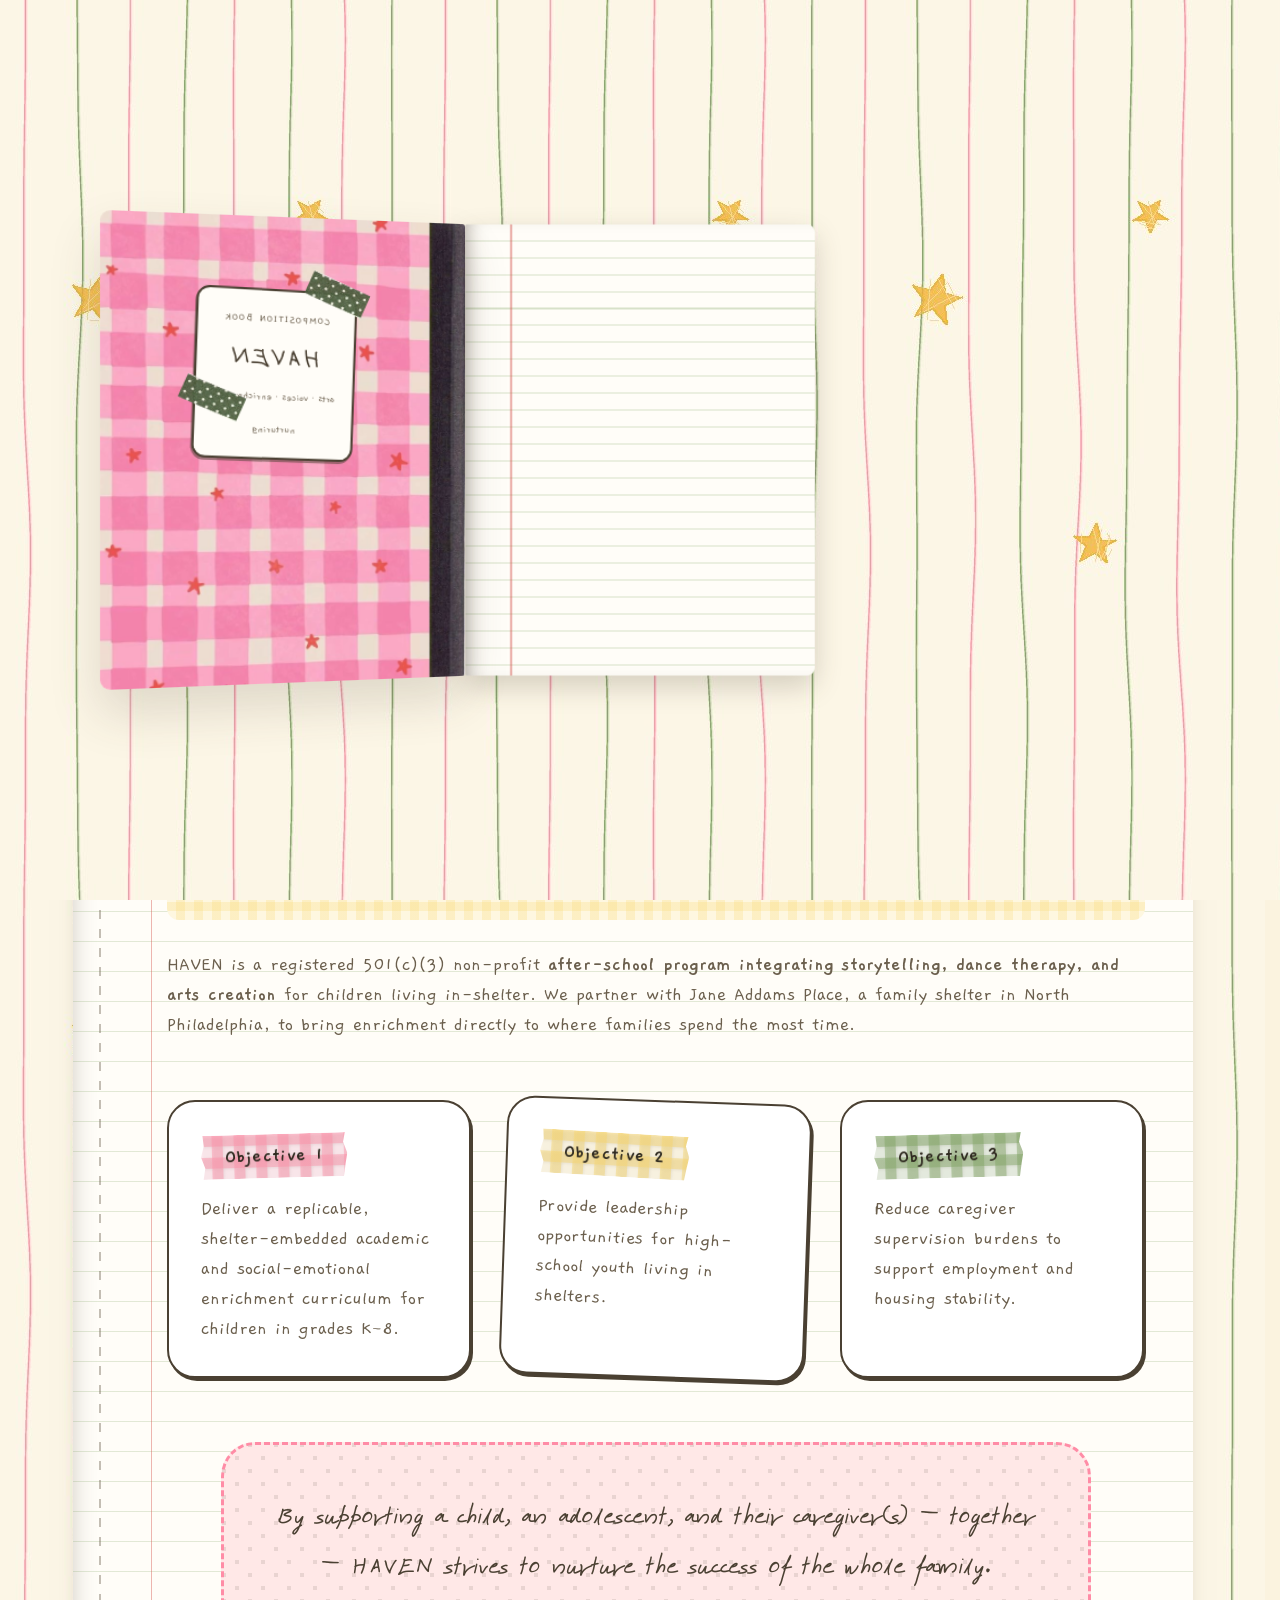
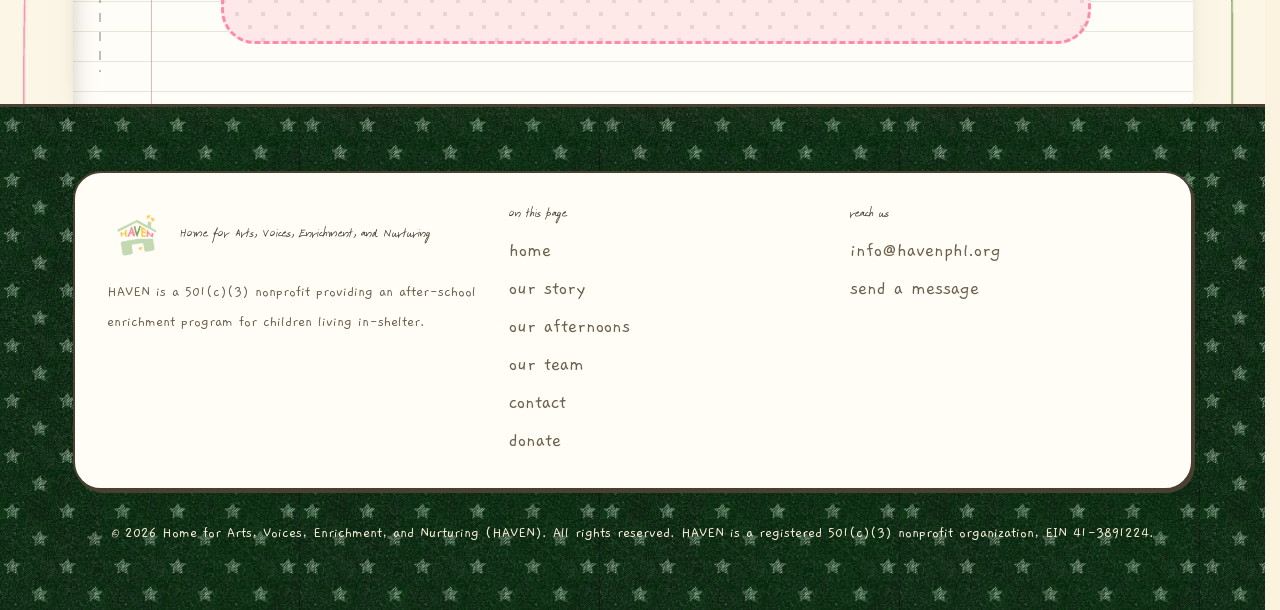
==== commit ea98d699: "Fix the snapshots: reveal was cancelling the tilt, and they were wrapping" ====
--- a/index.html
+++ b/index.html
@@ -148,11 +148,11 @@
 
       <!-- a few pinned-up snapshots under the logo -->
       <ul class="snaps">
-        <li class="snaps__item snaps__item--a reveal">
+        <li class="snaps__item snaps__item--a">
           <img src="assets/photos/flowers.jpg"
                alt="A caregiver, her daughter and a teen mentor holding pipe-cleaner flowers they made together">
         </li>
-        <li class="snaps__item snaps__item--b reveal">
+        <li class="snaps__item snaps__item--b">
           <img src="assets/photos/banner.jpg"
                alt="Children in the gym holding up a banner they drew and painted together">
         </li>
--- a/site.css
+++ b/site.css
@@ -295,7 +295,7 @@
 
   position: relative;
   background-color: #fffdf8;
-  padding: 60px var(--space-7) 60px calc(var(--sheet-margin) + var(--space-4));
+  padding: 36px var(--space-7) 60px calc(var(--sheet-margin) + var(--space-4));
   border-radius: 3px;
   box-shadow:
     0 1px 0 rgba(74,64,50,.18),
@@ -1304,22 +1304,25 @@
    ========================================================================== */
 .snaps {
   display: flex;
-  flex-wrap: wrap;
+  flex-wrap: nowrap;              /* they must stay on one line to overlap */
   justify-content: center;
   align-items: flex-start;
   margin: var(--space-6) 0 0;
-  padding: 0 0 var(--space-4);
+  padding: 0 0 var(--space-6);
   list-style: none;
 }
 .snaps__item {
   position: relative;
-  width: min(62%, 252px);
+  flex: 0 0 auto;
+  width: min(54%, 208px);
   padding: var(--space-3) var(--space-3) var(--space-4);
   background: #fffdf8;
   box-shadow: 2px 4px 12px rgba(74, 64, 50, .26);
 }
-/* each print after the first tucks back under the one before it */
-.snaps__item + .snaps__item { margin-left: -14%; }
+/* each print after the first lies corner-over-corner on the one before:
+   shifted right and down, so its top-left corner covers the other's
+   bottom-right, the way photos land when you drop them on a page */
+.snaps__item + .snaps__item { margin-left: -16%; }
 .snaps__item img {
   width: 100%;
   aspect-ratio: 4 / 3;
@@ -1349,9 +1352,9 @@
 }
 
 /* angle, depth and a different roll of tape for each */
-.snaps__item--a { transform: rotate(-3deg); z-index: 1; }
-.snaps__item--b { transform: rotate(2.4deg); z-index: 2; margin-top: var(--space-5); }
-.snaps__item--c { transform: rotate(-1.4deg); z-index: 3; }
+.snaps__item--a { transform: rotate(-6.5deg); z-index: 1; }
+.snaps__item--b { transform: rotate(5.5deg); z-index: 2; margin-top: 46px; }
+.snaps__item--c { transform: rotate(-4deg); z-index: 3; margin-top: 92px; }
 .snaps__item--b::before {
   background-image: url('assets/textures/tape-gingham-yellow-brand.jpg');
   transform: translateX(-50%) rotate(5deg);
@@ -1364,9 +1367,9 @@
 /* lift whichever one you point at clear of the pile */
 .snaps__item { transition: transform 180ms var(--ease-out), box-shadow 180ms var(--ease-out); }
 .snaps__item:hover { z-index: 4; box-shadow: 3px 7px 18px rgba(74, 64, 50, .32); }
-.snaps__item--a:hover { transform: rotate(-3deg) translateY(-6px) scale(1.02); }
-.snaps__item--b:hover { transform: rotate(2.4deg) translateY(-6px) scale(1.02); }
-.snaps__item--c:hover { transform: rotate(-1.4deg) translateY(-6px) scale(1.02); }
+.snaps__item--a:hover { transform: rotate(-6.5deg) translateY(-6px) scale(1.02); }
+.snaps__item--b:hover { transform: rotate(5.5deg) translateY(-6px) scale(1.02); }
+.snaps__item--c:hover { transform: rotate(-4deg) translateY(-6px) scale(1.02); }
 
 /* ==========================================================================
    NOTE BOX — a yellow gingham panel for the one line that should read as a
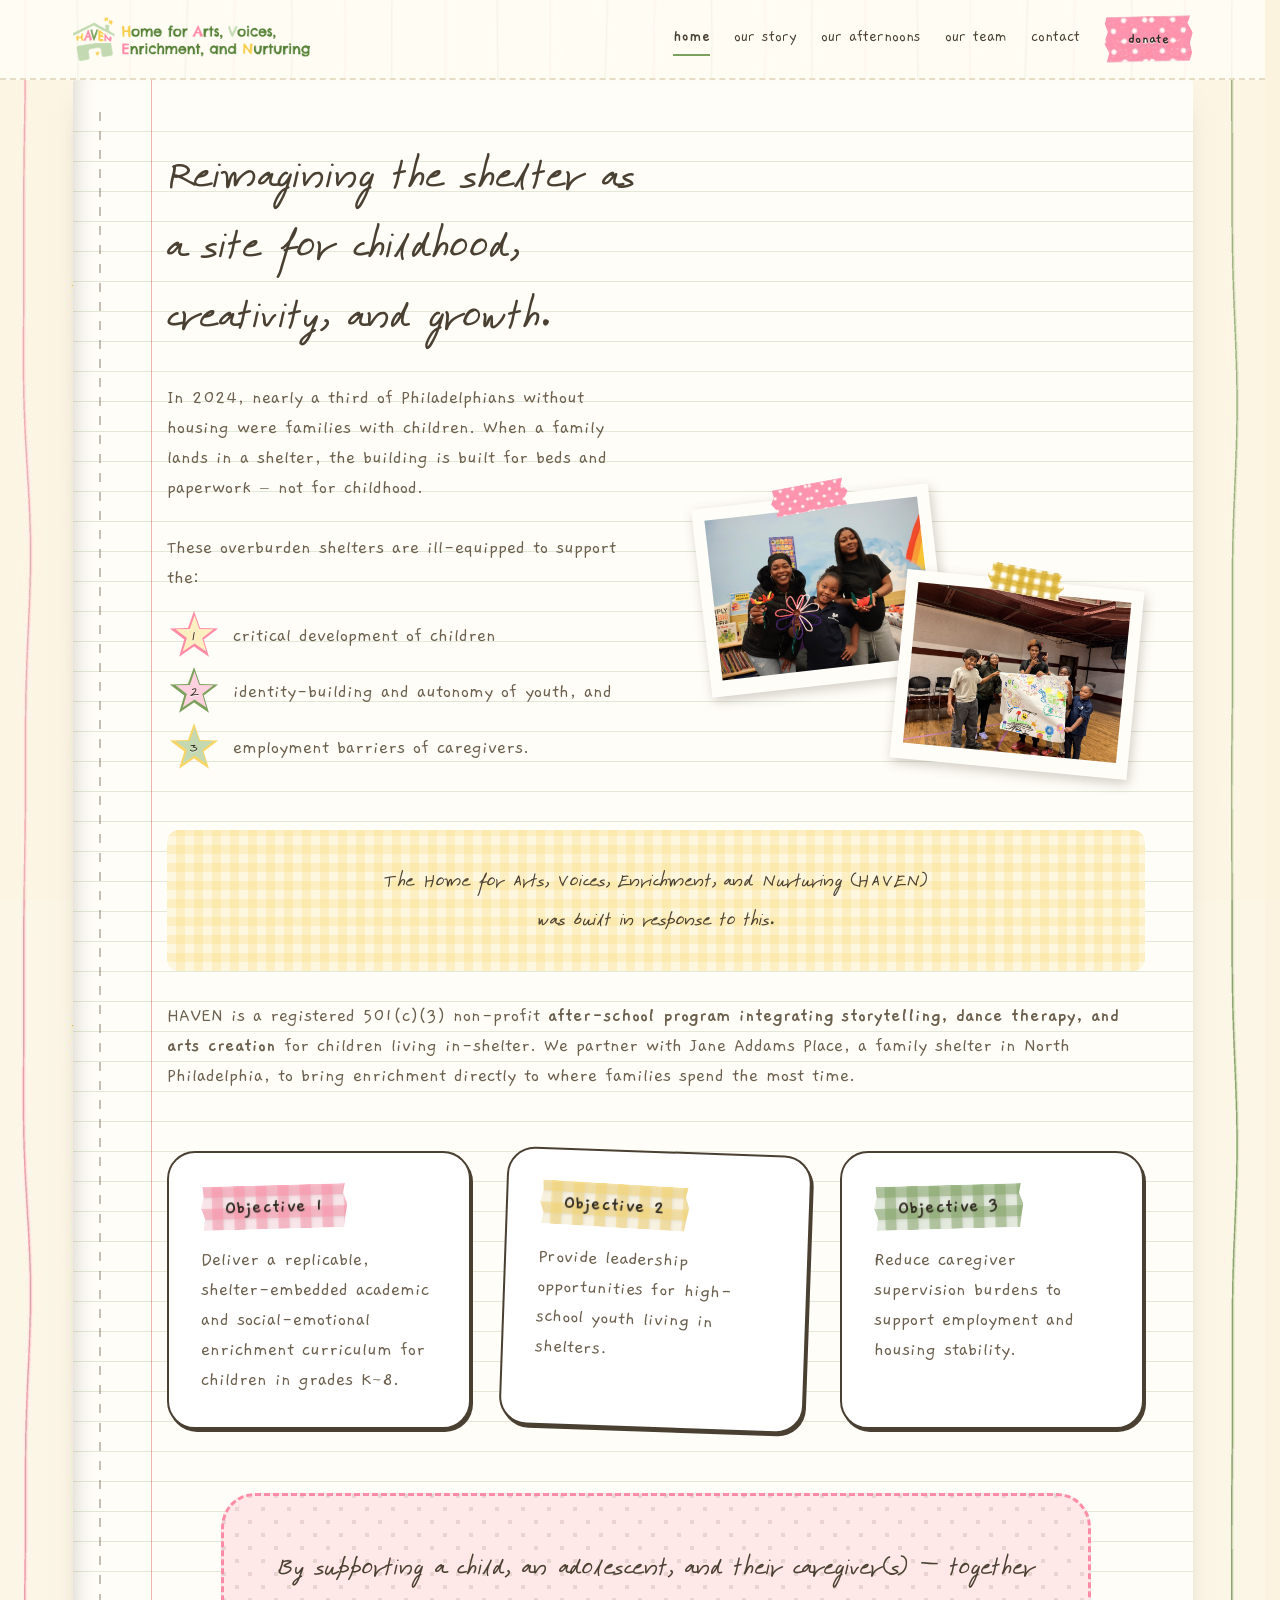
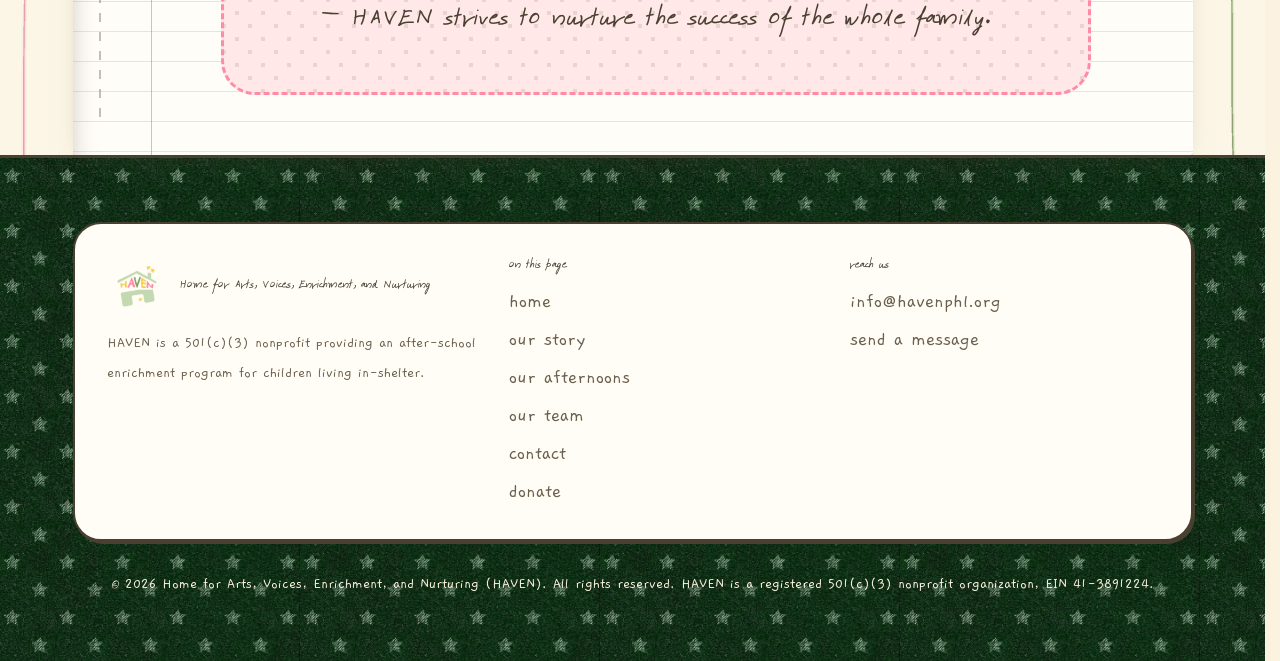
==== commit 978ebcea: "Install the Givebutter widget library" ====
--- a/index.html
+++ b/index.html
@@ -40,6 +40,10 @@
   }
 } catch (e) { /* private browsing — just load normally */ }
 </script>
+
+<!-- Givebutter widget library — loads the machinery for any <givebutter-widget>
+     on the page. Async, so it never blocks the page from rendering. -->
+<script async src="https://widgets.givebutter.com/latest.umd.cjs?acct=82XNBZ9xmVAXTXg3&p=other"></script>
 </head>
 
 <body class="is-loading">
--- a/site.css
+++ b/site.css
@@ -1223,6 +1223,7 @@
      rather than the top of its line box — a line of display type carries a
      good deal of empty space above the letters. One number to tune. */
   margin-top: var(--logo-drop, 34px);
+  margin-left: var(--logo-shift, 42px);   /* sits it right of the column edge */
 }
 
 .cutout {
@@ -1307,14 +1308,14 @@
   flex-wrap: nowrap;              /* they must stay on one line to overlap */
   justify-content: center;
   align-items: flex-start;
-  margin: var(--space-6) 0 0;
+  margin: var(--space-6) 0 0 -18px;   /* the -18px sits them left of centre */
   padding: 0 0 var(--space-6);
   list-style: none;
 }
 .snaps__item {
   position: relative;
   flex: 0 0 auto;
-  width: min(54%, 208px);
+  width: min(58%, 238px);
   padding: var(--space-3) var(--space-3) var(--space-4);
   background: #fffdf8;
   box-shadow: 2px 4px 12px rgba(74, 64, 50, .26);
@@ -1322,7 +1323,7 @@
 /* each print after the first lies corner-over-corner on the one before:
    shifted right and down, so its top-left corner covers the other's
    bottom-right, the way photos land when you drop them on a page */
-.snaps__item + .snaps__item { margin-left: -16%; }
+.snaps__item + .snaps__item { margin-left: -9%; }
 .snaps__item img {
   width: 100%;
   aspect-ratio: 4 / 3;
@@ -1353,8 +1354,8 @@
 
 /* angle, depth and a different roll of tape for each */
 .snaps__item--a { transform: rotate(-6.5deg); z-index: 1; }
-.snaps__item--b { transform: rotate(5.5deg); z-index: 2; margin-top: 46px; }
-.snaps__item--c { transform: rotate(-4deg); z-index: 3; margin-top: 92px; }
+.snaps__item--b { transform: rotate(5.5deg); z-index: 2; margin-top: 84px; }
+.snaps__item--c { transform: rotate(-4deg); z-index: 3; margin-top: 168px; }
 .snaps__item--b::before {
   background-image: url('assets/textures/tape-gingham-yellow-brand.jpg');
   transform: translateX(-50%) rotate(5deg);
